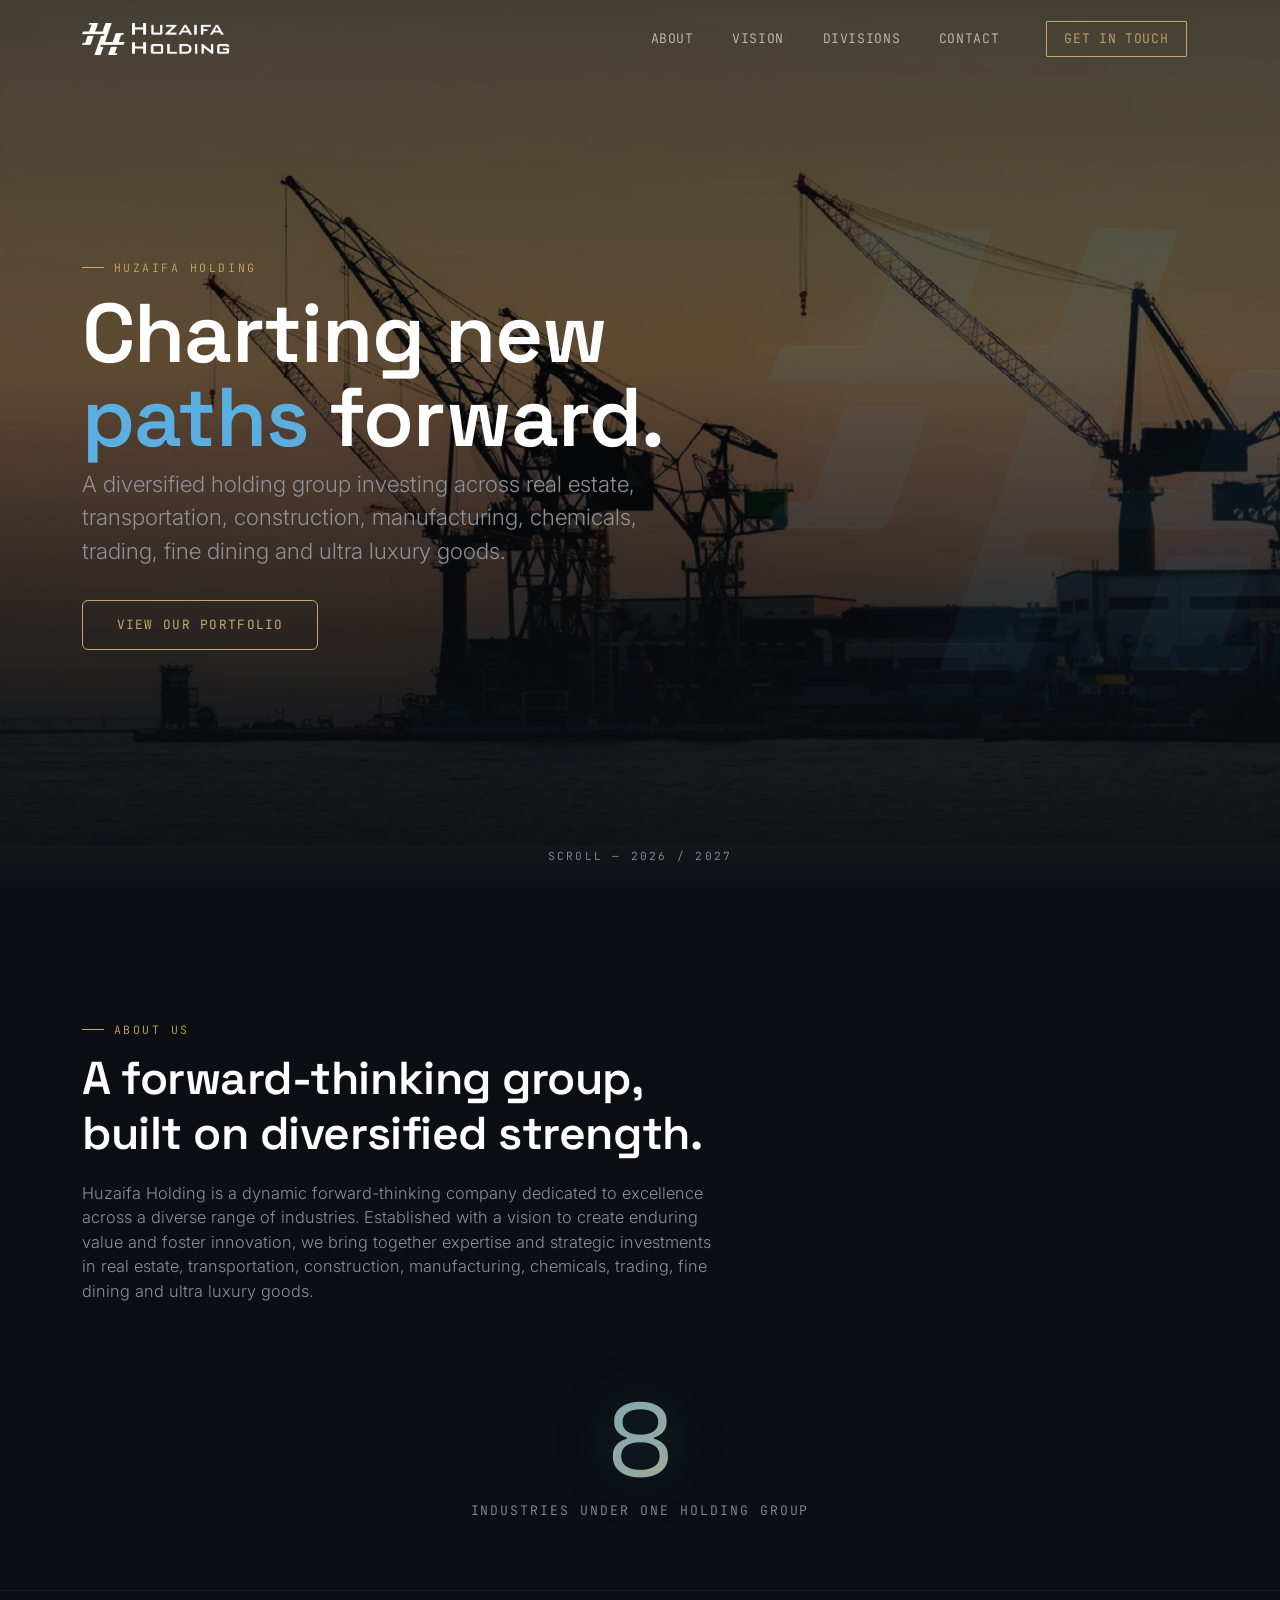
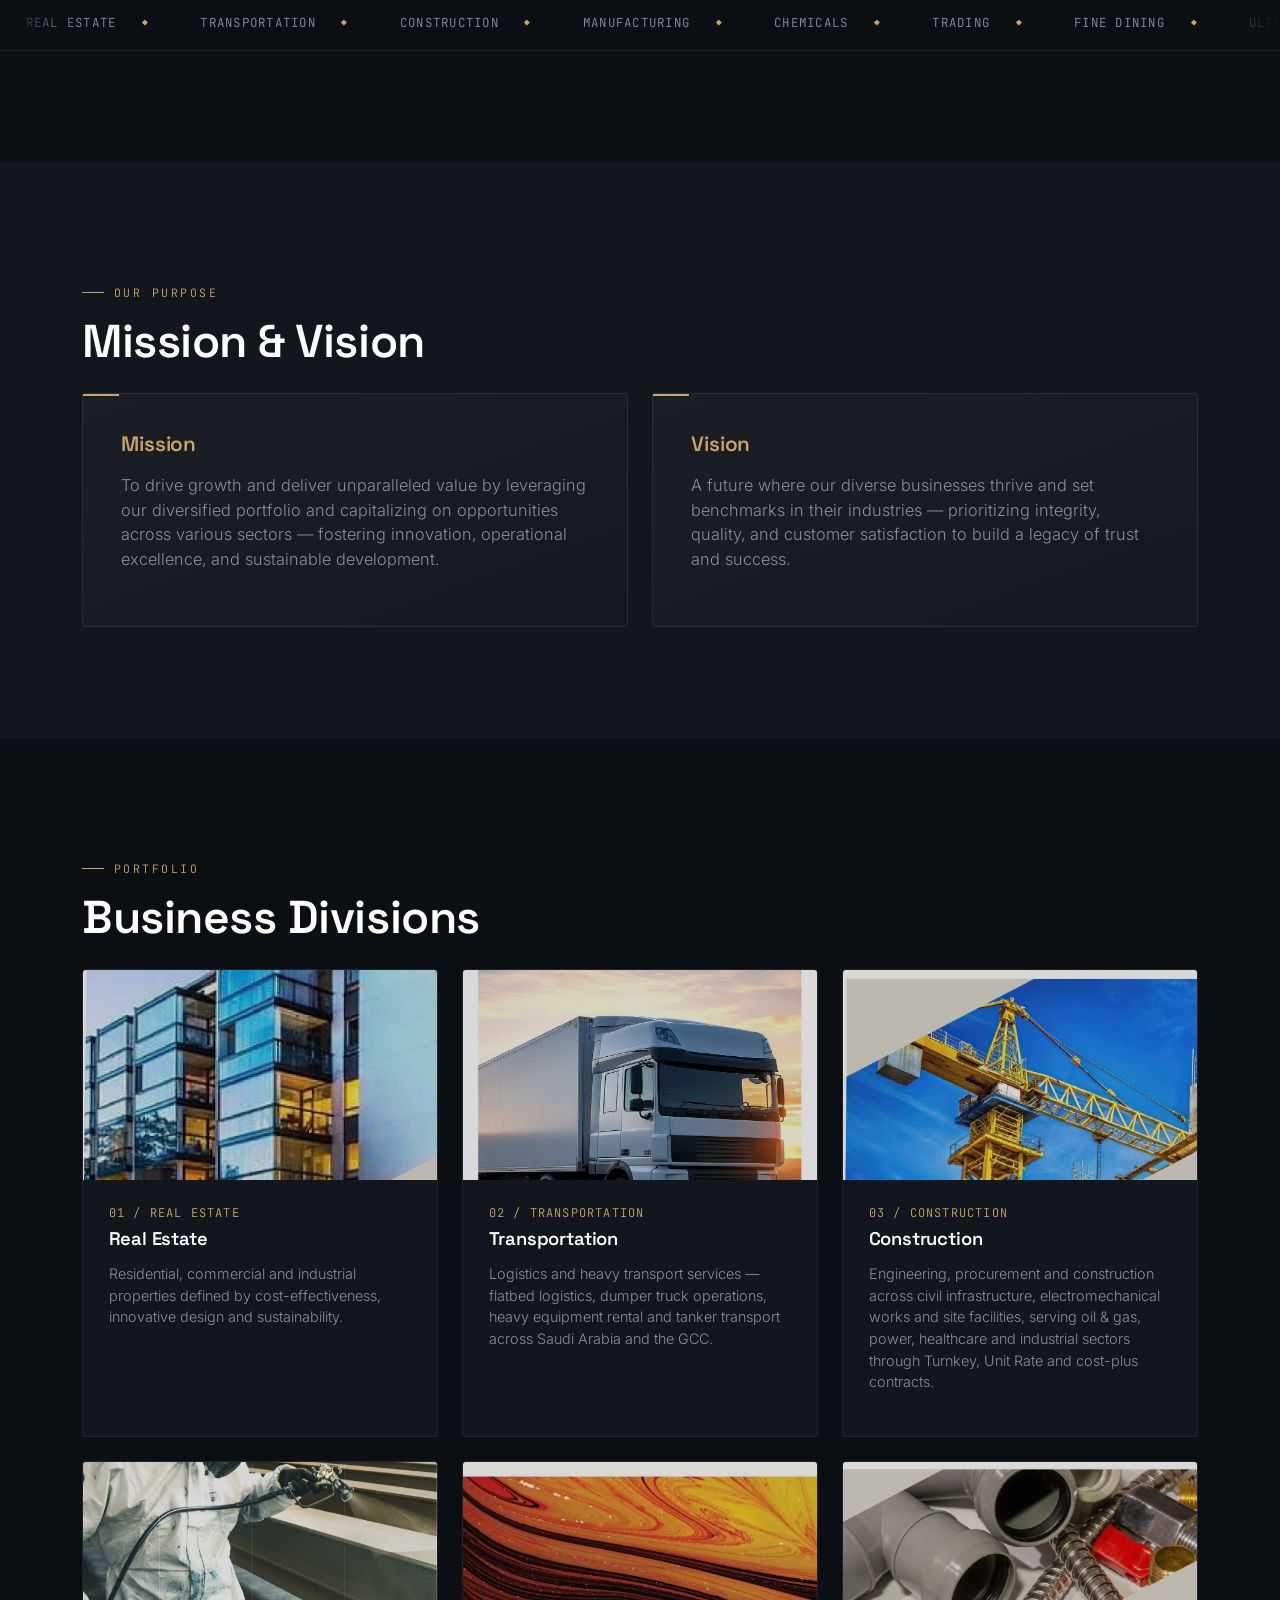
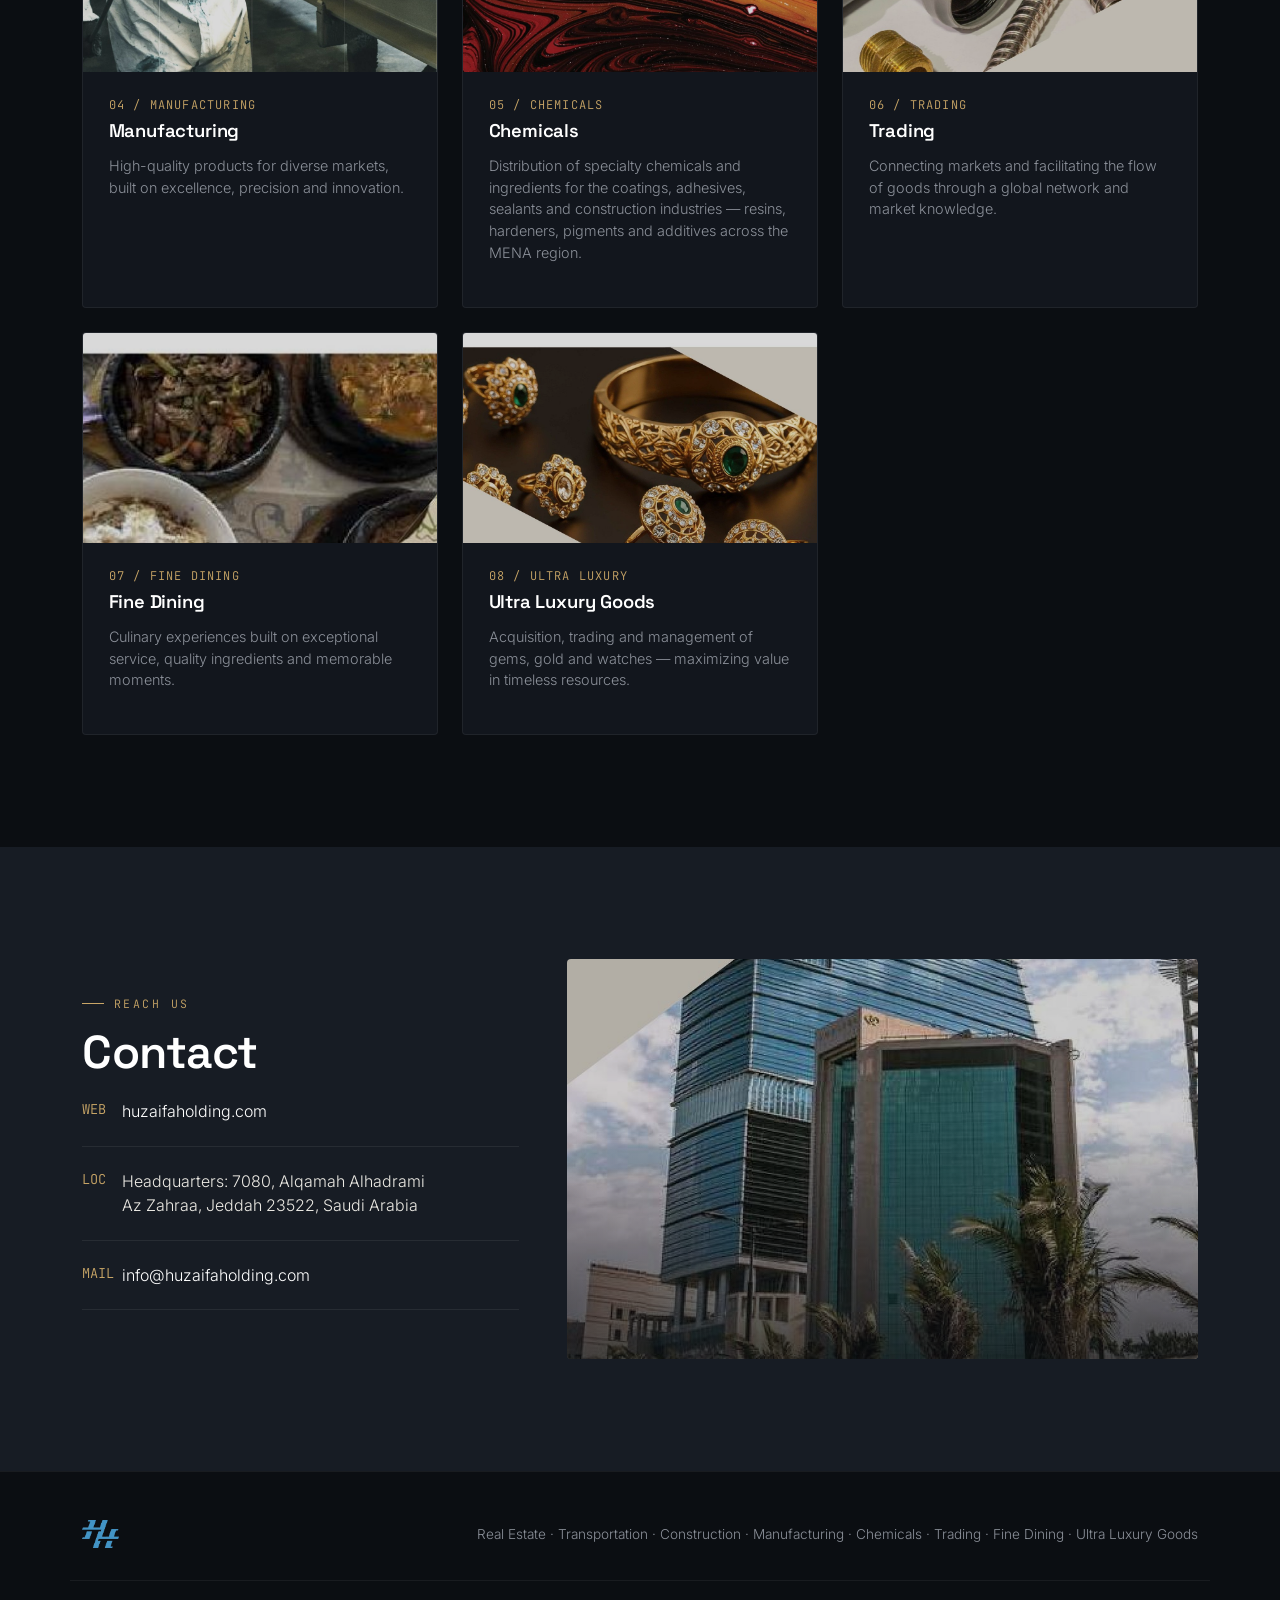
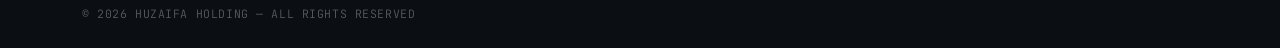
==== index.html @ eaa39668 "auto test deployment" ====
<!DOCTYPE html>
<html lang="en">
<head>
<meta charset="UTF-8">
<meta name="viewport" content="width=device-width, initial-scale=1.0">
<title>Huzaifa Holding | Charting New Paths</title>
<link rel="icon" type="image/png" sizes="16x16" href="images/favicon-16.png">
<link rel="icon" type="image/png" sizes="32x32" href="images/favicon-32.png">
<link rel="apple-touch-icon" sizes="180x180" href="images/favicon-180.png">
<link rel="icon" type="image/png" sizes="256x256" href="images/favicon-256.png">

<link rel="preconnect" href="https://fonts.googleapis.com">
<link href="https://fonts.googleapis.com/css2?family=Space+Grotesk:wght@400;500;600;700&family=Inter:wght@300;400;500;600&family=JetBrains+Mono:wght@400;500&display=swap" rel="stylesheet">
<link href="https://cdn.jsdelivr.net/npm/bootstrap@5.3.3/dist/css/bootstrap.min.css" rel="stylesheet">
<style>
:root{
  --bg:#0B0E12;
  --panel:#12161D;
  --panel-2:#171C24;
  --blue:#5AAEE0;
  --blue-soft:#3A6E92;
  --gold:#C9A667;
  --ink:#ECEAE4;
  --muted:#8B9099;
}
*{box-sizing:border-box;}
html{scroll-behavior:smooth;}
body{
  background:var(--bg);
  color:var(--ink);
  font-family:'Inter',sans-serif;
  font-weight:300;
  overflow-x:hidden;
}
h1,h2,h3,h4,.brand-font{
  font-family:'Space Grotesk',sans-serif;
  font-weight:600;
  letter-spacing:-.01em;
}
.mono{font-family:'JetBrains Mono',monospace;}
.eyebrow{
  font-family:'JetBrains Mono',monospace;
  font-size:.72rem;
  letter-spacing:.22em;
  text-transform:uppercase;
  color:var(--gold);
  display:inline-flex;align-items:center;gap:.6rem;
}
.eyebrow::before{content:"";width:22px;height:1px;background:var(--gold);display:inline-block;}

/* NAV */
.navbar{
  position:fixed;top:0;width:100%;z-index:999;
  padding:1.1rem 0;
  background:transparent;
  transition:.35s;
}
.navbar.scrolled{
  background:rgba(11,14,18,.92);
  backdrop-filter:blur(10px);
  border-bottom:1px solid rgba(255,255,255,.06);
  padding:.75rem 0;
}
.navbar-brand img{height:32px;}
.nav-link{
  color:var(--ink)!important;
  font-size:.82rem;
  letter-spacing:.05em;
  text-transform:uppercase;
  font-family:'JetBrains Mono',monospace;
  margin:0 .7rem;
  opacity:.75;
  transition:.2s;
}
.nav-link:hover{opacity:1;color:var(--blue)!important;}
.nav-cta{
  border:1px solid var(--gold);
  color:var(--gold)!important;
  padding:.45rem 1.1rem!important;
  border-radius:1px;
  opacity:1!important;
}
.nav-cta:hover{background:var(--gold);color:var(--bg)!important;}
.navbar-toggler{border-color:rgba(255,255,255,.3);}

/* mobile dropdown menu needs its own solid backdrop, independent of scroll state */
@media(max-width:991px){
  .navbar-collapse{
    background:rgba(11,14,18,.97);
    backdrop-filter:blur(10px);
    margin-top:1rem;
    padding:1.1rem 1.3rem;
    border-radius:6px;
    border:1px solid rgba(255,255,255,.08);
    box-shadow:0 16px 40px rgba(0,0,0,.4);
  }
  .navbar-collapse .nav-link{margin:.35rem 0;}
  .navbar-collapse .nav-cta{display:inline-block;margin-top:.5rem;}
}

/* HERO */
.hero{
  position:relative;
  min-height:100vh;
  display:flex;
  align-items:center;
  background:#000;
}
.hero-bg{
  position:absolute;inset:0;
  background:url('images/hero-bg.jpg') center center/cover no-repeat;
  opacity:.55;
}
.hero-gradient{
  position:absolute;inset:0;
  background:linear-gradient(180deg, rgba(11,14,18,.55) 0%, rgba(11,14,18,.35) 40%, var(--bg) 100%);
}
.hero-mark{
  position:absolute;
  right:-6%;top:50%;transform:translateY(-50%);
  width:46vw;max-width:640px;
  opacity:.08;
  filter:drop-shadow(0 0 60px var(--blue));
  pointer-events:none;
}
.hero-content{position:relative;z-index:3;}
.hero-content h1{
  font-size:clamp(2.8rem,7vw,5.2rem);
  line-height:1.0;
  margin:1rem 0 .5rem;
  color:#fff;
}
.hero-content h1 .accent-word{color:var(--blue);}
.hero-content .sub{
  font-size:clamp(1.1rem,2vw,1.4rem);
  color:var(--muted);
  font-weight:300;
  max-width:600px;
  margin-bottom:2rem;
}
.btn-gold{
  background:transparent;
  border:1px solid var(--gold);
  color:var(--gold);
  padding:.9rem 2.1rem;
  font-family:'JetBrains Mono',monospace;
  font-size:.8rem;
  letter-spacing:.1em;
  text-transform:uppercase;
  transition:.25s;
}
.btn-gold:hover{background:var(--gold);color:#000;}
.scroll-hint{
  position:absolute;bottom:2.2rem;left:50%;transform:translateX(-50%);
  font-family:'JetBrains Mono',monospace;font-size:.7rem;letter-spacing:.2em;
  color:var(--muted);text-transform:uppercase;z-index:3;
}

/* SECTIONS */
.section{padding:7rem 0;position:relative;}
.section-title{
  font-size:clamp(2rem,3.6vw,3rem);
  color:#fff;
  margin:.8rem 0 1.2rem;
}
.lead-text{color:var(--muted);font-size:1.02rem;max-width:680px;font-weight:300;}

/* stat feature */
.stat-feature{
  text-align:center;
  padding:2.8rem 0;
}
.stat-feature b{
  display:block;font-family:'Space Grotesk',sans-serif;
  font-size:clamp(4rem,9vw,6.5rem);
  line-height:1;
  background:linear-gradient(135deg, var(--blue) 10%, var(--gold) 90%);
  -webkit-background-clip:text;
  background-clip:text;
  -webkit-text-fill-color:transparent;
  text-shadow:0 0 60px rgba(90,174,224,.25);
}
.stat-feature span{
  display:block;margin-top:.6rem;
  font-size:.82rem;color:var(--muted);letter-spacing:.15em;text-transform:uppercase;font-family:'JetBrains Mono',monospace;
}

/* industries ticker */
.ticker-wrap{
  border-top:1px solid rgba(255,255,255,.08);
  border-bottom:1px solid rgba(255,255,255,.08);
  overflow:hidden;
  padding:1.1rem 0;
  white-space:nowrap;
  position:relative;
}
.ticker-wrap::before,.ticker-wrap::after{
  content:"";position:absolute;top:0;bottom:0;width:80px;z-index:2;pointer-events:none;
}
.ticker-wrap::before{left:0;background:linear-gradient(90deg, var(--bg), transparent);}
.ticker-wrap::after{right:0;background:linear-gradient(270deg, var(--bg), transparent);}
.ticker-track{
  display:inline-flex;
  animation:ticker-scroll 28s linear infinite;
}
.ticker-track span{
  font-family:'JetBrains Mono',monospace;
  font-size:.78rem;
  letter-spacing:.1em;
  text-transform:uppercase;
  color:var(--muted);
  padding:0 1.6rem;
  display:inline-flex;
  align-items:center;
}
.ticker-track span::after{
  content:"◆";
  color:var(--gold);
  margin-left:1.6rem;
  font-size:.6rem;
}
@keyframes ticker-scroll{
  0%{transform:translateX(0);}
  100%{transform:translateX(-50%);}
}

/* ===== scroll reveal ===== */
.reveal{
  opacity:0;
  transform:translateY(28px);
  transition:opacity .8s cubic-bezier(.22,.9,.32,1), transform .8s cubic-bezier(.22,.9,.32,1);
  will-change:opacity, transform;
}
.reveal.active{opacity:1;transform:translateY(0);}
.reveal-zoom{opacity:0;transform:scale(.94);transition:opacity .8s ease, transform .8s ease;}
.reveal-zoom.active{opacity:1;transform:scale(1);}

/* hero entrance */
.hero-anim{opacity:0;transform:translateY(26px);animation:heroIn .9s cubic-bezier(.22,.9,.32,1) forwards;}
.hero-anim.d1{animation-delay:.15s;}
.hero-anim.d2{animation-delay:.35s;}
.hero-anim.d3{animation-delay:.55s;}
.hero-anim.d4{animation-delay:.75s;}
@keyframes heroIn{
  to{opacity:1;transform:translateY(0);}
}

/* subtle floating for hero mark */
.hero-mark{animation:float 8s ease-in-out infinite;}
@keyframes float{
  0%,100%{transform:translateY(-50%) translateX(0);}
  50%{transform:translateY(-52%) translateX(-14px);}
}

/* scroll hint pulse */
.scroll-hint{animation:pulseFade 2.4s ease-in-out infinite;}
@keyframes pulseFade{
  0%,100%{opacity:.5;}
  50%{opacity:1;}
}

/* nav underline hover */
.nav-link{position:relative;}
.nav-link:not(.nav-cta)::after{
  content:"";position:absolute;left:0;bottom:-4px;width:0;height:1px;background:var(--blue);
  transition:width .25s ease;
}
.nav-link:not(.nav-cta):hover::after{width:100%;}

/* division grid (CSS Grid so the detail panel can slot between rows) */
.division-grid{
  display:grid;
  grid-template-columns:repeat(3, 1fr);
  gap:1.5rem;
  align-items:stretch;
}
@media(max-width:991px){
  .division-grid{grid-template-columns:repeat(2, 1fr);}
}
@media(max-width:575px){
  .division-grid{grid-template-columns:1fr;}
}

/* mission vision */
.glass-card{
  background:linear-gradient(160deg, rgba(255,255,255,.04), rgba(255,255,255,.01));
  border:1px solid rgba(255,255,255,.08);
  border-radius:4px;
  padding:2.4rem;
  height:100%;
  position:relative;
}
.glass-card::before{
  content:"";position:absolute;top:0;left:0;width:36px;height:2px;background:var(--gold);
}
.glass-card h3{color:var(--gold);font-size:1.3rem;margin-bottom:1rem;}

/* divisions */
.div-card{
  background:var(--panel);
  border:1px solid rgba(255,255,255,.06);
  border-radius:4px;
  overflow:hidden;
  height:100%;
  transition:.3s;
}
.div-card:hover{
  border-color:rgba(90,174,224,.4);
  transform:translateY(-5px);
  box-shadow:0 20px 40px rgba(0,0,0,.4);
}
.div-card .img-wrap{height:210px;overflow:hidden;}
.div-card .img-wrap img{width:100%;height:100%;object-fit:cover;filter:saturate(.9) brightness(.85);transition:.4s;}
.div-card:hover .img-wrap img{transform:scale(1.06);filter:saturate(1) brightness(.95);}
.div-card .body{padding:1.5rem 1.6rem 1.8rem;}
.div-card .num{
  font-family:'JetBrains Mono',monospace;color:var(--gold);font-size:.75rem;letter-spacing:.1em;
}
.div-card h3{color:#fff;font-size:1.15rem;margin:.4rem 0 .8rem;}
.div-card p{color:var(--muted);font-size:.9rem;font-weight:300;margin-bottom:.9rem;}

/* contact */
.contact-section{
  background:var(--panel-2);
  position:relative;
}
.contact-photo{
  position:relative;border-radius:4px;overflow:hidden;
}
.contact-photo img{width:100%;height:100%;object-fit:cover;filter:saturate(.85) brightness(.8);}
.contact-photo::after{
  content:"";position:absolute;inset:0;
  background:linear-gradient(180deg, transparent 40%, rgba(11,14,18,.7));
}
.contact-item{
  display:flex;gap:1rem;align-items:flex-start;margin-bottom:1.4rem;
  padding-bottom:1.4rem;border-bottom:1px solid rgba(255,255,255,.07);
}
.contact-item .ic{color:var(--gold);font-family:'JetBrains Mono',monospace;font-size:.85rem;width:24px;}
.contact-item a{color:#fff;text-decoration:none;}
.contact-item a:hover{color:var(--blue);}

footer{
  background:var(--bg);
  border-top:1px solid rgba(255,255,255,.06);
  padding:3rem 0 1.6rem;
}
footer img{height:28px;opacity:.9;}
footer p{color:var(--muted);font-size:.85rem;}
.footer-bottom{
  margin-top:2rem;padding-top:1.5rem;border-top:1px solid rgba(255,255,255,.06);
  font-family:'JetBrains Mono',monospace;font-size:.72rem;color:#565b63;letter-spacing:.05em;
}

@media(max-width:767px){
  .hero-mark{display:none;}
}

</style>
</head>
<body data-bs-spy="scroll" data-bs-target="#mainNav">

<nav class="navbar navbar-expand-lg" id="navbarMain">
  <div class="container">
    <a class="navbar-brand" href="#hero"><img src="images/logo-full.png" alt="TEST DEPLOYMENT" style="filter:brightness(0) invert(1);"></a>
    <button class="navbar-toggler" type="button" data-bs-toggle="collapse" data-bs-target="#nav2">
      <span class="navbar-toggler-icon"></span>
    </button>
    <div class="collapse navbar-collapse justify-content-end" id="nav2">
      <ul class="navbar-nav align-items-lg-center">
        <li class="nav-item"><a class="nav-link" href="#about">About</a></li>
        <li class="nav-item"><a class="nav-link" href="#vision">Vision</a></li>
        <li class="nav-item"><a class="nav-link" href="#divisions">Divisions</a></li>
        <li class="nav-item"><a class="nav-link" href="#contact">Contact</a></li>
        <li class="nav-item ms-lg-3"><a class="nav-link nav-cta" href="#contact">Get in Touch</a></li>
      </ul>
    </div>
  </div>
</nav>

<!-- HERO -->
<section class="hero" id="hero">
  <div class="hero-bg"></div>
  <div class="hero-gradient"></div>
  <img src="images/logo-mark.png" class="hero-mark" alt="">
  <div class="container hero-content">
    <div class="col-lg-8">
      <span class="eyebrow hero-anim d1">Huzaifa Holding</span>
      <h1 class="hero-anim d2">
        Charting new<br><span class="accent-word">paths</span> forward.
      </h1>
      <p class="sub hero-anim d3">
        A diversified holding group investing across real estate, transportation, construction, manufacturing, chemicals, trading, fine dining and ultra luxury goods.
      </p>
      <a href="#divisions" class="btn btn-gold hero-anim d4">View Our Portfolio</a>
    </div>
  </div>
  <div class="scroll-hint">
    Scroll — 2026 / 2027
  </div>
</section>

<!-- ABOUT + STATS -->
<section class="section" id="about">
  <div class="container">
    <div class="row">
      <div class="col-lg-7 reveal">
        <span class="eyebrow">About Us</span>
        <h2 class="section-title">
          A forward-thinking group, built on diversified strength.
        </h2>
        <p class="lead-text">
          Huzaifa Holding is a dynamic forward-thinking company dedicated to excellence across a diverse range of industries. Established with a vision to create enduring value and foster innovation, we bring together expertise and strategic investments in real estate, transportation, construction, manufacturing, chemicals, trading, fine dining and ultra luxury goods.
        </p>
      </div>
    </div>
  </div>
  <div class="container">
    <div class="row mt-4">
      <div class="col-lg-6 mx-auto">
        <div class="stat-feature reveal-zoom">
          <b class="counter" data-count="8">0</b>
          <span>Industries under one holding group</span>
        </div>
      </div>
    </div>
  </div>
  <div class="ticker-wrap mt-4">
    <div class="ticker-track" id="tickerTrack"></div>
  </div>
</section>

<!-- VISION -->
<section class="section" id="vision" style="background:var(--panel);">
  <div class="container">
    <span class="eyebrow reveal">Our Purpose</span>
    <h2 class="section-title mb-4 reveal">
      Mission &amp; Vision
    </h2>
    <div class="row g-4">
      <div class="col-md-6">
        <div class="glass-card reveal">
          <h3>Mission</h3>
          <p class="lead-text">
            To drive growth and deliver unparalleled value by leveraging our diversified portfolio and capitalizing on opportunities across various sectors — fostering innovation, operational excellence, and sustainable development.
          </p>
        </div>
      </div>
      <div class="col-md-6">
        <div class="glass-card reveal" style="transition-delay:.12s;">
          <h3>Vision</h3>
          <p class="lead-text">
            A future where our diverse businesses thrive and set benchmarks in their industries — prioritizing integrity, quality, and customer satisfaction to build a legacy of trust and success.
          </p>
        </div>
      </div>
    </div>
  </div>
</section>

<!-- DIVISIONS -->
<section class="section" id="divisions">
  <div class="container mb-4">
    <span class="eyebrow reveal">Portfolio</span>
    <h2 class="section-title reveal">
      Business Divisions
    </h2>
  </div>
  <div class="container">
    <div class="division-grid" id="divisionGrid">
      <div class="div-card reveal">
          <div class="img-wrap"><img src="images/real-estate.jpg" alt="Real Estate"></div>
          <div class="body">
            <div class="num">01 / REAL ESTATE</div>
            <h3>Real Estate</h3>
            <p>
              Residential, commercial and industrial properties defined by cost-effectiveness, innovative design and sustainability.
            </p>
          </div>
        </div>
      <div class="div-card reveal" style="transition-delay:0.08s;">
          <div class="img-wrap"><img src="images/transportation.jpg" alt="Transportation"></div>
          <div class="body">
            <div class="num">02 / TRANSPORTATION</div>
            <h3>Transportation</h3>
            <p>
              Logistics and heavy transport services — flatbed logistics, dumper truck operations, heavy equipment rental and tanker transport across Saudi Arabia and the GCC.
            </p>
          </div>
        </div>
      <div class="div-card reveal" style="transition-delay:0.16s;">
          <div class="img-wrap"><img src="images/construction.jpg" alt="Construction"></div>
          <div class="body">
            <div class="num">03 / CONSTRUCTION</div>
            <h3>Construction</h3>
            <p>
              Engineering, procurement and construction across civil infrastructure, electromechanical works and site facilities, serving oil &amp; gas, power, healthcare and industrial sectors through Turnkey, Unit Rate and cost-plus contracts.
            </p>
          </div>
        </div>
      <div class="div-card reveal" style="transition-delay:0.24s;">
          <div class="img-wrap"><img src="images/manufacturing.jpg" alt="Manufacturing"></div>
          <div class="body">
            <div class="num">04 / MANUFACTURING</div>
            <h3>Manufacturing</h3>
            <p>
              High-quality products for diverse markets, built on excellence, precision and innovation.
            </p>
          </div>
        </div>
      <div class="div-card reveal" style="transition-delay:0.32s;">
          <div class="img-wrap"><img src="images/chemicals.jpg" alt="Chemicals"></div>
          <div class="body">
            <div class="num">05 / CHEMICALS</div>
            <h3>Chemicals</h3>
            <p>
              Distribution of specialty chemicals and ingredients for the coatings, adhesives, sealants and construction industries — resins, hardeners, pigments and additives across the MENA region.
            </p>
          </div>
        </div>
      <div class="div-card reveal" style="transition-delay:0.4s;">
          <div class="img-wrap"><img src="images/trading.jpg" alt="Trading"></div>
          <div class="body">
            <div class="num">06 / TRADING</div>
            <h3>Trading</h3>
            <p>
              Connecting markets and facilitating the flow of goods through a global network and market knowledge.
            </p>
          </div>
        </div>
      <div class="div-card reveal" style="transition-delay:0.48s;">
          <div class="img-wrap"><img src="images/fine-dining.jpg" alt="Fine Dining"></div>
          <div class="body">
            <div class="num">07 / FINE DINING</div>
            <h3>Fine Dining</h3>
            <p>
              Culinary experiences built on exceptional service, quality ingredients and memorable moments.
            </p>
          </div>
        </div>
      <div class="div-card reveal" style="transition-delay:0.56s;">
          <div class="img-wrap"><img src="images/ultra-luxury-goods.jpg" alt="Ultra Luxury Goods"></div>
          <div class="body">
            <div class="num">08 / ULTRA LUXURY</div>
            <h3>Ultra Luxury Goods</h3>
            <p>
              Acquisition, trading and management of gems, gold and watches — maximizing value in timeless resources.
            </p>
          </div>
        </div>
    </div>
  </div>
</section>

<!-- CONTACT -->
<section class="section contact-section" id="contact">
  <div class="container">
    <div class="row align-items-center g-5">
      <div class="col-lg-5 reveal">
        <span class="eyebrow">Reach Us</span>
        <h2 class="section-title">Contact</h2>
        <div class="contact-item">
          <div class="ic">WEB</div>
          <div><a href="https://huzaifaholding.com">huzaifaholding.com</a></div>
        </div>
        <div class="contact-item">
          <div class="ic">LOC</div>
          <div>Headquarters: 7080, Alqamah Alhadrami<br>Az Zahraa, Jeddah 23522, Saudi Arabia</div>
        </div>
        <div class="contact-item">
          <div class="ic">MAIL</div>
          <div><a href="mailto:info@huzaifaholding.com">info@huzaifaholding.com</a></div>
        </div>
      </div>
      <div class="col-lg-7 reveal-zoom" style="transition-delay:.15s;">
        <div class="contact-photo" style="height:400px;">
          <img src="images/contact-jeddah.jpg" alt="Jeddah skyline">
        </div>
      </div>
    </div>
  </div>
</section>

<footer>
  <div class="container d-flex flex-wrap justify-content-between align-items-center">
    <img src="images/logo-mark.png" alt="Huzaifa Holding">
    <p class="mb-0">
      Real Estate &middot; Transportation &middot; Construction &middot; Manufacturing &middot; Chemicals &middot; Trading &middot; Fine Dining &middot; Ultra Luxury Goods
    </p>
  </div>
  <div class="container footer-bottom">
    &copy; 2026 HUZAIFA HOLDING — ALL RIGHTS RESERVED
  </div>
</footer>


<script src="https://cdn.jsdelivr.net/npm/bootstrap@5.3.3/dist/js/bootstrap.bundle.min.js"></script>
<script>
window.addEventListener('scroll',()=>{
  document.getElementById('navbarMain').classList.toggle('scrolled', window.scrollY>30);
});
document.querySelectorAll('#nav2 .nav-link').forEach(l=>l.addEventListener('click',()=>{
  const c=bootstrap.Collapse.getInstance(document.getElementById('nav2'));
  if(c) c.hide();
}));

// give the whole nav bar a solid backdrop whenever the mobile dropdown is open,
// even if the page hasn't been scrolled yet (fixes unreadable menu over the hero image)
const nav2El = document.getElementById('nav2');
const navbarMainEl = document.getElementById('navbarMain');
nav2El.addEventListener('show.bs.collapse', ()=>{
  navbarMainEl.classList.add('scrolled');
});
nav2El.addEventListener('hidden.bs.collapse', ()=>{
  if(window.scrollY <= 30){
    navbarMainEl.classList.remove('scrolled');
  }
});

/* ---- scroll reveal ---- */
const revealEls = document.querySelectorAll('.reveal, .reveal-zoom');
const revealObserver = new IntersectionObserver((entries)=>{
  entries.forEach(entry=>{
    if(entry.isIntersecting){
      entry.target.classList.add('active');
      revealObserver.unobserve(entry.target);
    }
  });
},{threshold:.15, rootMargin:'0px 0px -60px 0px'});
revealEls.forEach(el=>revealObserver.observe(el));

/* ---- animated counter ---- */
const counters = document.querySelectorAll('.counter');
const counterObserver = new IntersectionObserver((entries)=>{
  entries.forEach(entry=>{
    if(entry.isIntersecting){
      const el = entry.target;
      const target = parseInt(el.getAttribute('data-count'), 10);
      let current = 0;
      const duration = 900;
      const stepTime = Math.max(Math.floor(duration / Math.max(target,1)), 60);
      const timer = setInterval(()=>{
        current += 1;
        el.textContent = current;
        if(current >= target){
          clearInterval(timer);
          el.textContent = target;
        }
      }, stepTime);
      counterObserver.unobserve(el);
    }
  });
},{threshold:.5});
counters.forEach(el=>counterObserver.observe(el));

/* ---- hero parallax ---- */
const heroBg = document.querySelector('.hero-bg');
window.addEventListener('scroll',()=>{
  const y = window.scrollY;
  if(y < window.innerHeight){
    heroBg.style.transform = `translateY(${y * 0.25}px)`;
  }
},{passive:true});

/* ---- respect reduced motion ---- */
if(window.matchMedia('(prefers-reduced-motion: reduce)').matches){
  document.querySelectorAll('.reveal, .reveal-zoom').forEach(el=>el.classList.add('active'));
  document.querySelectorAll('.hero-anim').forEach(el=>{el.style.animation='none';el.style.opacity=1;el.style.transform='none';});
}

/* ---- industries ticker ---- */
const tickerItems = ["Real Estate","Transportation","Construction","Manufacturing","Chemicals","Trading","Fine Dining","Ultra Luxury Goods"];
const tickerTrack = document.getElementById('tickerTrack');
const tickerHtml = tickerItems.map(t => `<span>${t}</span>`).join('');
tickerTrack.innerHTML = tickerHtml + tickerHtml; // doubled for seamless loop
</script>
</body>
</html>
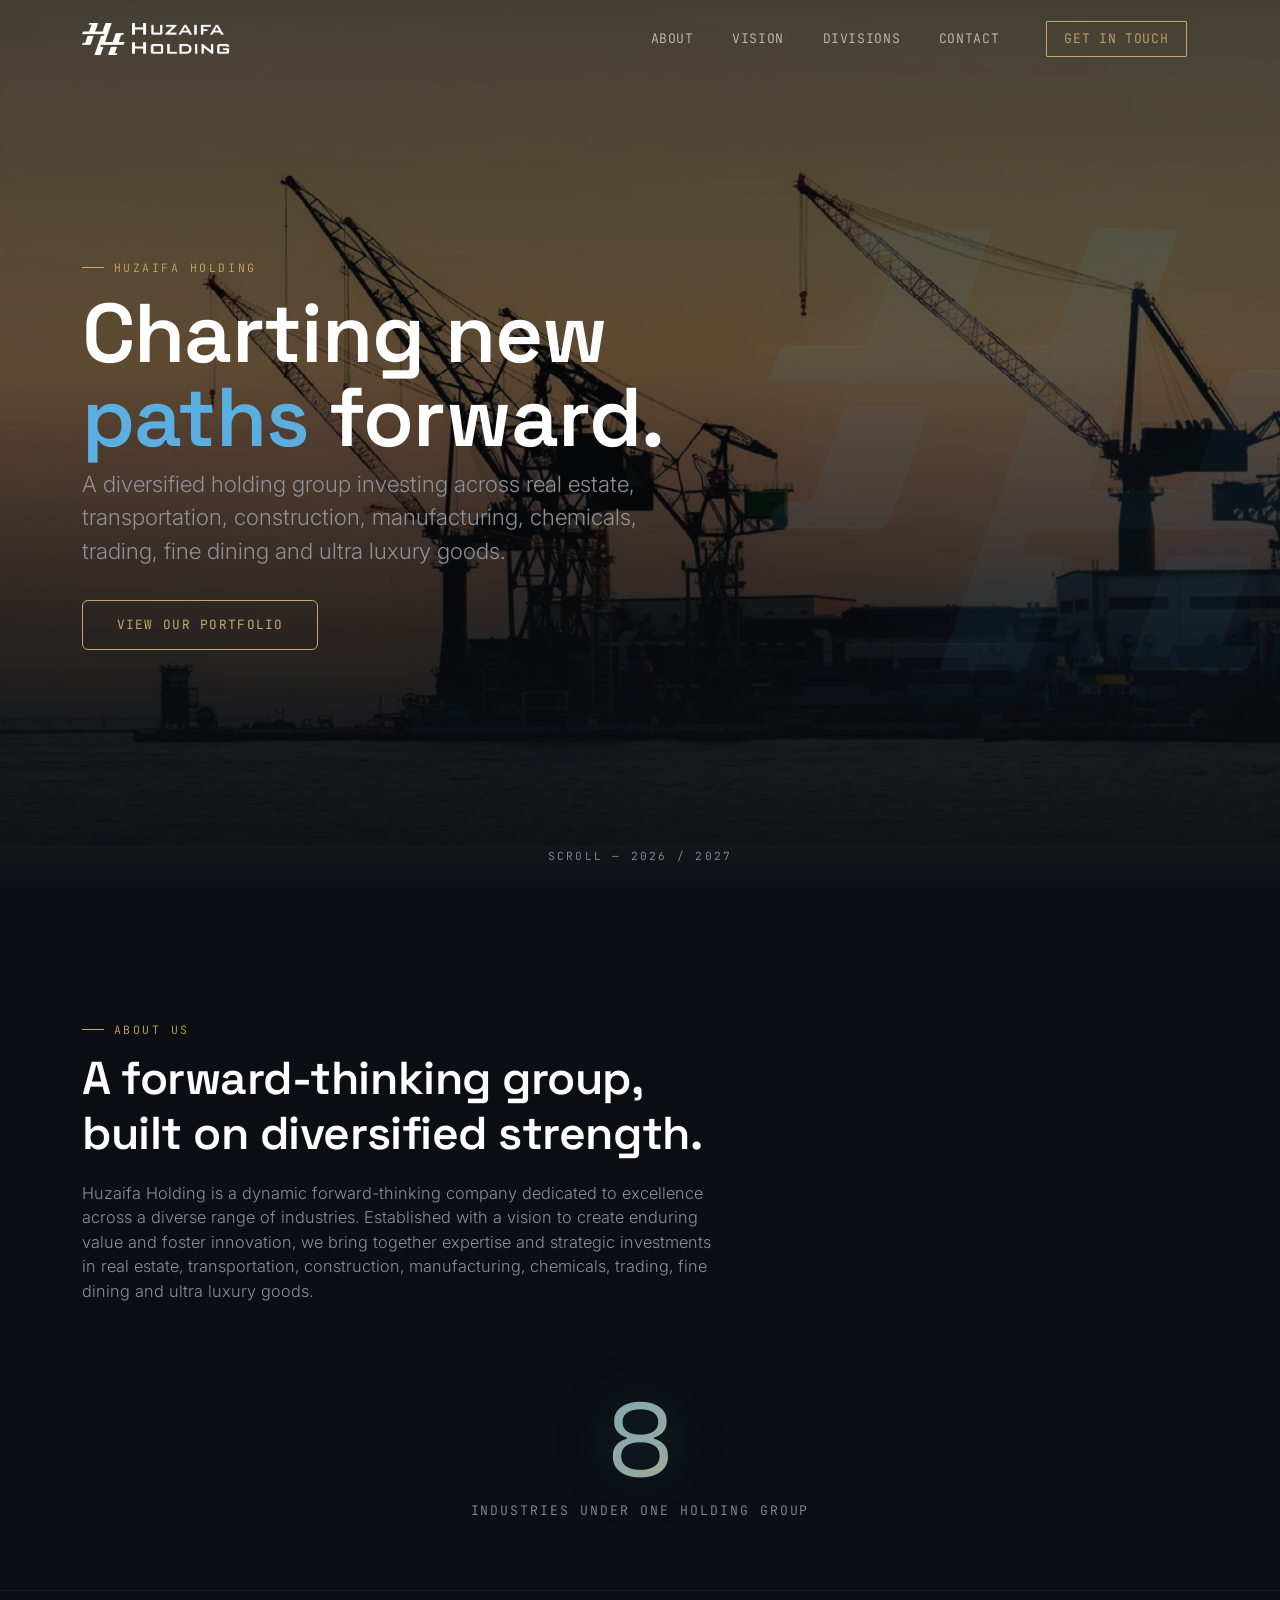
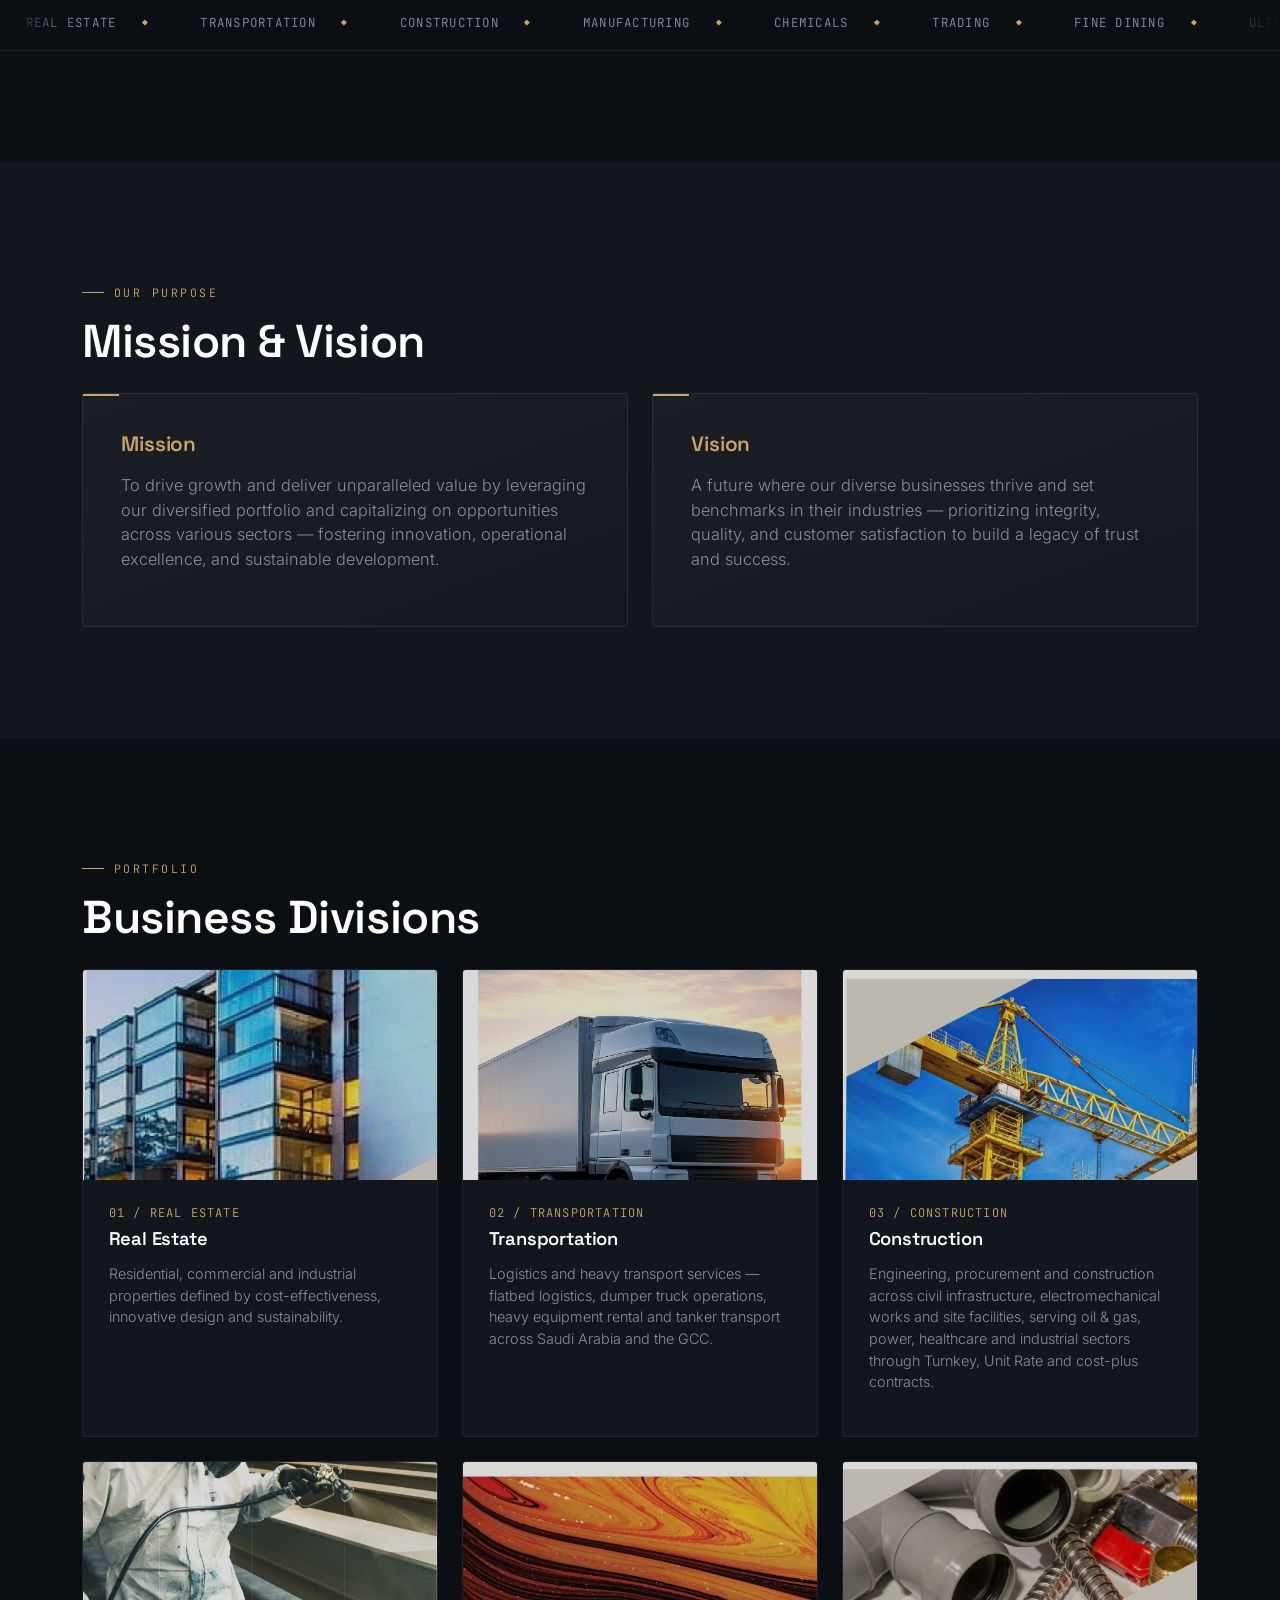
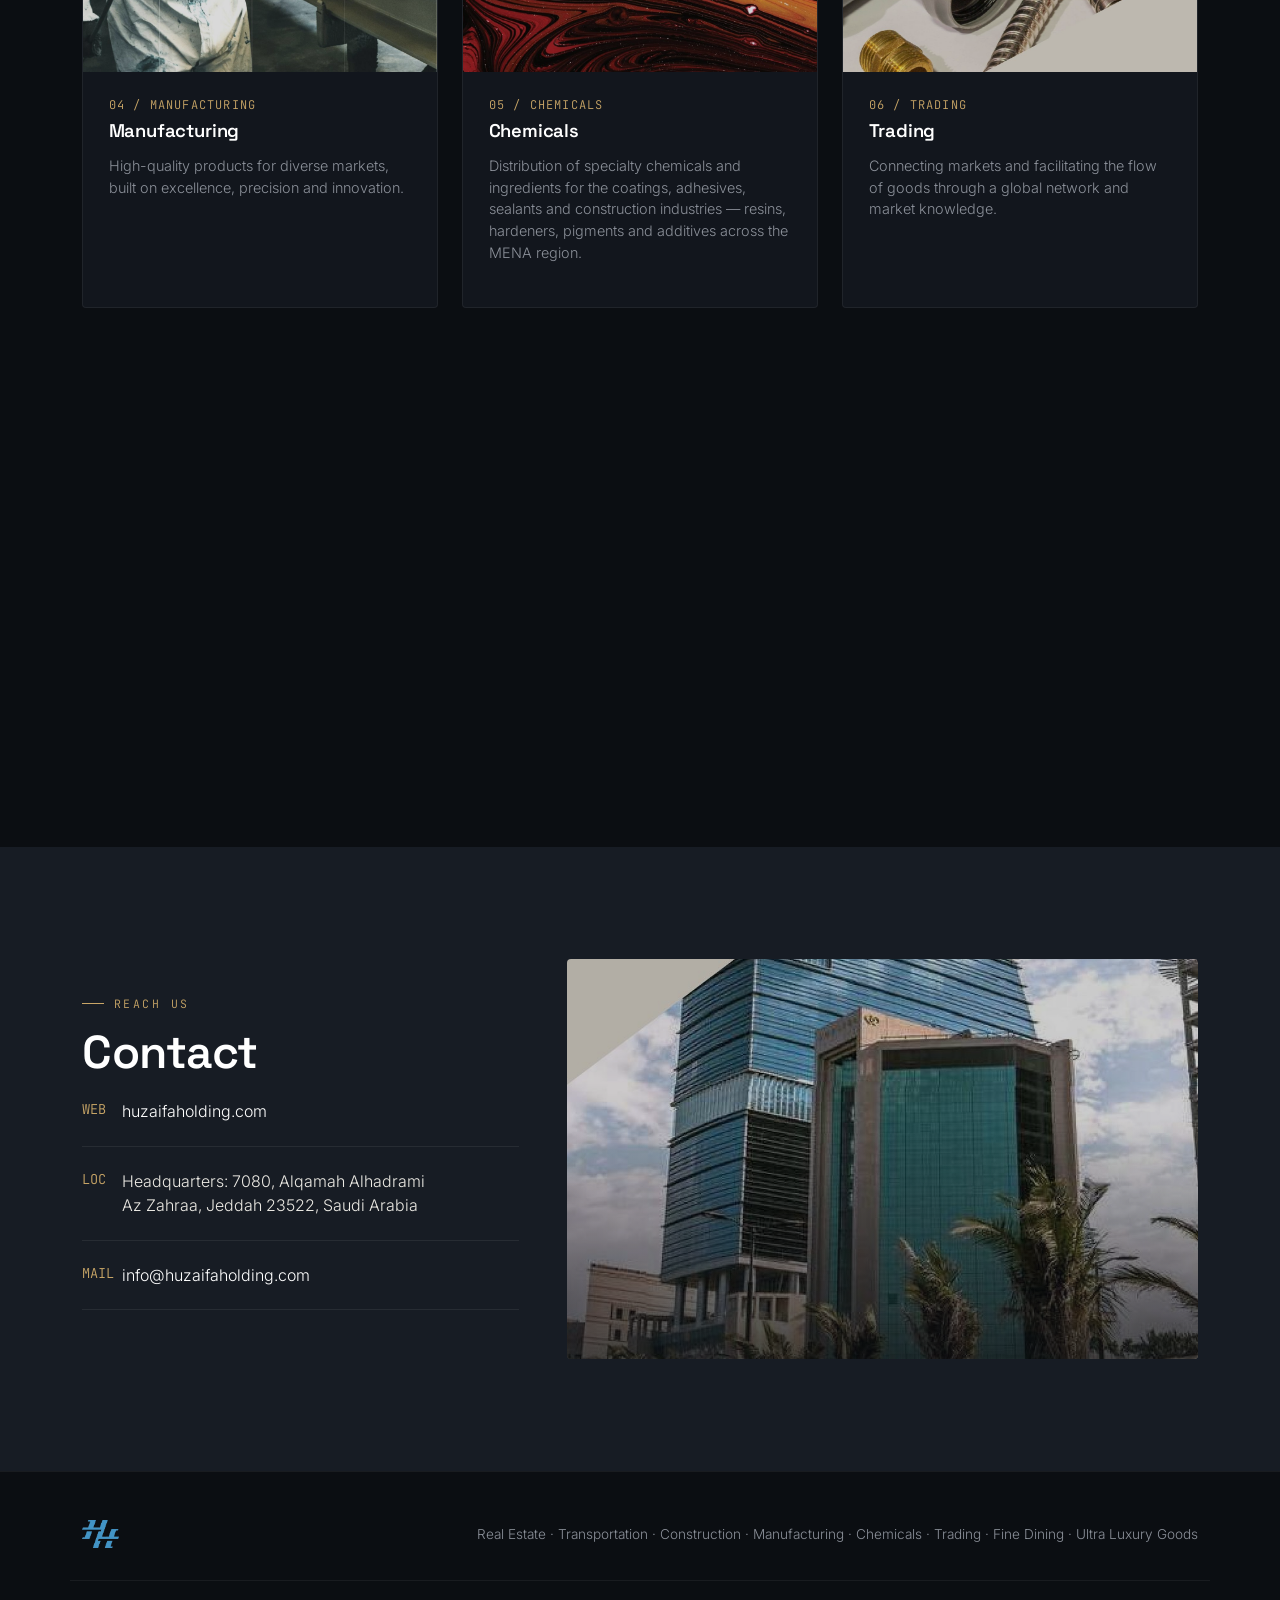
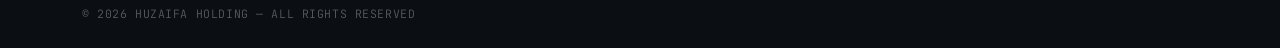
==== commit bac20b9d: "Update index.html" ====
--- a/index.html
+++ b/index.html
@@ -362,7 +362,7 @@
 
 <nav class="navbar navbar-expand-lg" id="navbarMain">
   <div class="container">
-    <a class="navbar-brand" href="#hero"><img src="images/logo-full.png" alt="TEST DEPLOYMENT" style="filter:brightness(0) invert(1);"></a>
+    <a class="navbar-brand" href="#hero"><img src="images/logo-full.png" alt="Huzaifa Holding" style="filter:brightness(0) invert(1);"></a>
     <button class="navbar-toggler" type="button" data-bs-toggle="collapse" data-bs-target="#nav2">
       <span class="navbar-toggler-icon"></span>
     </button>
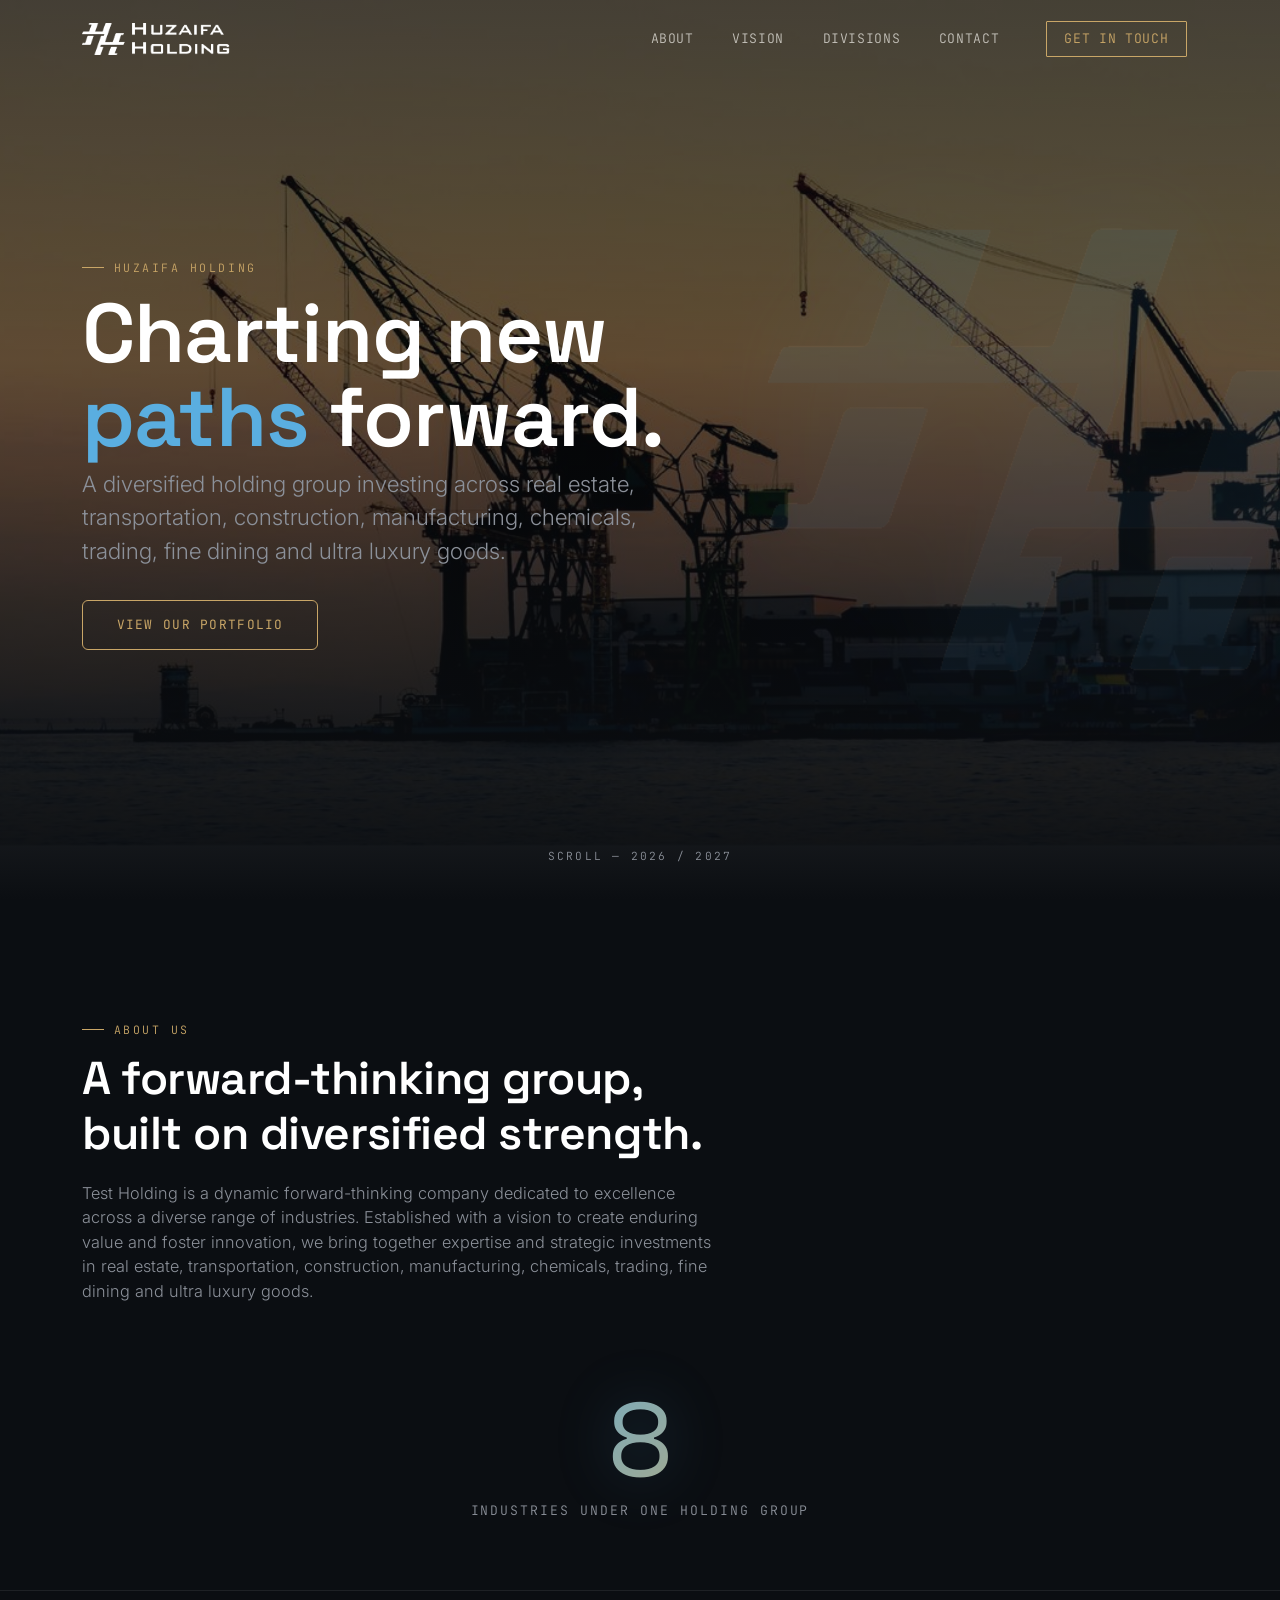
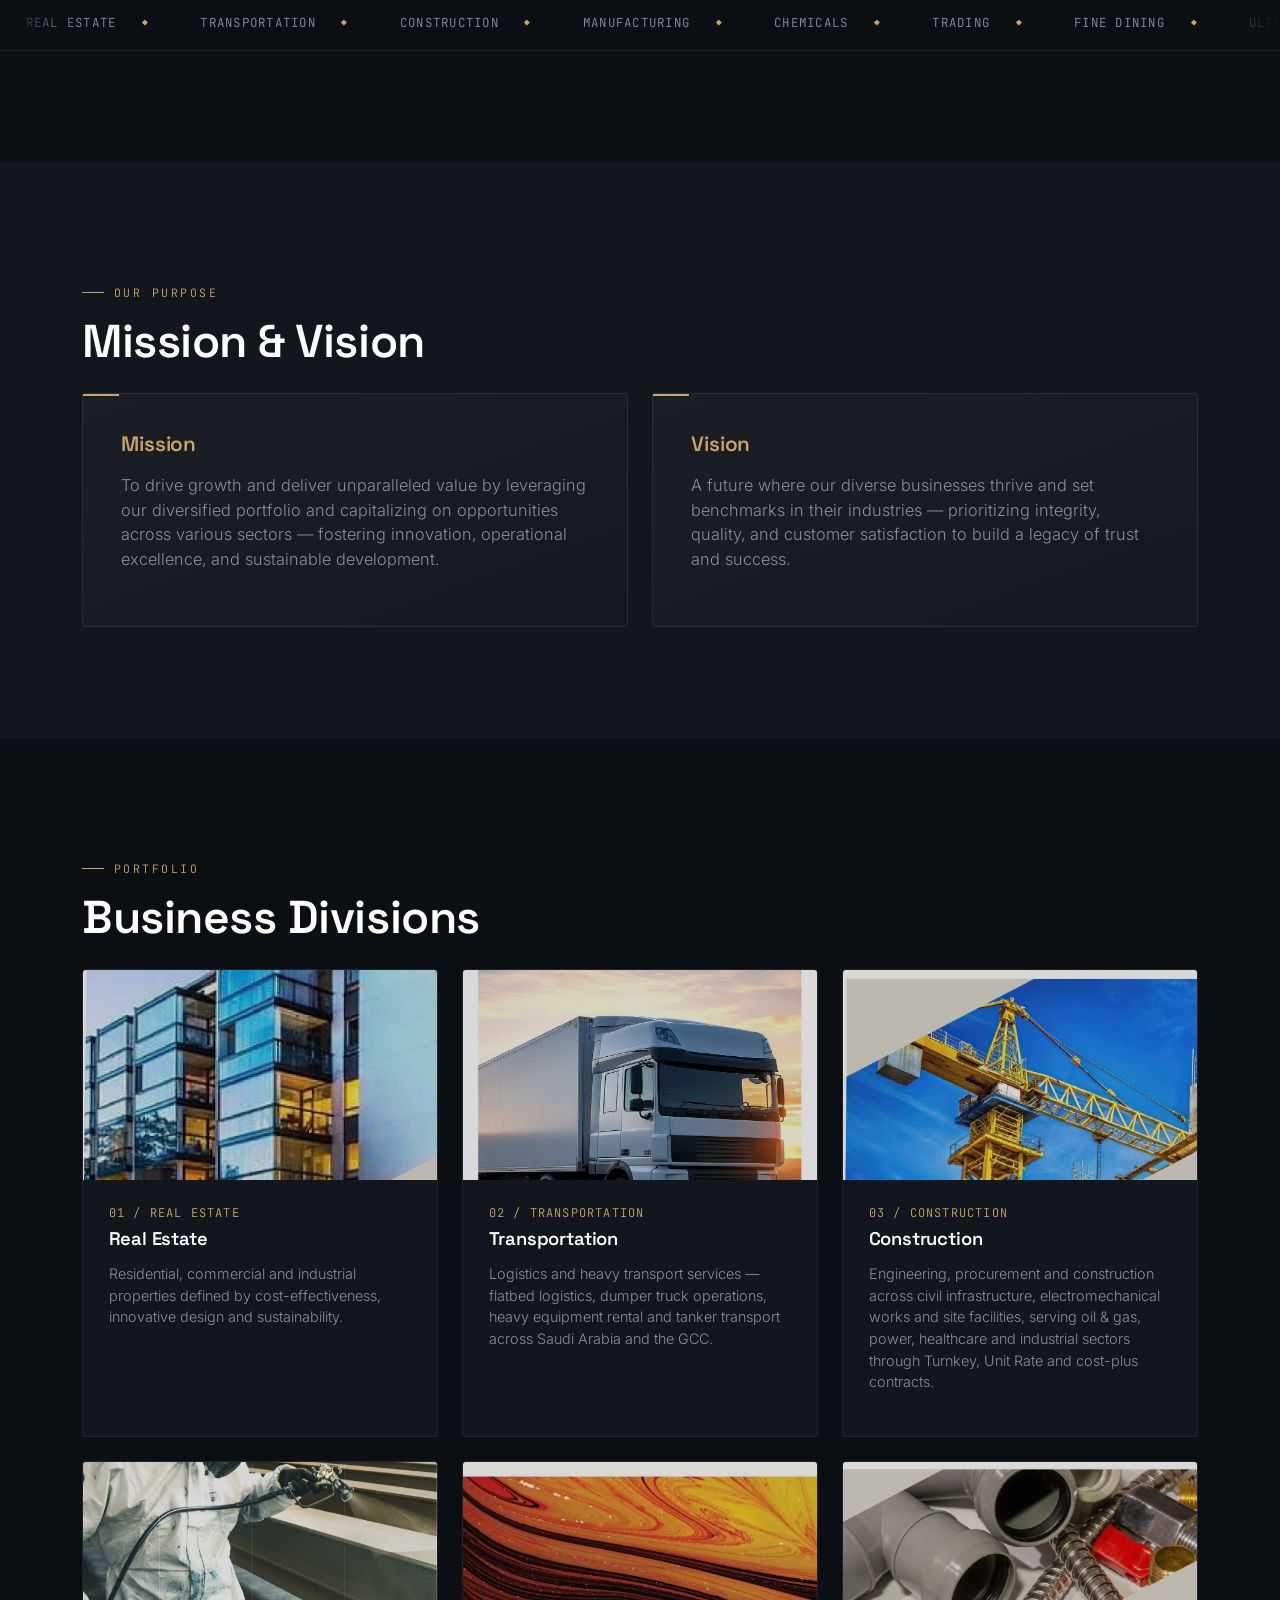
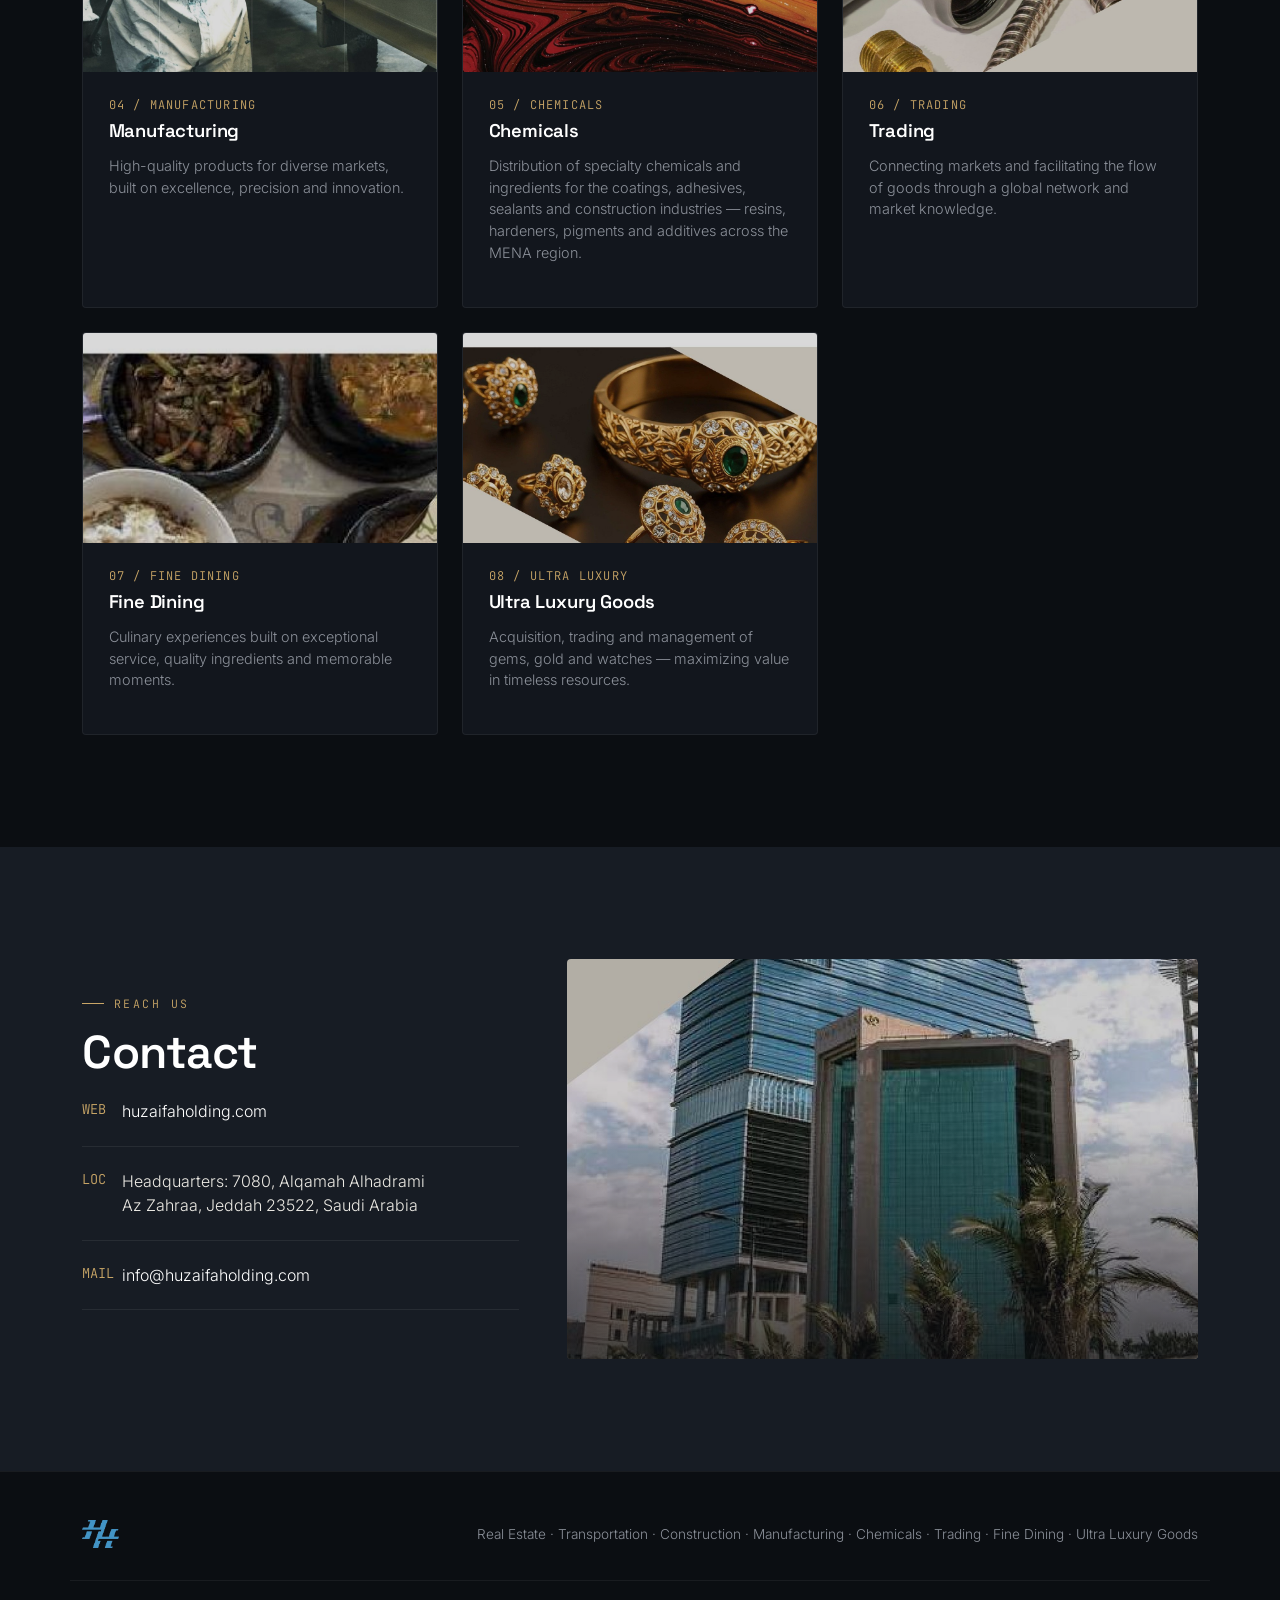
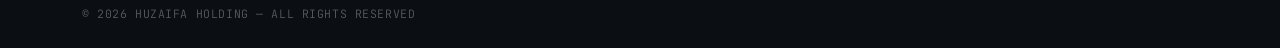
==== commit e6924c91: "Update index.html" ====
--- a/index.html
+++ b/index.html
@@ -410,7 +410,7 @@
           A forward-thinking group, built on diversified strength.
         </h2>
         <p class="lead-text">
-          Huzaifa Holding is a dynamic forward-thinking company dedicated to excellence across a diverse range of industries. Established with a vision to create enduring value and foster innovation, we bring together expertise and strategic investments in real estate, transportation, construction, manufacturing, chemicals, trading, fine dining and ultra luxury goods.
+          Test Holding is a dynamic forward-thinking company dedicated to excellence across a diverse range of industries. Established with a vision to create enduring value and foster innovation, we bring together expertise and strategic investments in real estate, transportation, construction, manufacturing, chemicals, trading, fine dining and ultra luxury goods.
         </p>
       </div>
     </div>
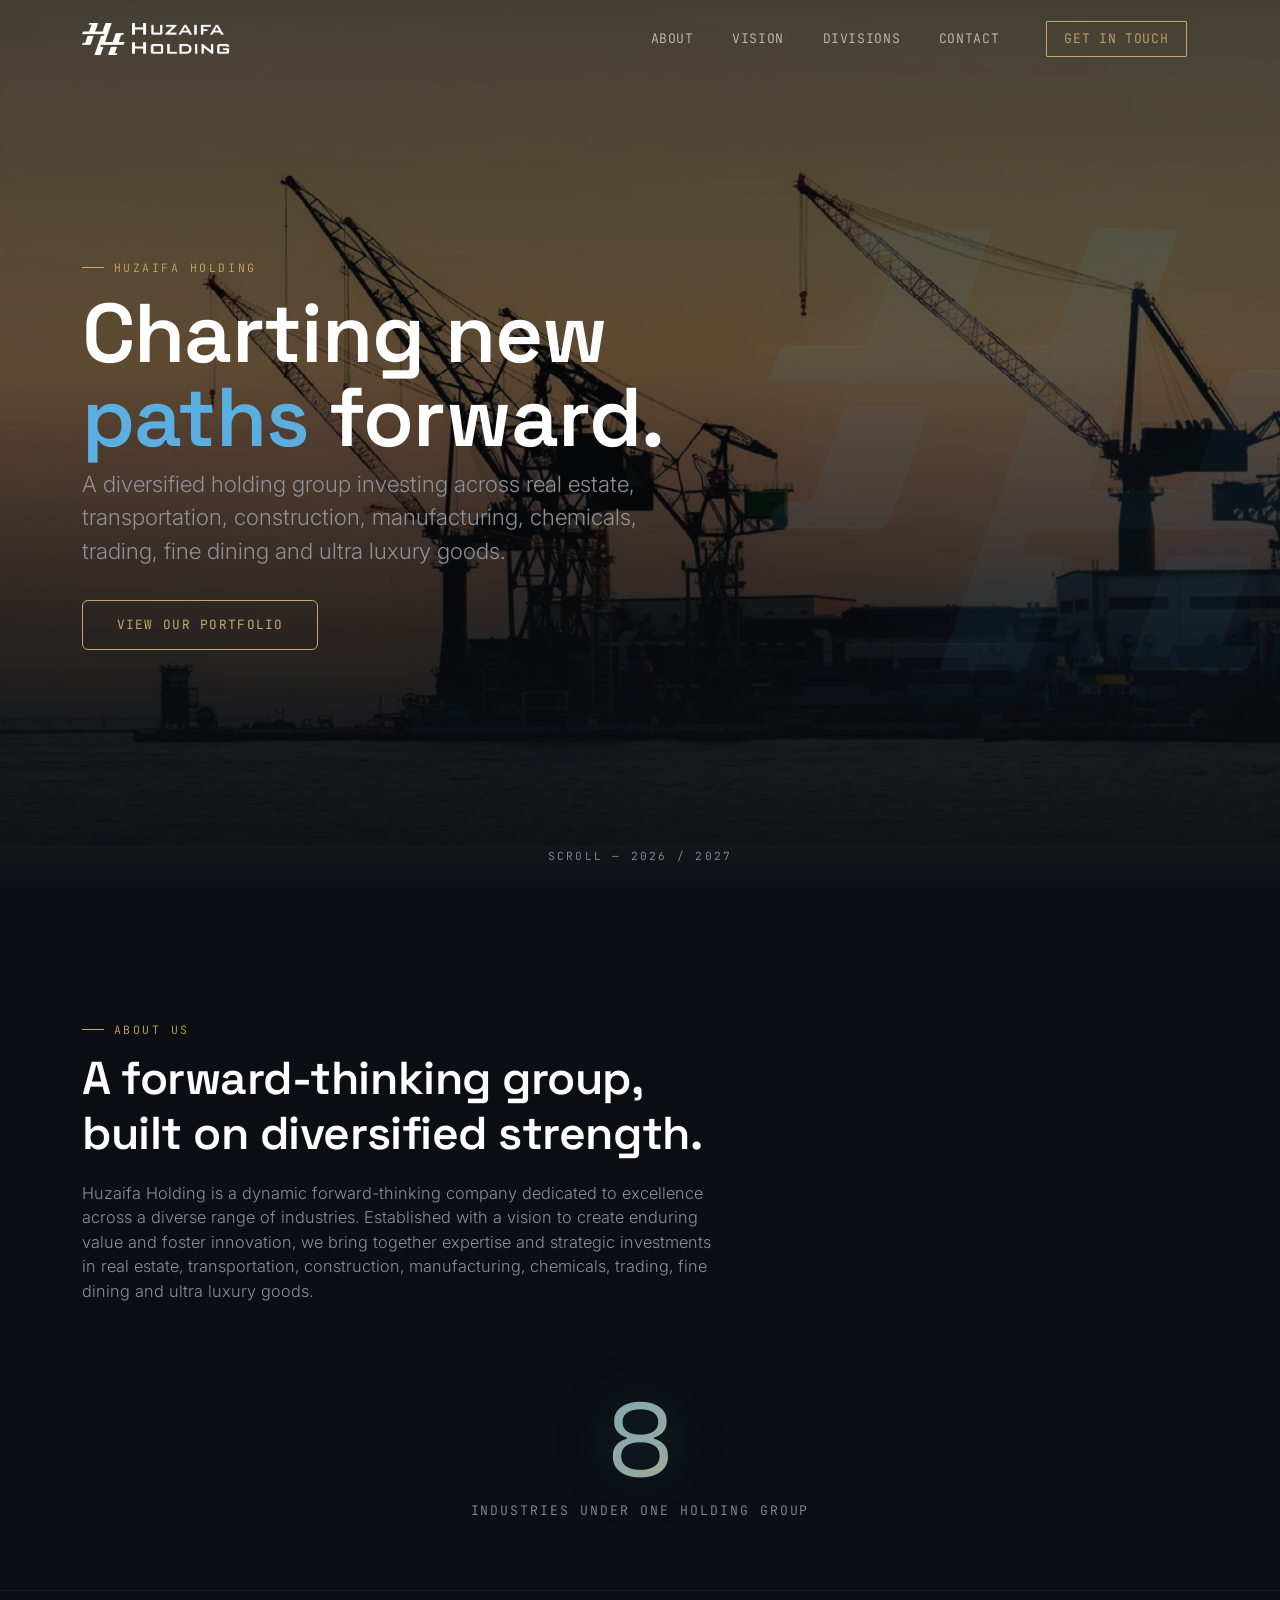
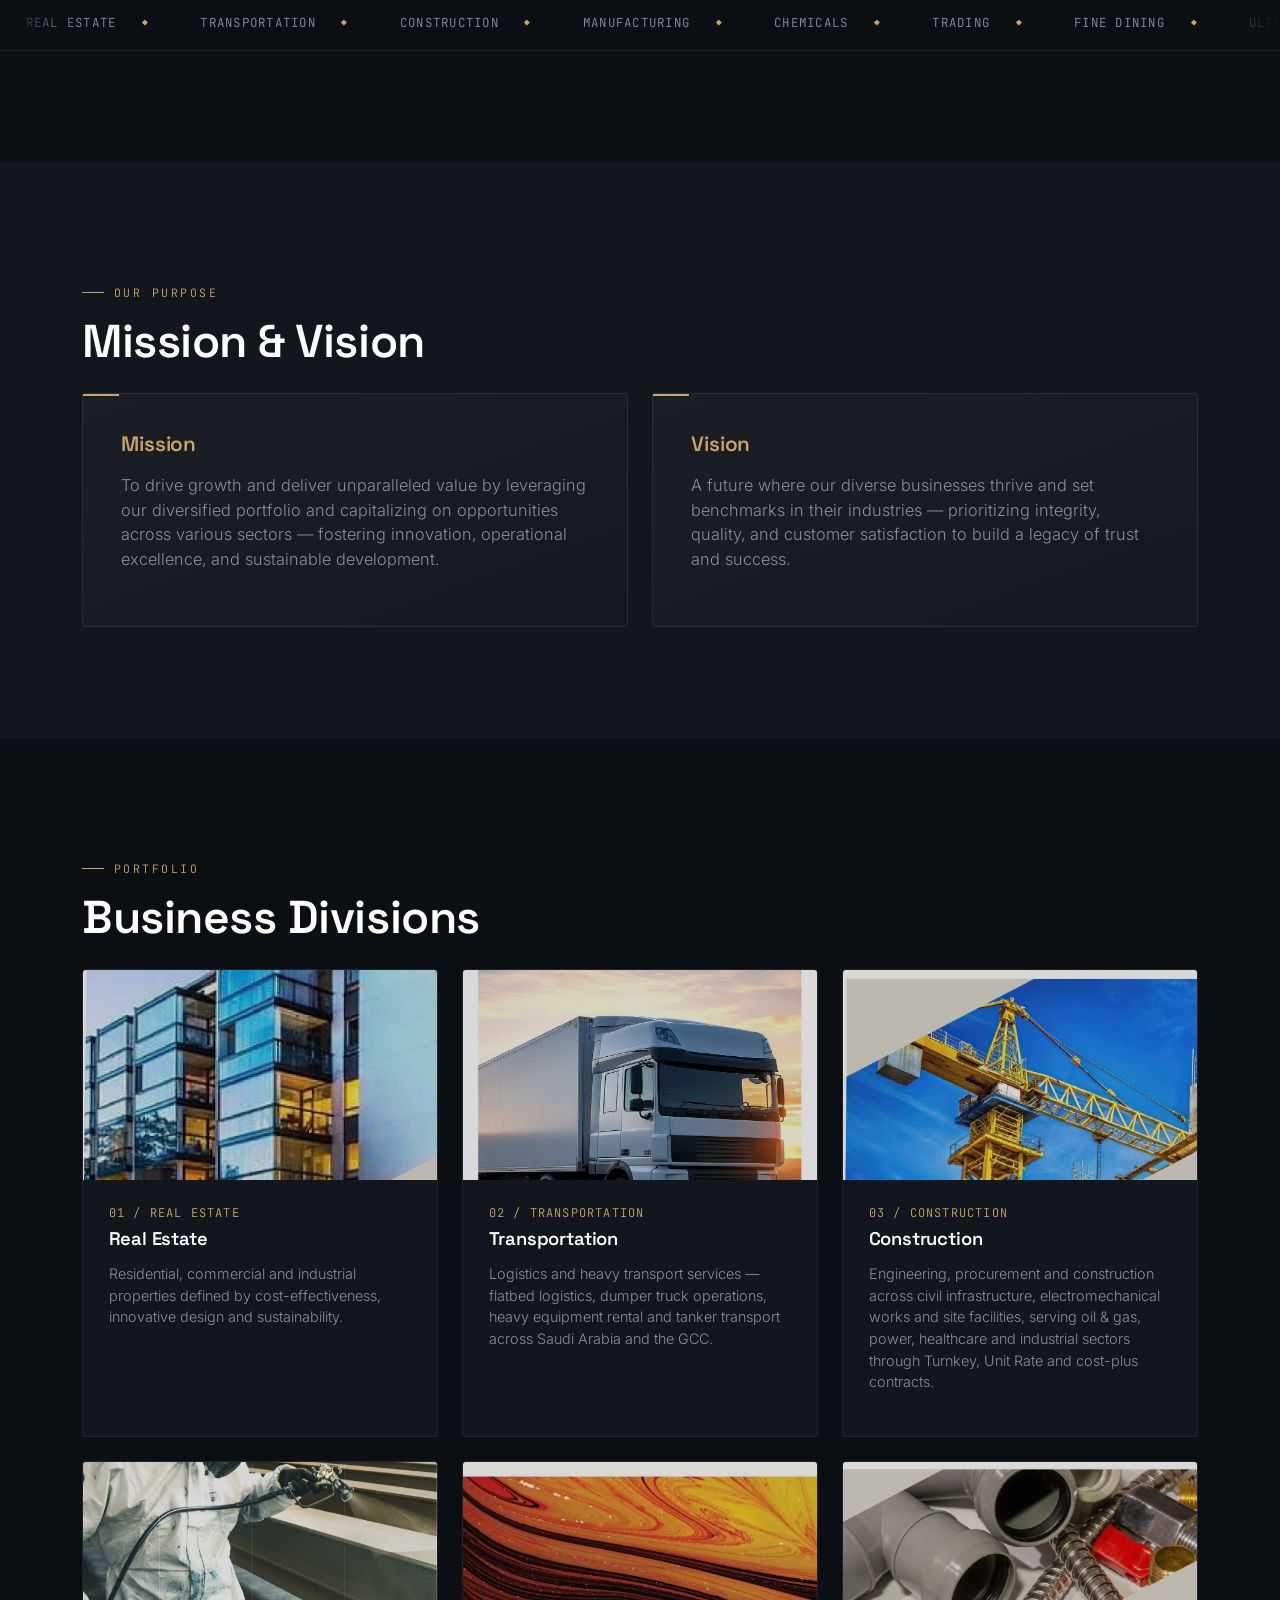
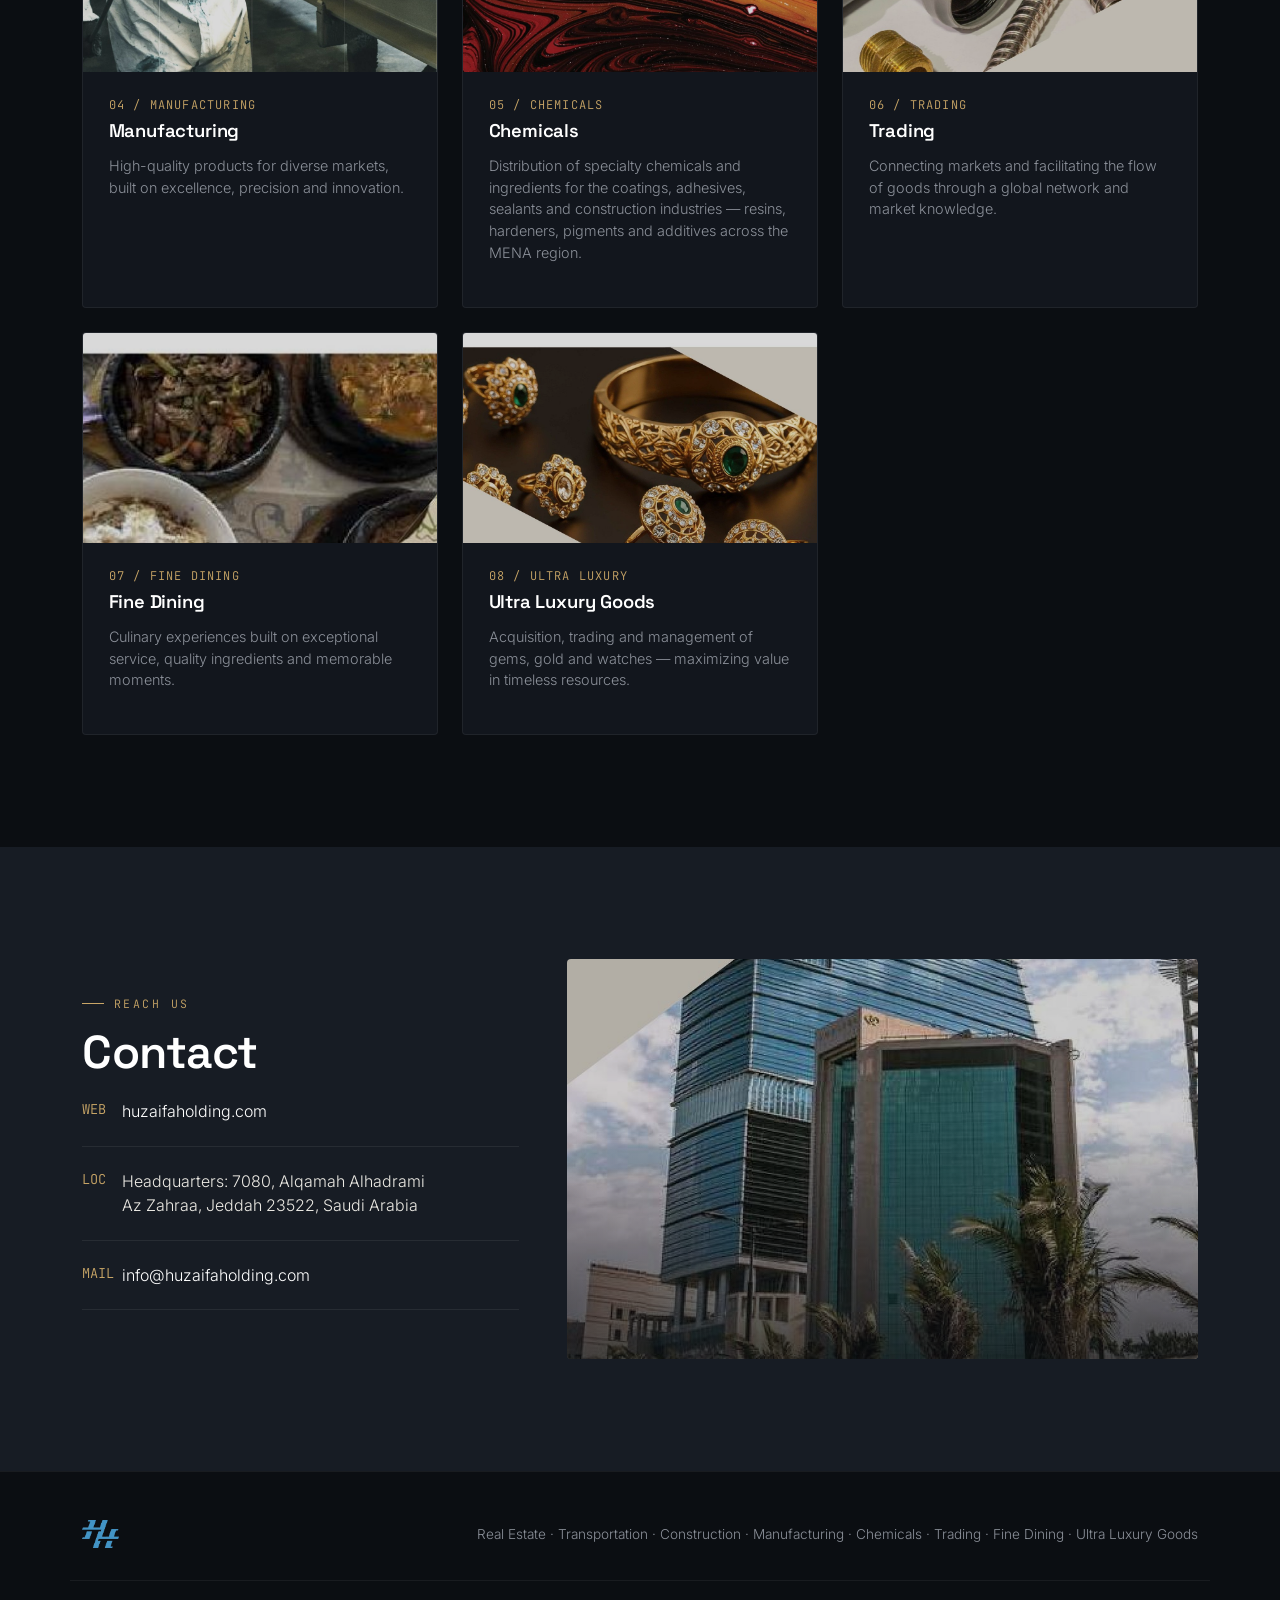
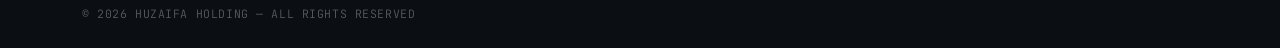
==== commit 0700c683: "Update company name from Test Holding to Huzaifa Holding" ====
--- a/index.html
+++ b/index.html
@@ -410,7 +410,7 @@
           A forward-thinking group, built on diversified strength.
         </h2>
         <p class="lead-text">
-          Test Holding is a dynamic forward-thinking company dedicated to excellence across a diverse range of industries. Established with a vision to create enduring value and foster innovation, we bring together expertise and strategic investments in real estate, transportation, construction, manufacturing, chemicals, trading, fine dining and ultra luxury goods.
+          Huzaifa Holding is a dynamic forward-thinking company dedicated to excellence across a diverse range of industries. Established with a vision to create enduring value and foster innovation, we bring together expertise and strategic investments in real estate, transportation, construction, manufacturing, chemicals, trading, fine dining and ultra luxury goods.
         </p>
       </div>
     </div>
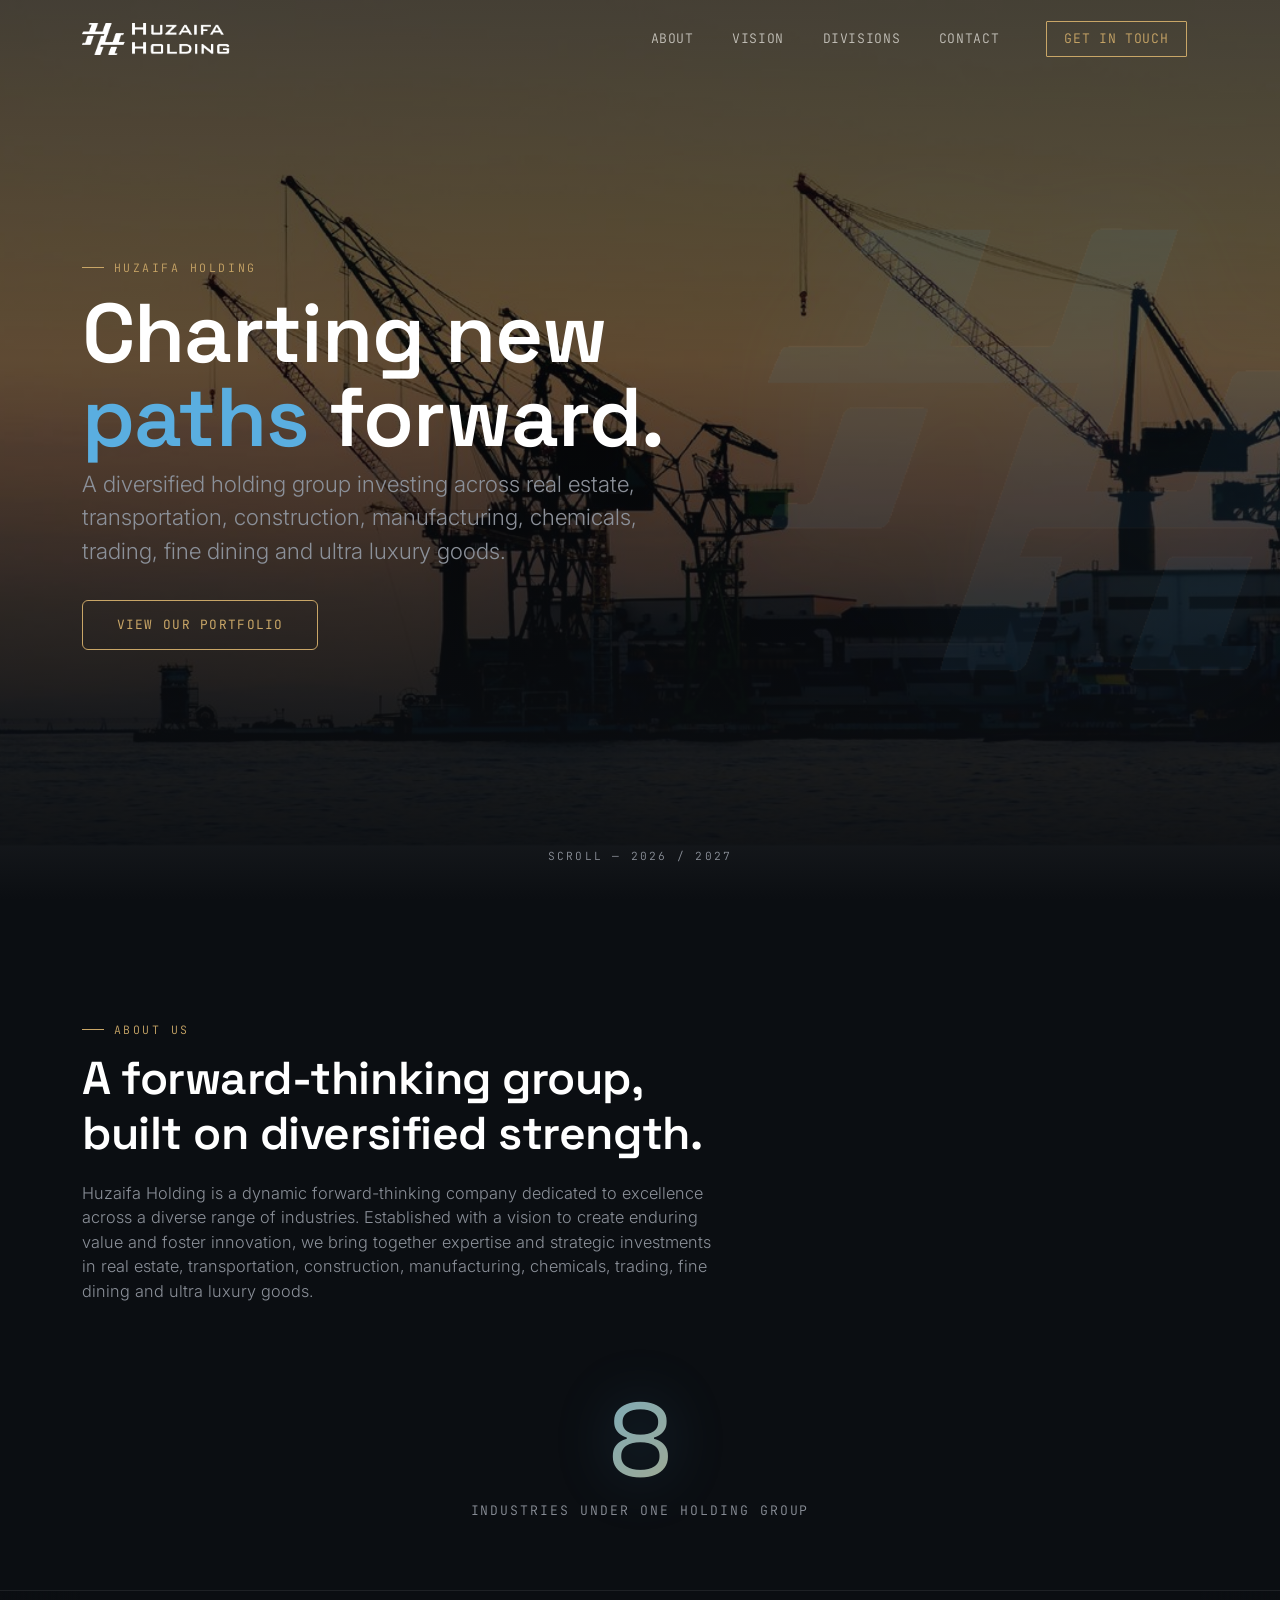
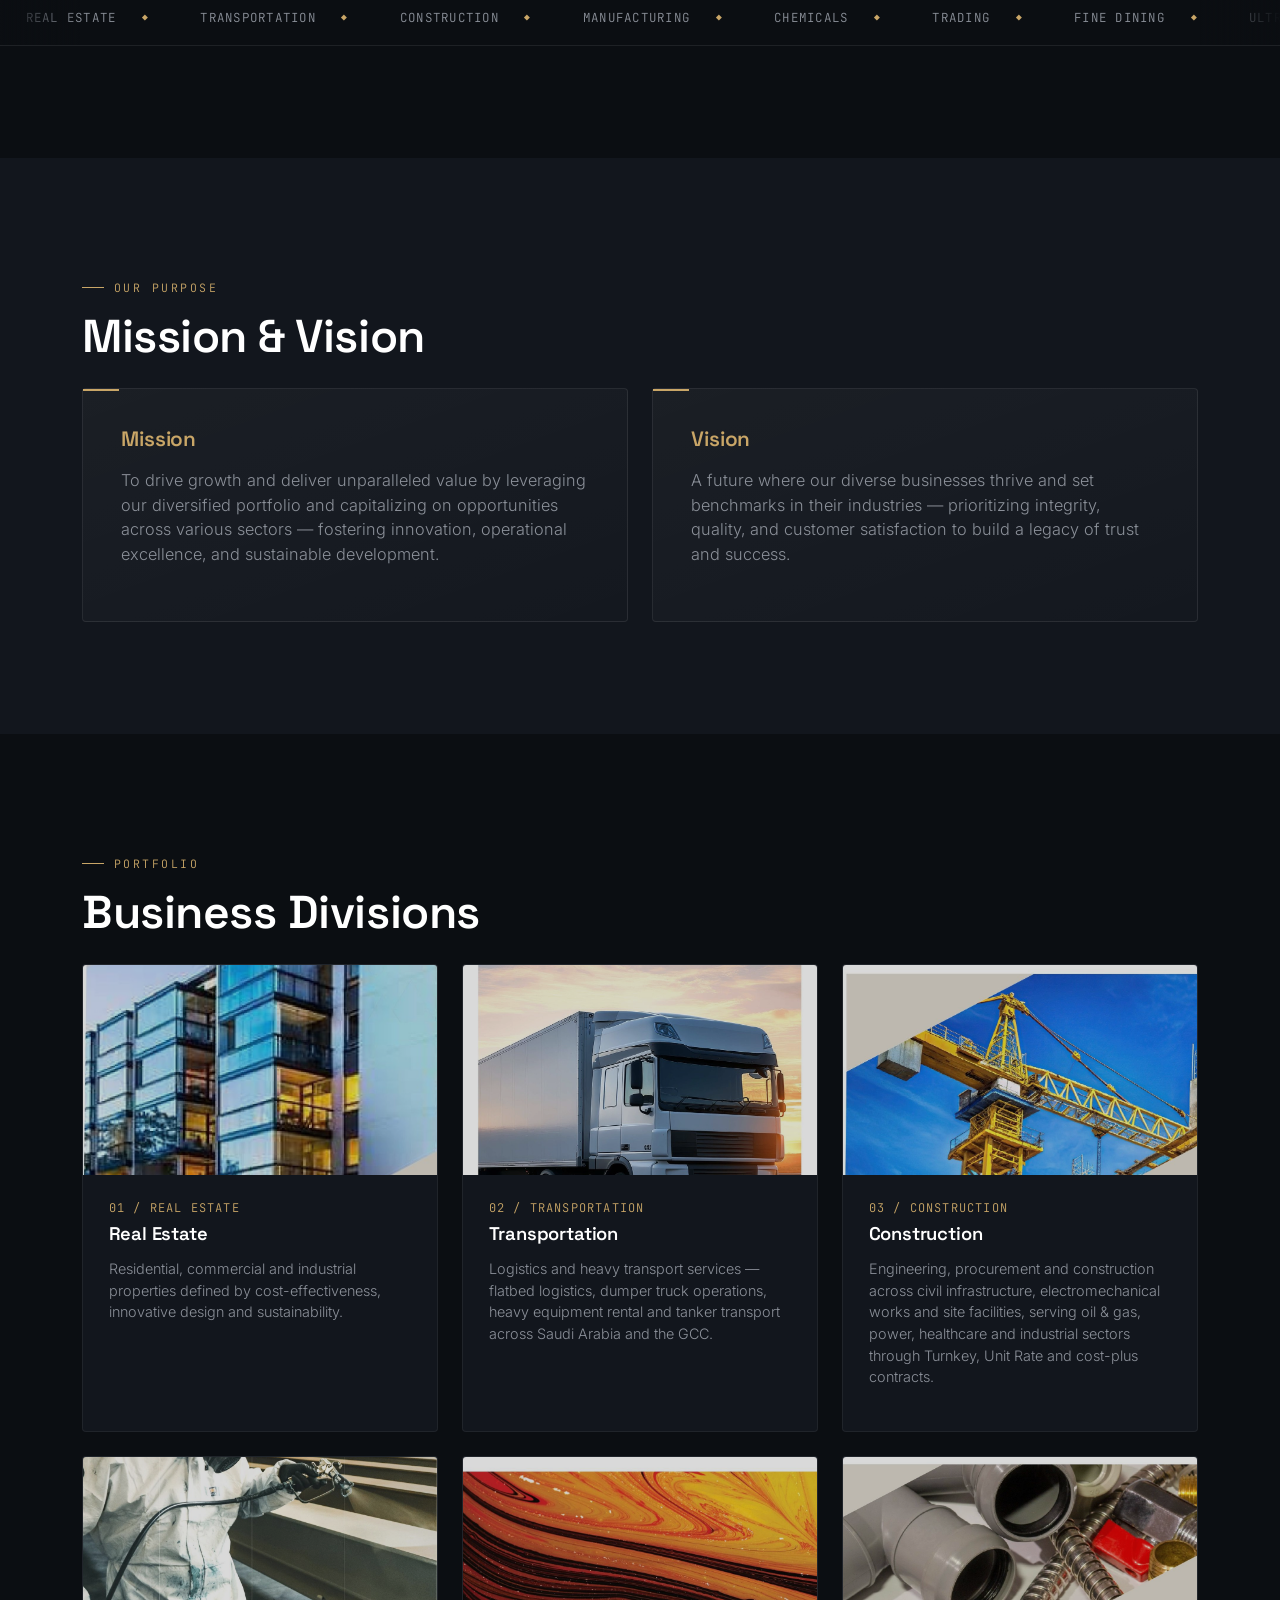
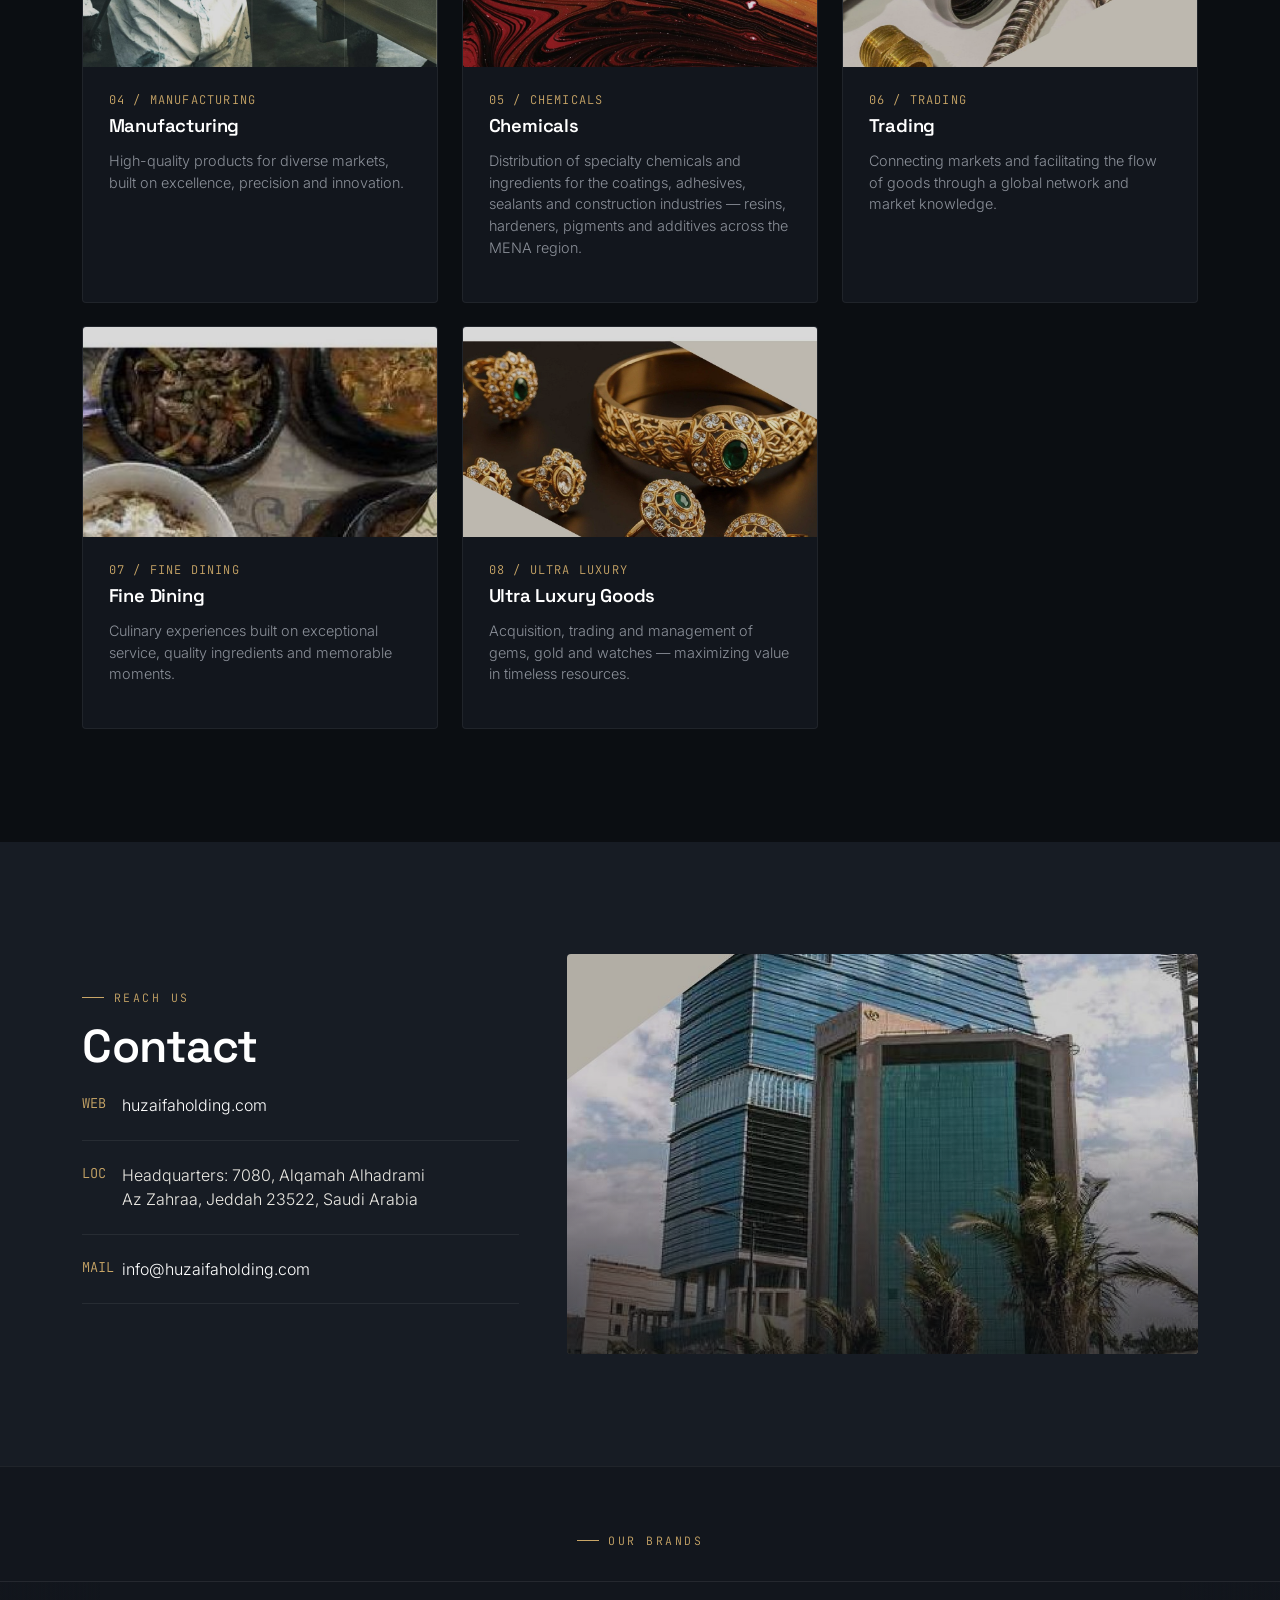
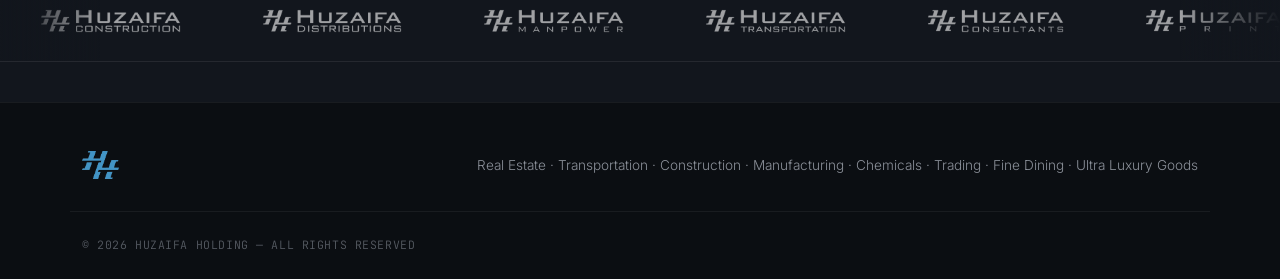
==== commit cc31f821: "update" ====
--- a/index.html
+++ b/index.html
@@ -12,351 +12,7 @@
 <link rel="preconnect" href="https://fonts.googleapis.com">
 <link href="https://fonts.googleapis.com/css2?family=Space+Grotesk:wght@400;500;600;700&family=Inter:wght@300;400;500;600&family=JetBrains+Mono:wght@400;500&display=swap" rel="stylesheet">
 <link href="https://cdn.jsdelivr.net/npm/bootstrap@5.3.3/dist/css/bootstrap.min.css" rel="stylesheet">
-<style>
-:root{
-  --bg:#0B0E12;
-  --panel:#12161D;
-  --panel-2:#171C24;
-  --blue:#5AAEE0;
-  --blue-soft:#3A6E92;
-  --gold:#C9A667;
-  --ink:#ECEAE4;
-  --muted:#8B9099;
-}
-*{box-sizing:border-box;}
-html{scroll-behavior:smooth;}
-body{
-  background:var(--bg);
-  color:var(--ink);
-  font-family:'Inter',sans-serif;
-  font-weight:300;
-  overflow-x:hidden;
-}
-h1,h2,h3,h4,.brand-font{
-  font-family:'Space Grotesk',sans-serif;
-  font-weight:600;
-  letter-spacing:-.01em;
-}
-.mono{font-family:'JetBrains Mono',monospace;}
-.eyebrow{
-  font-family:'JetBrains Mono',monospace;
-  font-size:.72rem;
-  letter-spacing:.22em;
-  text-transform:uppercase;
-  color:var(--gold);
-  display:inline-flex;align-items:center;gap:.6rem;
-}
-.eyebrow::before{content:"";width:22px;height:1px;background:var(--gold);display:inline-block;}
-
-/* NAV */
-.navbar{
-  position:fixed;top:0;width:100%;z-index:999;
-  padding:1.1rem 0;
-  background:transparent;
-  transition:.35s;
-}
-.navbar.scrolled{
-  background:rgba(11,14,18,.92);
-  backdrop-filter:blur(10px);
-  border-bottom:1px solid rgba(255,255,255,.06);
-  padding:.75rem 0;
-}
-.navbar-brand img{height:32px;}
-.nav-link{
-  color:var(--ink)!important;
-  font-size:.82rem;
-  letter-spacing:.05em;
-  text-transform:uppercase;
-  font-family:'JetBrains Mono',monospace;
-  margin:0 .7rem;
-  opacity:.75;
-  transition:.2s;
-}
-.nav-link:hover{opacity:1;color:var(--blue)!important;}
-.nav-cta{
-  border:1px solid var(--gold);
-  color:var(--gold)!important;
-  padding:.45rem 1.1rem!important;
-  border-radius:1px;
-  opacity:1!important;
-}
-.nav-cta:hover{background:var(--gold);color:var(--bg)!important;}
-.navbar-toggler{border-color:rgba(255,255,255,.3);}
-
-/* mobile dropdown menu needs its own solid backdrop, independent of scroll state */
-@media(max-width:991px){
-  .navbar-collapse{
-    background:rgba(11,14,18,.97);
-    backdrop-filter:blur(10px);
-    margin-top:1rem;
-    padding:1.1rem 1.3rem;
-    border-radius:6px;
-    border:1px solid rgba(255,255,255,.08);
-    box-shadow:0 16px 40px rgba(0,0,0,.4);
-  }
-  .navbar-collapse .nav-link{margin:.35rem 0;}
-  .navbar-collapse .nav-cta{display:inline-block;margin-top:.5rem;}
-}
-
-/* HERO */
-.hero{
-  position:relative;
-  min-height:100vh;
-  display:flex;
-  align-items:center;
-  background:#000;
-}
-.hero-bg{
-  position:absolute;inset:0;
-  background:url('images/hero-bg.jpg') center center/cover no-repeat;
-  opacity:.55;
-}
-.hero-gradient{
-  position:absolute;inset:0;
-  background:linear-gradient(180deg, rgba(11,14,18,.55) 0%, rgba(11,14,18,.35) 40%, var(--bg) 100%);
-}
-.hero-mark{
-  position:absolute;
-  right:-6%;top:50%;transform:translateY(-50%);
-  width:46vw;max-width:640px;
-  opacity:.08;
-  filter:drop-shadow(0 0 60px var(--blue));
-  pointer-events:none;
-}
-.hero-content{position:relative;z-index:3;}
-.hero-content h1{
-  font-size:clamp(2.8rem,7vw,5.2rem);
-  line-height:1.0;
-  margin:1rem 0 .5rem;
-  color:#fff;
-}
-.hero-content h1 .accent-word{color:var(--blue);}
-.hero-content .sub{
-  font-size:clamp(1.1rem,2vw,1.4rem);
-  color:var(--muted);
-  font-weight:300;
-  max-width:600px;
-  margin-bottom:2rem;
-}
-.btn-gold{
-  background:transparent;
-  border:1px solid var(--gold);
-  color:var(--gold);
-  padding:.9rem 2.1rem;
-  font-family:'JetBrains Mono',monospace;
-  font-size:.8rem;
-  letter-spacing:.1em;
-  text-transform:uppercase;
-  transition:.25s;
-}
-.btn-gold:hover{background:var(--gold);color:#000;}
-.scroll-hint{
-  position:absolute;bottom:2.2rem;left:50%;transform:translateX(-50%);
-  font-family:'JetBrains Mono',monospace;font-size:.7rem;letter-spacing:.2em;
-  color:var(--muted);text-transform:uppercase;z-index:3;
-}
-
-/* SECTIONS */
-.section{padding:7rem 0;position:relative;}
-.section-title{
-  font-size:clamp(2rem,3.6vw,3rem);
-  color:#fff;
-  margin:.8rem 0 1.2rem;
-}
-.lead-text{color:var(--muted);font-size:1.02rem;max-width:680px;font-weight:300;}
-
-/* stat feature */
-.stat-feature{
-  text-align:center;
-  padding:2.8rem 0;
-}
-.stat-feature b{
-  display:block;font-family:'Space Grotesk',sans-serif;
-  font-size:clamp(4rem,9vw,6.5rem);
-  line-height:1;
-  background:linear-gradient(135deg, var(--blue) 10%, var(--gold) 90%);
-  -webkit-background-clip:text;
-  background-clip:text;
-  -webkit-text-fill-color:transparent;
-  text-shadow:0 0 60px rgba(90,174,224,.25);
-}
-.stat-feature span{
-  display:block;margin-top:.6rem;
-  font-size:.82rem;color:var(--muted);letter-spacing:.15em;text-transform:uppercase;font-family:'JetBrains Mono',monospace;
-}
-
-/* industries ticker */
-.ticker-wrap{
-  border-top:1px solid rgba(255,255,255,.08);
-  border-bottom:1px solid rgba(255,255,255,.08);
-  overflow:hidden;
-  padding:1.1rem 0;
-  white-space:nowrap;
-  position:relative;
-}
-.ticker-wrap::before,.ticker-wrap::after{
-  content:"";position:absolute;top:0;bottom:0;width:80px;z-index:2;pointer-events:none;
-}
-.ticker-wrap::before{left:0;background:linear-gradient(90deg, var(--bg), transparent);}
-.ticker-wrap::after{right:0;background:linear-gradient(270deg, var(--bg), transparent);}
-.ticker-track{
-  display:inline-flex;
-  animation:ticker-scroll 28s linear infinite;
-}
-.ticker-track span{
-  font-family:'JetBrains Mono',monospace;
-  font-size:.78rem;
-  letter-spacing:.1em;
-  text-transform:uppercase;
-  color:var(--muted);
-  padding:0 1.6rem;
-  display:inline-flex;
-  align-items:center;
-}
-.ticker-track span::after{
-  content:"◆";
-  color:var(--gold);
-  margin-left:1.6rem;
-  font-size:.6rem;
-}
-@keyframes ticker-scroll{
-  0%{transform:translateX(0);}
-  100%{transform:translateX(-50%);}
-}
-
-/* ===== scroll reveal ===== */
-.reveal{
-  opacity:0;
-  transform:translateY(28px);
-  transition:opacity .8s cubic-bezier(.22,.9,.32,1), transform .8s cubic-bezier(.22,.9,.32,1);
-  will-change:opacity, transform;
-}
-.reveal.active{opacity:1;transform:translateY(0);}
-.reveal-zoom{opacity:0;transform:scale(.94);transition:opacity .8s ease, transform .8s ease;}
-.reveal-zoom.active{opacity:1;transform:scale(1);}
-
-/* hero entrance */
-.hero-anim{opacity:0;transform:translateY(26px);animation:heroIn .9s cubic-bezier(.22,.9,.32,1) forwards;}
-.hero-anim.d1{animation-delay:.15s;}
-.hero-anim.d2{animation-delay:.35s;}
-.hero-anim.d3{animation-delay:.55s;}
-.hero-anim.d4{animation-delay:.75s;}
-@keyframes heroIn{
-  to{opacity:1;transform:translateY(0);}
-}
-
-/* subtle floating for hero mark */
-.hero-mark{animation:float 8s ease-in-out infinite;}
-@keyframes float{
-  0%,100%{transform:translateY(-50%) translateX(0);}
-  50%{transform:translateY(-52%) translateX(-14px);}
-}
-
-/* scroll hint pulse */
-.scroll-hint{animation:pulseFade 2.4s ease-in-out infinite;}
-@keyframes pulseFade{
-  0%,100%{opacity:.5;}
-  50%{opacity:1;}
-}
-
-/* nav underline hover */
-.nav-link{position:relative;}
-.nav-link:not(.nav-cta)::after{
-  content:"";position:absolute;left:0;bottom:-4px;width:0;height:1px;background:var(--blue);
-  transition:width .25s ease;
-}
-.nav-link:not(.nav-cta):hover::after{width:100%;}
-
-/* division grid (CSS Grid so the detail panel can slot between rows) */
-.division-grid{
-  display:grid;
-  grid-template-columns:repeat(3, 1fr);
-  gap:1.5rem;
-  align-items:stretch;
-}
-@media(max-width:991px){
-  .division-grid{grid-template-columns:repeat(2, 1fr);}
-}
-@media(max-width:575px){
-  .division-grid{grid-template-columns:1fr;}
-}
-
-/* mission vision */
-.glass-card{
-  background:linear-gradient(160deg, rgba(255,255,255,.04), rgba(255,255,255,.01));
-  border:1px solid rgba(255,255,255,.08);
-  border-radius:4px;
-  padding:2.4rem;
-  height:100%;
-  position:relative;
-}
-.glass-card::before{
-  content:"";position:absolute;top:0;left:0;width:36px;height:2px;background:var(--gold);
-}
-.glass-card h3{color:var(--gold);font-size:1.3rem;margin-bottom:1rem;}
-
-/* divisions */
-.div-card{
-  background:var(--panel);
-  border:1px solid rgba(255,255,255,.06);
-  border-radius:4px;
-  overflow:hidden;
-  height:100%;
-  transition:.3s;
-}
-.div-card:hover{
-  border-color:rgba(90,174,224,.4);
-  transform:translateY(-5px);
-  box-shadow:0 20px 40px rgba(0,0,0,.4);
-}
-.div-card .img-wrap{height:210px;overflow:hidden;}
-.div-card .img-wrap img{width:100%;height:100%;object-fit:cover;filter:saturate(.9) brightness(.85);transition:.4s;}
-.div-card:hover .img-wrap img{transform:scale(1.06);filter:saturate(1) brightness(.95);}
-.div-card .body{padding:1.5rem 1.6rem 1.8rem;}
-.div-card .num{
-  font-family:'JetBrains Mono',monospace;color:var(--gold);font-size:.75rem;letter-spacing:.1em;
-}
-.div-card h3{color:#fff;font-size:1.15rem;margin:.4rem 0 .8rem;}
-.div-card p{color:var(--muted);font-size:.9rem;font-weight:300;margin-bottom:.9rem;}
-
-/* contact */
-.contact-section{
-  background:var(--panel-2);
-  position:relative;
-}
-.contact-photo{
-  position:relative;border-radius:4px;overflow:hidden;
-}
-.contact-photo img{width:100%;height:100%;object-fit:cover;filter:saturate(.85) brightness(.8);}
-.contact-photo::after{
-  content:"";position:absolute;inset:0;
-  background:linear-gradient(180deg, transparent 40%, rgba(11,14,18,.7));
-}
-.contact-item{
-  display:flex;gap:1rem;align-items:flex-start;margin-bottom:1.4rem;
-  padding-bottom:1.4rem;border-bottom:1px solid rgba(255,255,255,.07);
-}
-.contact-item .ic{color:var(--gold);font-family:'JetBrains Mono',monospace;font-size:.85rem;width:24px;}
-.contact-item a{color:#fff;text-decoration:none;}
-.contact-item a:hover{color:var(--blue);}
-
-footer{
-  background:var(--bg);
-  border-top:1px solid rgba(255,255,255,.06);
-  padding:3rem 0 1.6rem;
-}
-footer img{height:28px;opacity:.9;}
-footer p{color:var(--muted);font-size:.85rem;}
-.footer-bottom{
-  margin-top:2rem;padding-top:1.5rem;border-top:1px solid rgba(255,255,255,.06);
-  font-family:'JetBrains Mono',monospace;font-size:.72rem;color:#565b63;letter-spacing:.05em;
-}
-
-@media(max-width:767px){
-  .hero-mark{display:none;}
-}
-
-</style>
+<link rel="stylesheet" href="style.css">
 </head>
 <body data-bs-spy="scroll" data-bs-target="#mainNav">
 
@@ -578,6 +234,16 @@
         </div>
       </div>
     </div>
+  </div>
+</section>
+
+<!-- OUR BRANDS -->
+<section class="brands-section" id="brands">
+  <div class="container brands-heading">
+    <span class="eyebrow">Our Brands</span>
+  </div>
+  <div class="logo-ticker-wrap">
+    <div class="logo-ticker-track" id="logoTickerTrack"></div>
   </div>
 </section>
 
@@ -673,6 +339,22 @@
 const tickerTrack = document.getElementById('tickerTrack');
 const tickerHtml = tickerItems.map(t => `<span>${t}</span>`).join('');
 tickerTrack.innerHTML = tickerHtml + tickerHtml; // doubled for seamless loop
+
+/* ---- brand logos ticker ---- */
+const brandLogos = [
+  { file: "huzaifa-construction.png", name: "Huzaifa Construction" },
+  { file: "huzaifa-distributions.png", name: "Huzaifa Distributions" },
+  { file: "huzaifa-manpower.png", name: "Huzaifa Manpower" },
+  { file: "huzaifa-transportation.png", name: "Huzaifa Transportation" },
+  { file: "huzaifa-consultants.png", name: "Huzaifa Consultants" },
+  { file: "huzaifa-print.png", name: "Huzaifa Print" },
+  { file: "huzaifa-plastics.png", name: "Huzaifa Plastics" },
+  { file: "huzaifa-catering.png", name: "Huzaifa Catering" },
+  { file: "falcon-international.png", name: "Falcon International" }
+];
+const logoTickerTrack = document.getElementById('logoTickerTrack');
+const logoHtml = brandLogos.map(l => `<span class="logo-item"><img src="images/${l.file}" alt="${l.name}" loading="lazy"></span>`).join('');
+logoTickerTrack.innerHTML = logoHtml + logoHtml; // doubled for seamless loop
 </script>
 </body>
-</html>
+</html>
--- a/style.css
+++ b/style.css
@@ -0,0 +1,404 @@
+:root{
+  --bg:#0B0E12;
+  --panel:#12161D;
+  --panel-2:#171C24;
+  --blue:#5AAEE0;
+  --blue-soft:#3A6E92;
+  --gold:#C9A667;
+  --ink:#ECEAE4;
+  --muted:#8B9099;
+}
+*{box-sizing:border-box;}
+html{scroll-behavior:smooth;}
+body{
+  background:var(--bg);
+  color:var(--ink);
+  font-family:'Inter',sans-serif;
+  font-weight:300;
+  overflow-x:hidden;
+}
+h1,h2,h3,h4,.brand-font{
+  font-family:'Space Grotesk',sans-serif;
+  font-weight:600;
+  letter-spacing:-.01em;
+}
+.mono{font-family:'JetBrains Mono',monospace;}
+.eyebrow{
+  font-family:'JetBrains Mono',monospace;
+  font-size:.72rem;
+  letter-spacing:.22em;
+  text-transform:uppercase;
+  color:var(--gold);
+  display:inline-flex;align-items:center;gap:.6rem;
+}
+.eyebrow::before{content:"";width:22px;height:1px;background:var(--gold);display:inline-block;}
+
+/* NAV */
+.navbar{
+  position:fixed;top:0;width:100%;z-index:999;
+  padding:1.1rem 0;
+  background:transparent;
+  transition:.35s;
+}
+.navbar.scrolled{
+  background:rgba(11,14,18,.92);
+  backdrop-filter:blur(10px);
+  border-bottom:1px solid rgba(255,255,255,.06);
+  padding:.75rem 0;
+}
+.navbar-brand img{height:32px;}
+.nav-link{
+  color:var(--ink)!important;
+  font-size:.82rem;
+  letter-spacing:.05em;
+  text-transform:uppercase;
+  font-family:'JetBrains Mono',monospace;
+  margin:0 .7rem;
+  opacity:.75;
+  transition:.2s;
+}
+.nav-link:hover{opacity:1;color:var(--blue)!important;}
+.nav-cta{
+  border:1px solid var(--gold);
+  color:var(--gold)!important;
+  padding:.45rem 1.1rem!important;
+  border-radius:1px;
+  opacity:1!important;
+}
+.nav-cta:hover{background:var(--gold);color:var(--bg)!important;}
+.navbar-toggler{border-color:rgba(255,255,255,.3);}
+
+/* mobile dropdown menu needs its own solid backdrop, independent of scroll state */
+@media(max-width:991px){
+  .navbar-collapse{
+    background:rgba(11,14,18,.97);
+    backdrop-filter:blur(10px);
+    margin-top:1rem;
+    padding:1.1rem 1.3rem;
+    border-radius:6px;
+    border:1px solid rgba(255,255,255,.08);
+    box-shadow:0 16px 40px rgba(0,0,0,.4);
+  }
+  .navbar-collapse .nav-link{margin:.35rem 0;}
+  .navbar-collapse .nav-cta{display:inline-block;margin-top:.5rem;}
+}
+
+/* HERO */
+.hero{
+  position:relative;
+  min-height:100vh;
+  display:flex;
+  align-items:center;
+  background:#000;
+}
+.hero-bg{
+  position:absolute;inset:0;
+  background:url('images/hero-bg.jpg') center center/cover no-repeat;
+  opacity:.55;
+}
+.hero-gradient{
+  position:absolute;inset:0;
+  background:linear-gradient(180deg, rgba(11,14,18,.55) 0%, rgba(11,14,18,.35) 40%, var(--bg) 100%);
+}
+.hero-mark{
+  position:absolute;
+  right:-6%;top:50%;transform:translateY(-50%);
+  width:46vw;max-width:640px;
+  opacity:.08;
+  filter:drop-shadow(0 0 60px var(--blue));
+  pointer-events:none;
+}
+.hero-content{position:relative;z-index:3;}
+.hero-content h1{
+  font-size:clamp(2.8rem,7vw,5.2rem);
+  line-height:1.0;
+  margin:1rem 0 .5rem;
+  color:#fff;
+}
+.hero-content h1 .accent-word{color:var(--blue);}
+.hero-content .sub{
+  font-size:clamp(1.1rem,2vw,1.4rem);
+  color:var(--muted);
+  font-weight:300;
+  max-width:600px;
+  margin-bottom:2rem;
+}
+.btn-gold{
+  background:transparent;
+  border:1px solid var(--gold);
+  color:var(--gold);
+  padding:.9rem 2.1rem;
+  font-family:'JetBrains Mono',monospace;
+  font-size:.8rem;
+  letter-spacing:.1em;
+  text-transform:uppercase;
+  transition:.25s;
+}
+.btn-gold:hover{background:var(--gold);color:#000;}
+.scroll-hint{
+  position:absolute;bottom:2.2rem;left:50%;transform:translateX(-50%);
+  font-family:'JetBrains Mono',monospace;font-size:.7rem;letter-spacing:.2em;
+  color:var(--muted);text-transform:uppercase;z-index:3;
+}
+
+/* SECTIONS */
+.section{padding:7rem 0;position:relative;}
+.section-title{
+  font-size:clamp(2rem,3.6vw,3rem);
+  color:#fff;
+  margin:.8rem 0 1.2rem;
+}
+.lead-text{color:var(--muted);font-size:1.02rem;max-width:680px;font-weight:300;}
+
+/* stat feature */
+.stat-feature{
+  text-align:center;
+  padding:2.8rem 0;
+}
+.stat-feature b{
+  display:block;font-family:'Space Grotesk',sans-serif;
+  font-size:clamp(4rem,9vw,6.5rem);
+  line-height:1;
+  background:linear-gradient(135deg, var(--blue) 10%, var(--gold) 90%);
+  -webkit-background-clip:text;
+  background-clip:text;
+  -webkit-text-fill-color:transparent;
+  text-shadow:0 0 60px rgba(90,174,224,.25);
+}
+.stat-feature span{
+  display:block;margin-top:.6rem;
+  font-size:.82rem;color:var(--muted);letter-spacing:.15em;text-transform:uppercase;font-family:'JetBrains Mono',monospace;
+}
+
+/* industries ticker */
+.ticker-wrap{
+  border-top:1px solid rgba(255,255,255,.08);
+  border-bottom:1px solid rgba(255,255,255,.08);
+  overflow:hidden;
+  padding:1.1rem 0;
+  white-space:nowrap;
+  position:relative;
+}
+.ticker-wrap::before,.ticker-wrap::after{
+  content:"";position:absolute;top:0;bottom:0;width:80px;z-index:2;pointer-events:none;
+}
+.ticker-wrap::before{left:0;background:linear-gradient(90deg, var(--bg), transparent);}
+.ticker-wrap::after{right:0;background:linear-gradient(270deg, var(--bg), transparent);}
+.ticker-track{
+  display:flex;
+  width:max-content;
+  animation:ticker-scroll 28s linear infinite;
+  will-change:transform;
+  backface-visibility:hidden;
+}
+.ticker-track span{
+  font-family:'JetBrains Mono',monospace;
+  font-size:.78rem;
+  letter-spacing:.1em;
+  text-transform:uppercase;
+  color:var(--muted);
+  padding:0 1.6rem;
+  display:inline-flex;
+  align-items:center;
+  flex-shrink:0;
+  white-space:nowrap;
+}
+.ticker-track span::after{
+  content:"◆";
+  color:var(--gold);
+  margin-left:1.6rem;
+  font-size:.6rem;
+}
+@keyframes ticker-scroll{
+  0%{transform:translateX(0);}
+  100%{transform:translateX(-50%);}
+}
+
+/* ===== scroll reveal ===== */
+.reveal{
+  opacity:0;
+  transform:translateY(28px);
+  transition:opacity .8s cubic-bezier(.22,.9,.32,1), transform .8s cubic-bezier(.22,.9,.32,1);
+  will-change:opacity, transform;
+}
+.reveal.active{opacity:1;transform:translateY(0);}
+.reveal-zoom{opacity:0;transform:scale(.94);transition:opacity .8s ease, transform .8s ease;}
+.reveal-zoom.active{opacity:1;transform:scale(1);}
+
+/* hero entrance */
+.hero-anim{opacity:0;transform:translateY(26px);animation:heroIn .9s cubic-bezier(.22,.9,.32,1) forwards;}
+.hero-anim.d1{animation-delay:.15s;}
+.hero-anim.d2{animation-delay:.35s;}
+.hero-anim.d3{animation-delay:.55s;}
+.hero-anim.d4{animation-delay:.75s;}
+@keyframes heroIn{
+  to{opacity:1;transform:translateY(0);}
+}
+
+/* subtle floating for hero mark */
+.hero-mark{animation:float 8s ease-in-out infinite;}
+@keyframes float{
+  0%,100%{transform:translateY(-50%) translateX(0);}
+  50%{transform:translateY(-52%) translateX(-14px);}
+}
+
+/* scroll hint pulse */
+.scroll-hint{animation:pulseFade 2.4s ease-in-out infinite;}
+@keyframes pulseFade{
+  0%,100%{opacity:.5;}
+  50%{opacity:1;}
+}
+
+/* nav underline hover */
+.nav-link{position:relative;}
+.nav-link:not(.nav-cta)::after{
+  content:"";position:absolute;left:0;bottom:-4px;width:0;height:1px;background:var(--blue);
+  transition:width .25s ease;
+}
+.nav-link:not(.nav-cta):hover::after{width:100%;}
+
+/* division grid (CSS Grid so the detail panel can slot between rows) */
+.division-grid{
+  display:grid;
+  grid-template-columns:repeat(3, 1fr);
+  gap:1.5rem;
+  align-items:stretch;
+}
+@media(max-width:991px){
+  .division-grid{grid-template-columns:repeat(2, 1fr);}
+}
+@media(max-width:575px){
+  .division-grid{grid-template-columns:1fr;}
+}
+
+/* mission vision */
+.glass-card{
+  background:linear-gradient(160deg, rgba(255,255,255,.04), rgba(255,255,255,.01));
+  border:1px solid rgba(255,255,255,.08);
+  border-radius:4px;
+  padding:2.4rem;
+  height:100%;
+  position:relative;
+}
+.glass-card::before{
+  content:"";position:absolute;top:0;left:0;width:36px;height:2px;background:var(--gold);
+}
+.glass-card h3{color:var(--gold);font-size:1.3rem;margin-bottom:1rem;}
+
+/* divisions */
+.div-card{
+  background:var(--panel);
+  border:1px solid rgba(255,255,255,.06);
+  border-radius:4px;
+  overflow:hidden;
+  height:100%;
+  transition:.3s;
+}
+.div-card:hover{
+  border-color:rgba(90,174,224,.4);
+  transform:translateY(-5px);
+  box-shadow:0 20px 40px rgba(0,0,0,.4);
+}
+.div-card .img-wrap{height:210px;overflow:hidden;}
+.div-card .img-wrap img{width:100%;height:100%;object-fit:cover;filter:saturate(.9) brightness(.85);transition:.4s;}
+.div-card:hover .img-wrap img{transform:scale(1.06);filter:saturate(1) brightness(.95);}
+.div-card .body{padding:1.5rem 1.6rem 1.8rem;}
+.div-card .num{
+  font-family:'JetBrains Mono',monospace;color:var(--gold);font-size:.75rem;letter-spacing:.1em;
+}
+.div-card h3{color:#fff;font-size:1.15rem;margin:.4rem 0 .8rem;}
+.div-card p{color:var(--muted);font-size:.9rem;font-weight:300;margin-bottom:.9rem;}
+
+/* contact */
+.contact-section{
+  background:var(--panel-2);
+  position:relative;
+}
+.contact-photo{
+  position:relative;border-radius:4px;overflow:hidden;
+}
+.contact-photo img{width:100%;height:100%;object-fit:cover;filter:saturate(.85) brightness(.8);}
+.contact-photo::after{
+  content:"";position:absolute;inset:0;
+  background:linear-gradient(180deg, transparent 40%, rgba(11,14,18,.7));
+}
+.contact-item{
+  display:flex;gap:1rem;align-items:flex-start;margin-bottom:1.4rem;
+  padding-bottom:1.4rem;border-bottom:1px solid rgba(255,255,255,.07);
+}
+.contact-item .ic{color:var(--gold);font-family:'JetBrains Mono',monospace;font-size:.85rem;width:24px;}
+.contact-item a{color:#fff;text-decoration:none;}
+.contact-item a:hover{color:var(--blue);}
+
+footer{
+  background:var(--bg);
+  border-top:1px solid rgba(255,255,255,.06);
+  padding:3rem 0 1.6rem;
+}
+footer img{height:28px;opacity:.9;}
+footer p{color:var(--muted);font-size:.85rem;}
+.footer-bottom{
+  margin-top:2rem;padding-top:1.5rem;border-top:1px solid rgba(255,255,255,.06);
+  font-family:'JetBrains Mono',monospace;font-size:.72rem;color:#565b63;letter-spacing:.05em;
+}
+
+@media(max-width:767px){
+  .hero-mark{display:none;}
+}
+
+
+/* ===== brand logos strip (bottom of page) ===== */
+.brands-section{
+  padding:3.5rem 0 2.5rem;
+  background:var(--panel);
+  border-top:1px solid rgba(255,255,255,.06);
+}
+.brands-heading{
+  text-align:center;
+  margin-bottom:2rem;
+}
+.logo-ticker-wrap{
+  border-top:1px solid rgba(255,255,255,.08);
+  border-bottom:1px solid rgba(255,255,255,.08);
+  overflow:hidden;
+  padding:1.6rem 0;
+  position:relative;
+}
+.logo-ticker-wrap::before,.logo-ticker-wrap::after{
+  content:"";position:absolute;top:0;bottom:0;width:100px;z-index:2;pointer-events:none;
+}
+.logo-ticker-wrap::before{left:0;background:linear-gradient(90deg, var(--panel), transparent);}
+.logo-ticker-wrap::after{right:0;background:linear-gradient(270deg, var(--panel), transparent);}
+.logo-ticker-track{
+  display:flex;
+  align-items:center;
+  width:max-content;
+  animation:ticker-scroll 34s linear infinite;
+  will-change:transform;
+  backface-visibility:hidden;
+}
+.logo-ticker-track .logo-item{
+  flex-shrink:0;
+  display:flex;
+  align-items:center;
+  justify-content:center;
+  padding:0 2.4rem;
+}
+.logo-ticker-track img{
+  height:28px;
+  width:auto;
+  opacity:.6;
+  filter:brightness(0) invert(1);
+  transition:opacity .25s ease, filter .25s ease;
+}
+.logo-ticker-track .logo-item:hover img{
+  opacity:1;
+  filter:none;
+}
+.logo-ticker-wrap:hover .logo-ticker-track{
+  animation-play-state:paused;
+}
+@media(max-width:575px){
+  .logo-ticker-track img{height:22px;}
+  .logo-ticker-track .logo-item{padding:0 1.6rem;}
+}
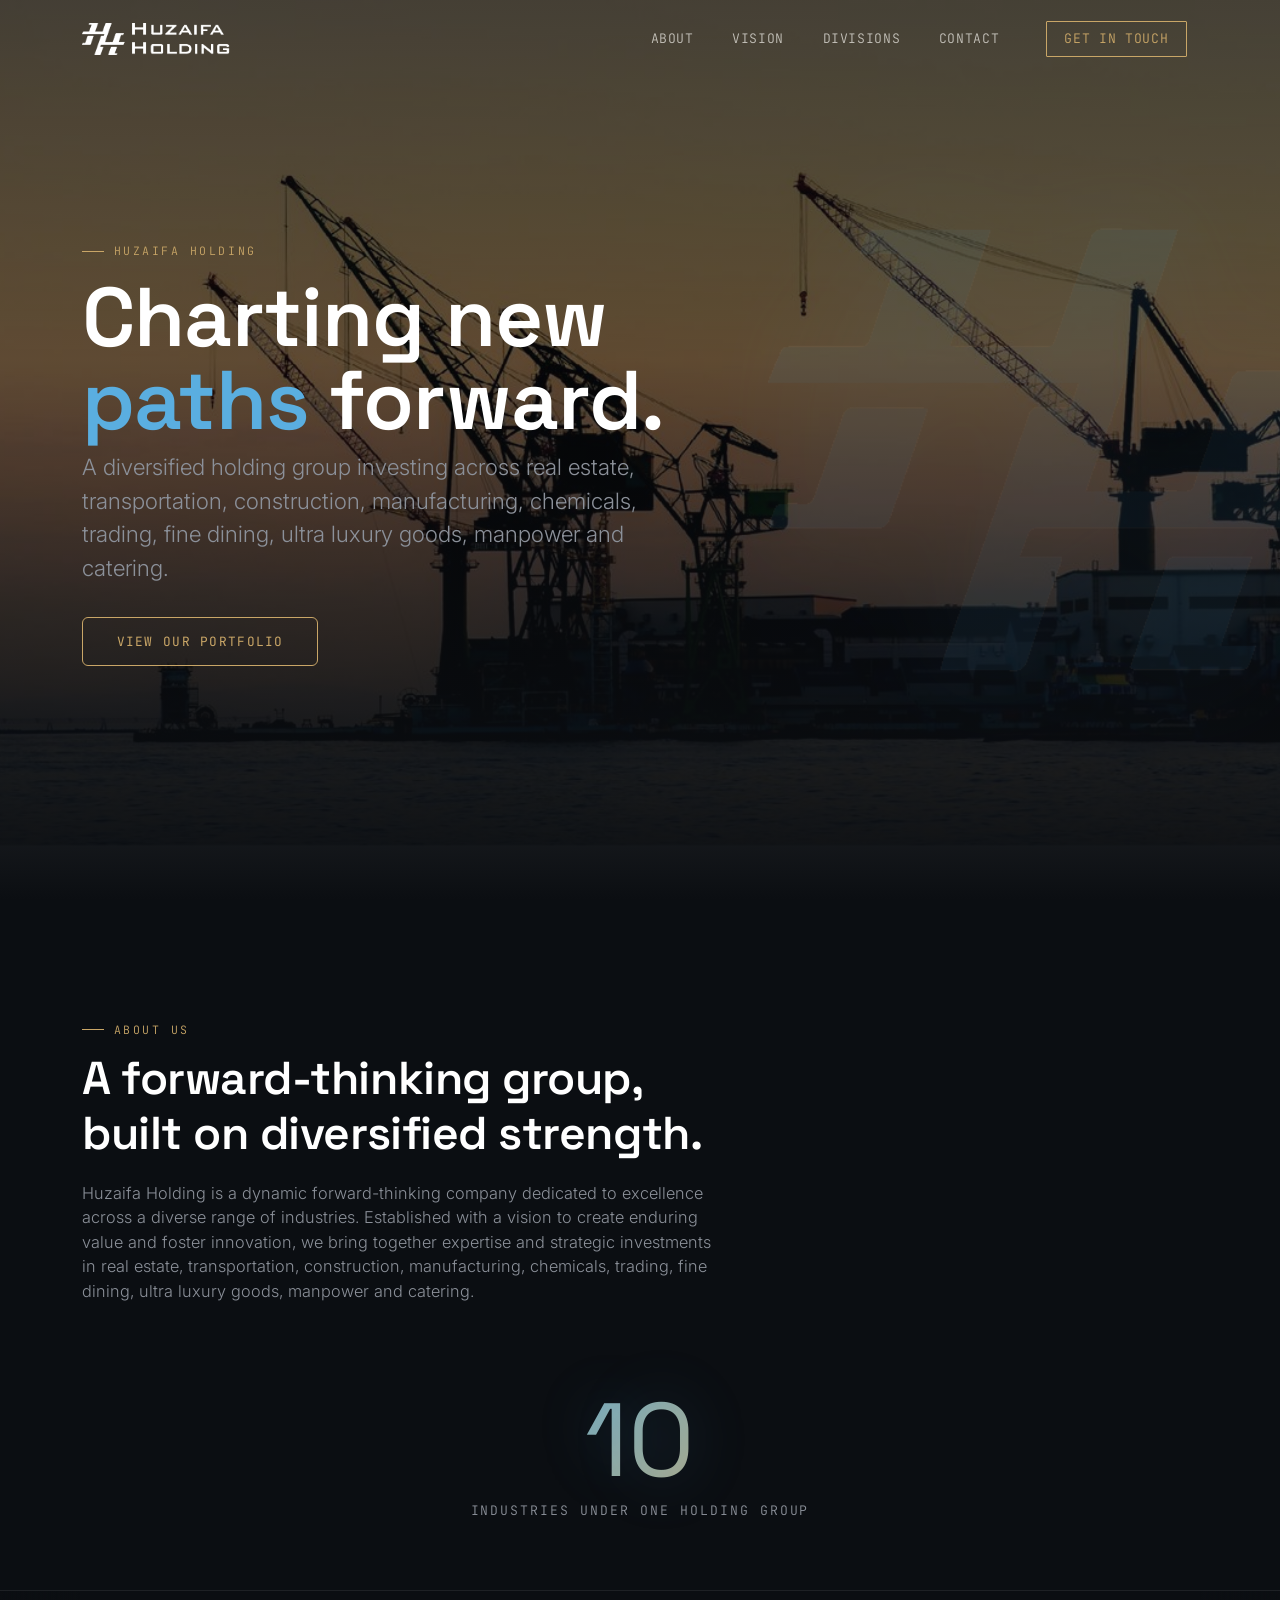
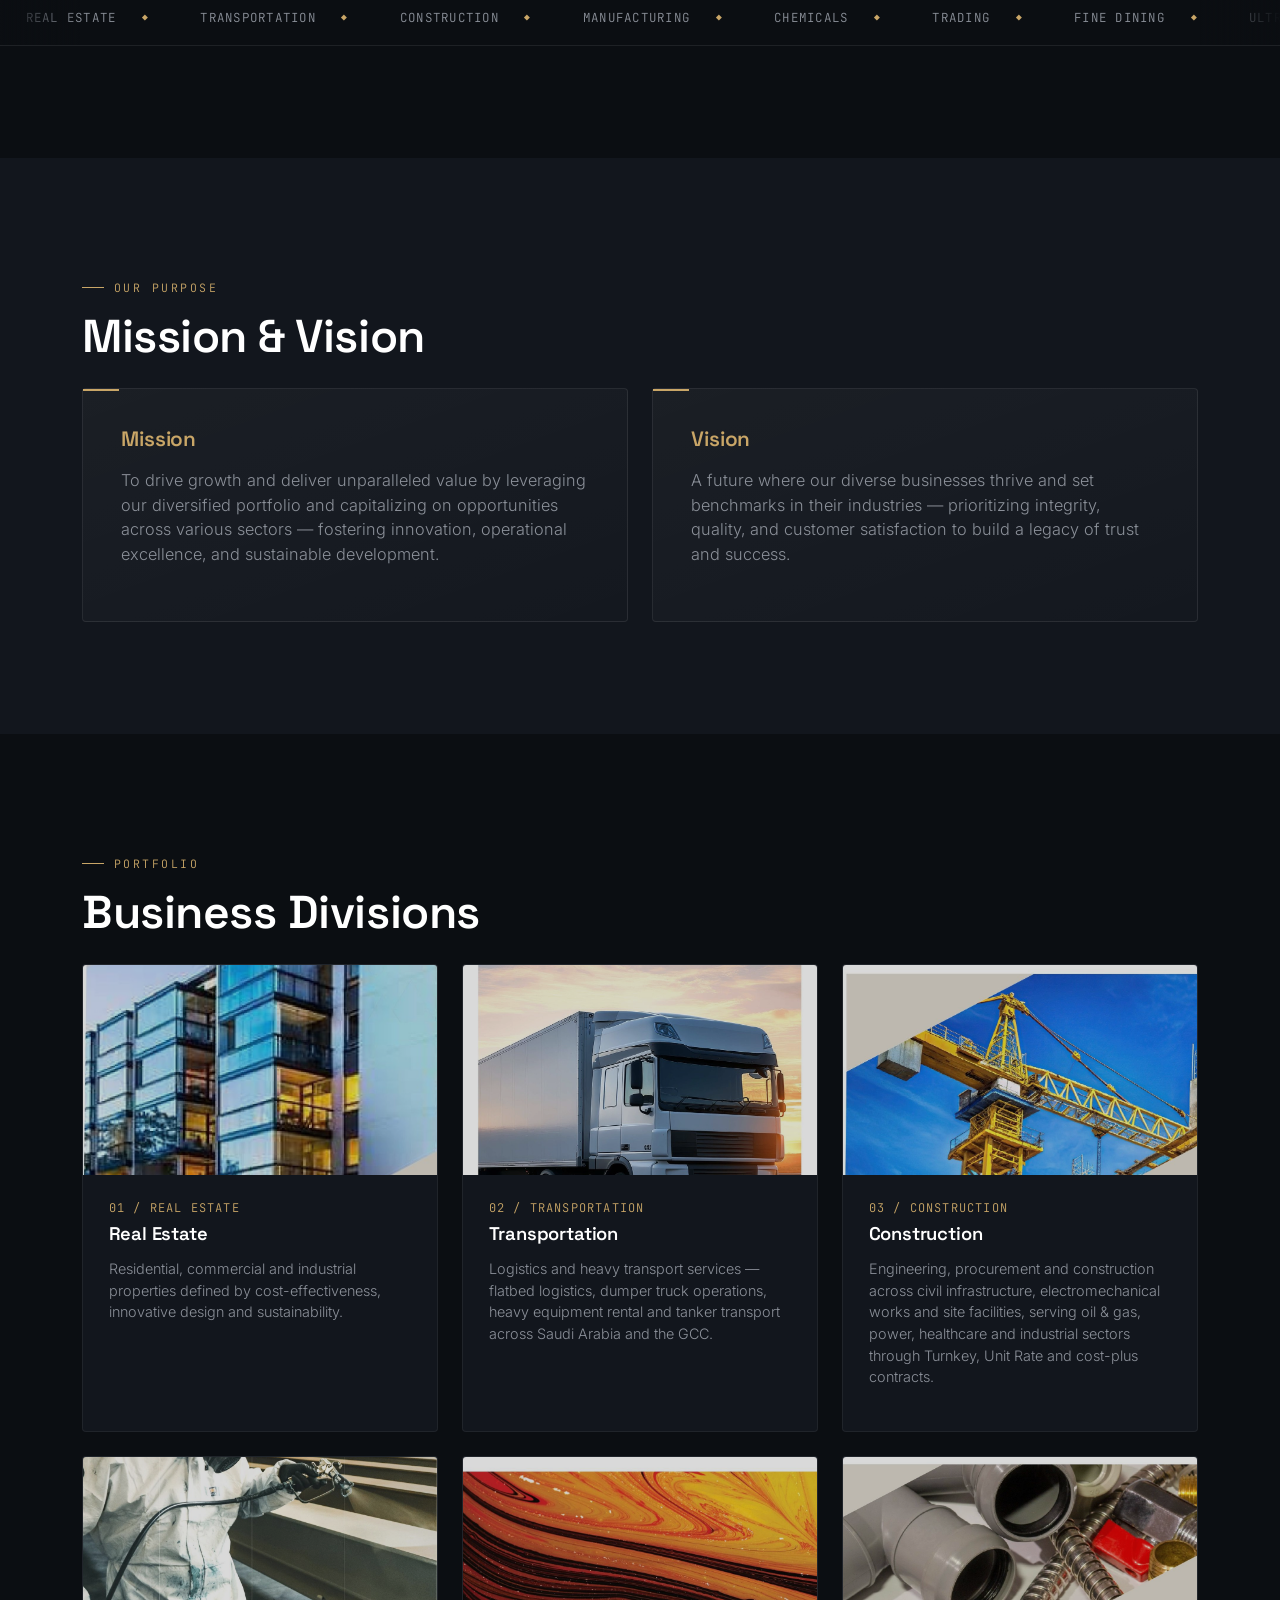
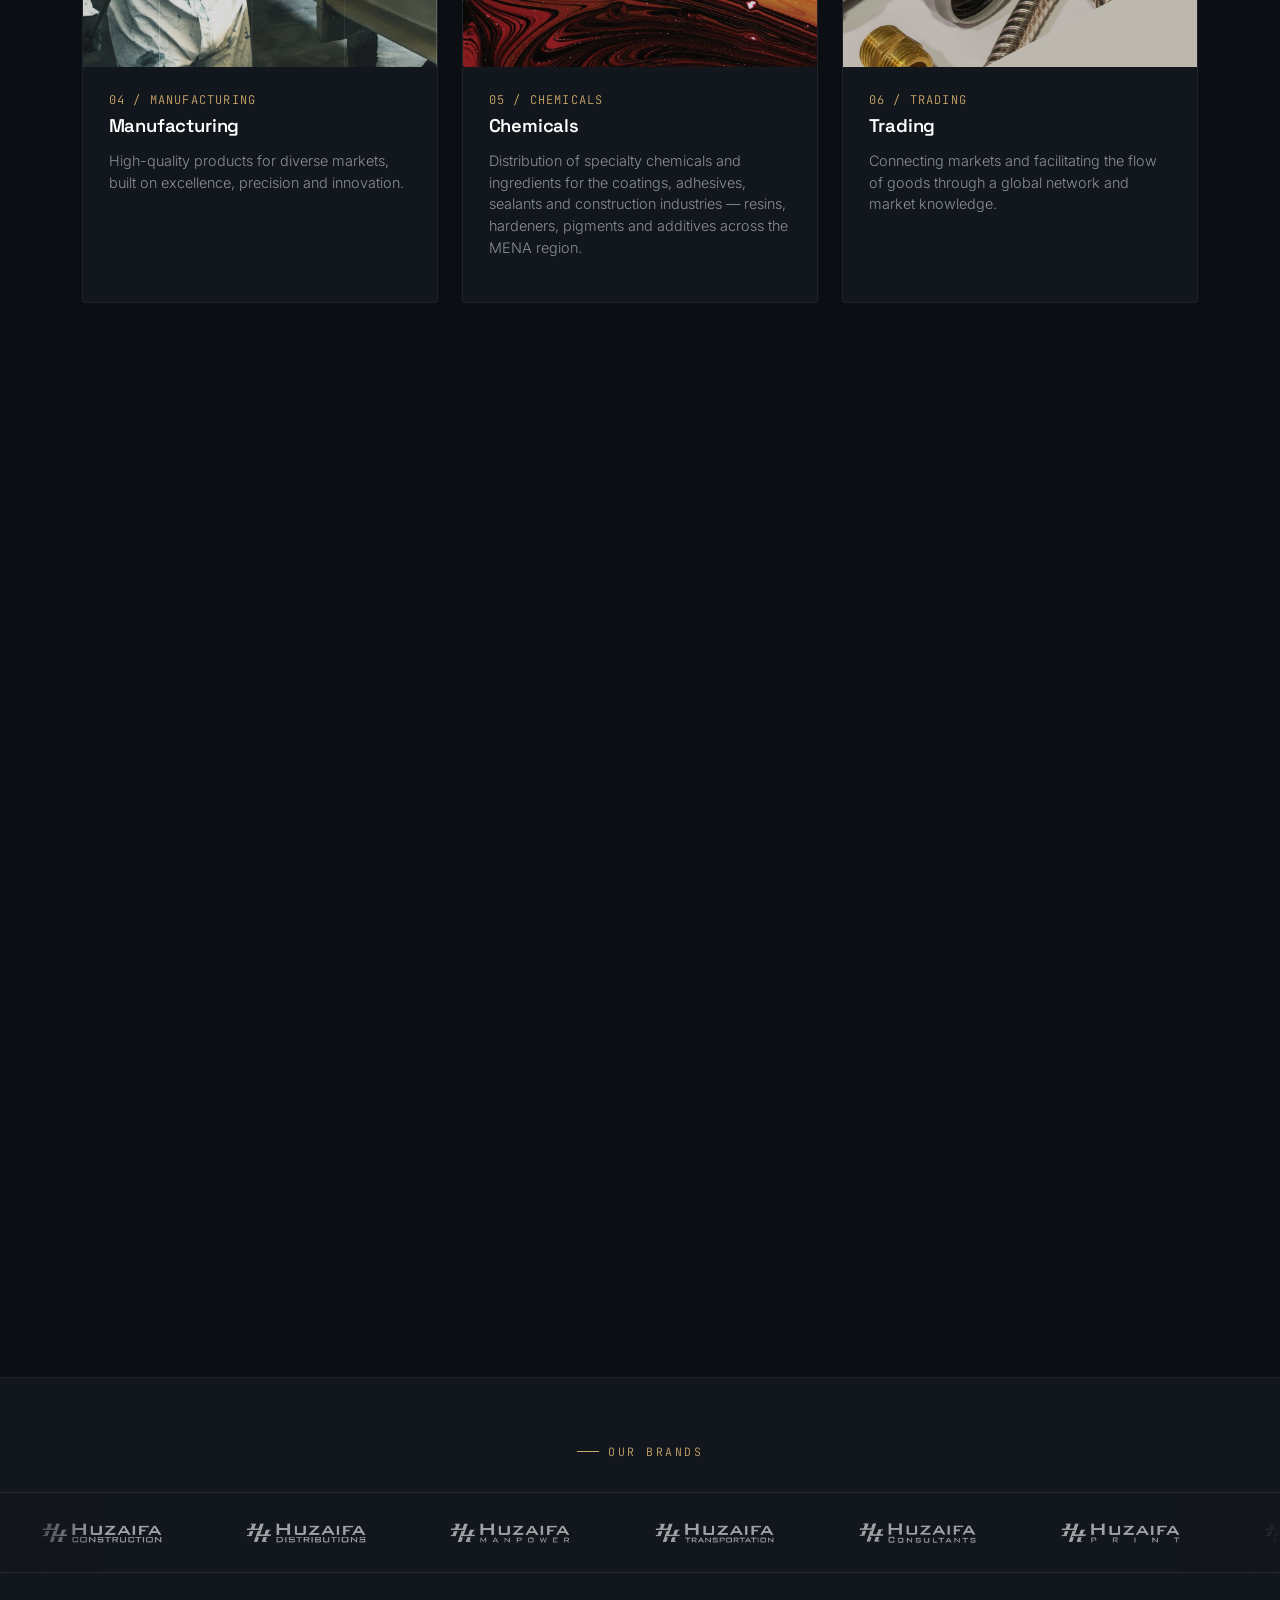
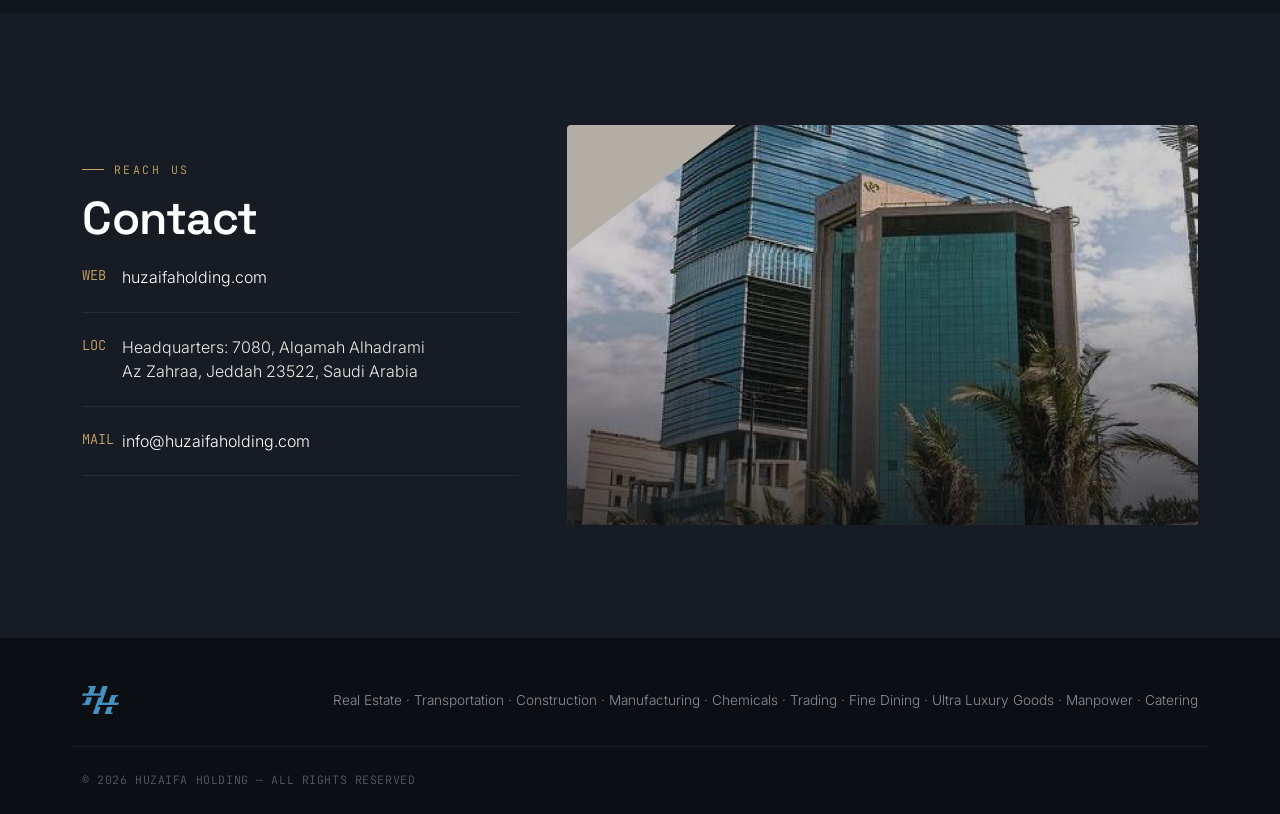
==== commit 54673c0f: "logos and business division update" ====
--- a/index.html
+++ b/index.html
@@ -46,13 +46,10 @@
         Charting new<br><span class="accent-word">paths</span> forward.
       </h1>
       <p class="sub hero-anim d3">
-        A diversified holding group investing across real estate, transportation, construction, manufacturing, chemicals, trading, fine dining and ultra luxury goods.
+        A diversified holding group investing across real estate, transportation, construction, manufacturing, chemicals, trading, fine dining, ultra luxury goods, manpower and catering.
       </p>
       <a href="#divisions" class="btn btn-gold hero-anim d4">View Our Portfolio</a>
     </div>
-  </div>
-  <div class="scroll-hint">
-    Scroll — 2026 / 2027
   </div>
 </section>
 
@@ -66,7 +63,7 @@
           A forward-thinking group, built on diversified strength.
         </h2>
         <p class="lead-text">
-          Huzaifa Holding is a dynamic forward-thinking company dedicated to excellence across a diverse range of industries. Established with a vision to create enduring value and foster innovation, we bring together expertise and strategic investments in real estate, transportation, construction, manufacturing, chemicals, trading, fine dining and ultra luxury goods.
+          Huzaifa Holding is a dynamic forward-thinking company dedicated to excellence across a diverse range of industries. Established with a vision to create enduring value and foster innovation, we bring together expertise and strategic investments in real estate, transportation, construction, manufacturing, chemicals, trading, fine dining, ultra luxury goods, manpower and catering.
         </p>
       </div>
     </div>
@@ -75,7 +72,7 @@
     <div class="row mt-4">
       <div class="col-lg-6 mx-auto">
         <div class="stat-feature reveal-zoom">
-          <b class="counter" data-count="8">0</b>
+          <b class="counter" data-count="10">0</b>
           <span>Industries under one holding group</span>
         </div>
       </div>
@@ -204,7 +201,37 @@
             </p>
           </div>
         </div>
-    </div>
+      <div class="div-card reveal" style="transition-delay:0.64s;">
+          <div class="img-wrap"><img src="images/manpower.jpg" alt="Manpower"></div>
+          <div class="body">
+            <div class="num">09 / MANPOWER</div>
+            <h3>Manpower</h3>
+            <p>
+              Reliable and professional manpower solutions for cleaning, maintenance, and construction requirements. Trained and skilled personnel support residential, commercial, industrial, and construction projects, providing dependable workforce solutions.
+            </p>
+          </div>
+        </div>
+      <div class="div-card reveal" style="transition-delay:0.72s;">
+          <div class="img-wrap"><img src="images/catering.jpg" alt="Catering"></div>
+          <div class="body">
+            <div class="num">10 / CATERING</div>
+            <h3>Catering</h3>
+            <p>
+              Professional corporate catering solutions for entities, businesses, offices, events, and corporate gatherings delivered with a focus on quality, hygiene, consistency, and reliable service.
+            </p>
+          </div>
+        </div>
+    </div>
+  </div>
+</section>
+
+<!-- OUR BRANDS -->
+<section class="brands-section" id="brands">
+  <div class="container brands-heading">
+    <span class="eyebrow">Our Brands</span>
+  </div>
+  <div class="logo-ticker-wrap">
+    <div class="logo-ticker-track" id="logoTickerTrack"></div>
   </div>
 </section>
 
@@ -237,21 +264,11 @@
   </div>
 </section>
 
-<!-- OUR BRANDS -->
-<section class="brands-section" id="brands">
-  <div class="container brands-heading">
-    <span class="eyebrow">Our Brands</span>
-  </div>
-  <div class="logo-ticker-wrap">
-    <div class="logo-ticker-track" id="logoTickerTrack"></div>
-  </div>
-</section>
-
 <footer>
   <div class="container d-flex flex-wrap justify-content-between align-items-center">
     <img src="images/logo-mark.png" alt="Huzaifa Holding">
     <p class="mb-0">
-      Real Estate &middot; Transportation &middot; Construction &middot; Manufacturing &middot; Chemicals &middot; Trading &middot; Fine Dining &middot; Ultra Luxury Goods
+      Real Estate &middot; Transportation &middot; Construction &middot; Manufacturing &middot; Chemicals &middot; Trading &middot; Fine Dining &middot; Ultra Luxury Goods &middot; Manpower &middot; Catering
     </p>
   </div>
   <div class="container footer-bottom">
@@ -335,7 +352,7 @@
 }
 
 /* ---- industries ticker ---- */
-const tickerItems = ["Real Estate","Transportation","Construction","Manufacturing","Chemicals","Trading","Fine Dining","Ultra Luxury Goods"];
+const tickerItems = ["Real Estate","Transportation","Construction","Manufacturing","Chemicals","Trading","Fine Dining","Ultra Luxury Goods","Manpower","Catering"];
 const tickerTrack = document.getElementById('tickerTrack');
 const tickerHtml = tickerItems.map(t => `<span>${t}</span>`).join('');
 tickerTrack.innerHTML = tickerHtml + tickerHtml; // doubled for seamless loop
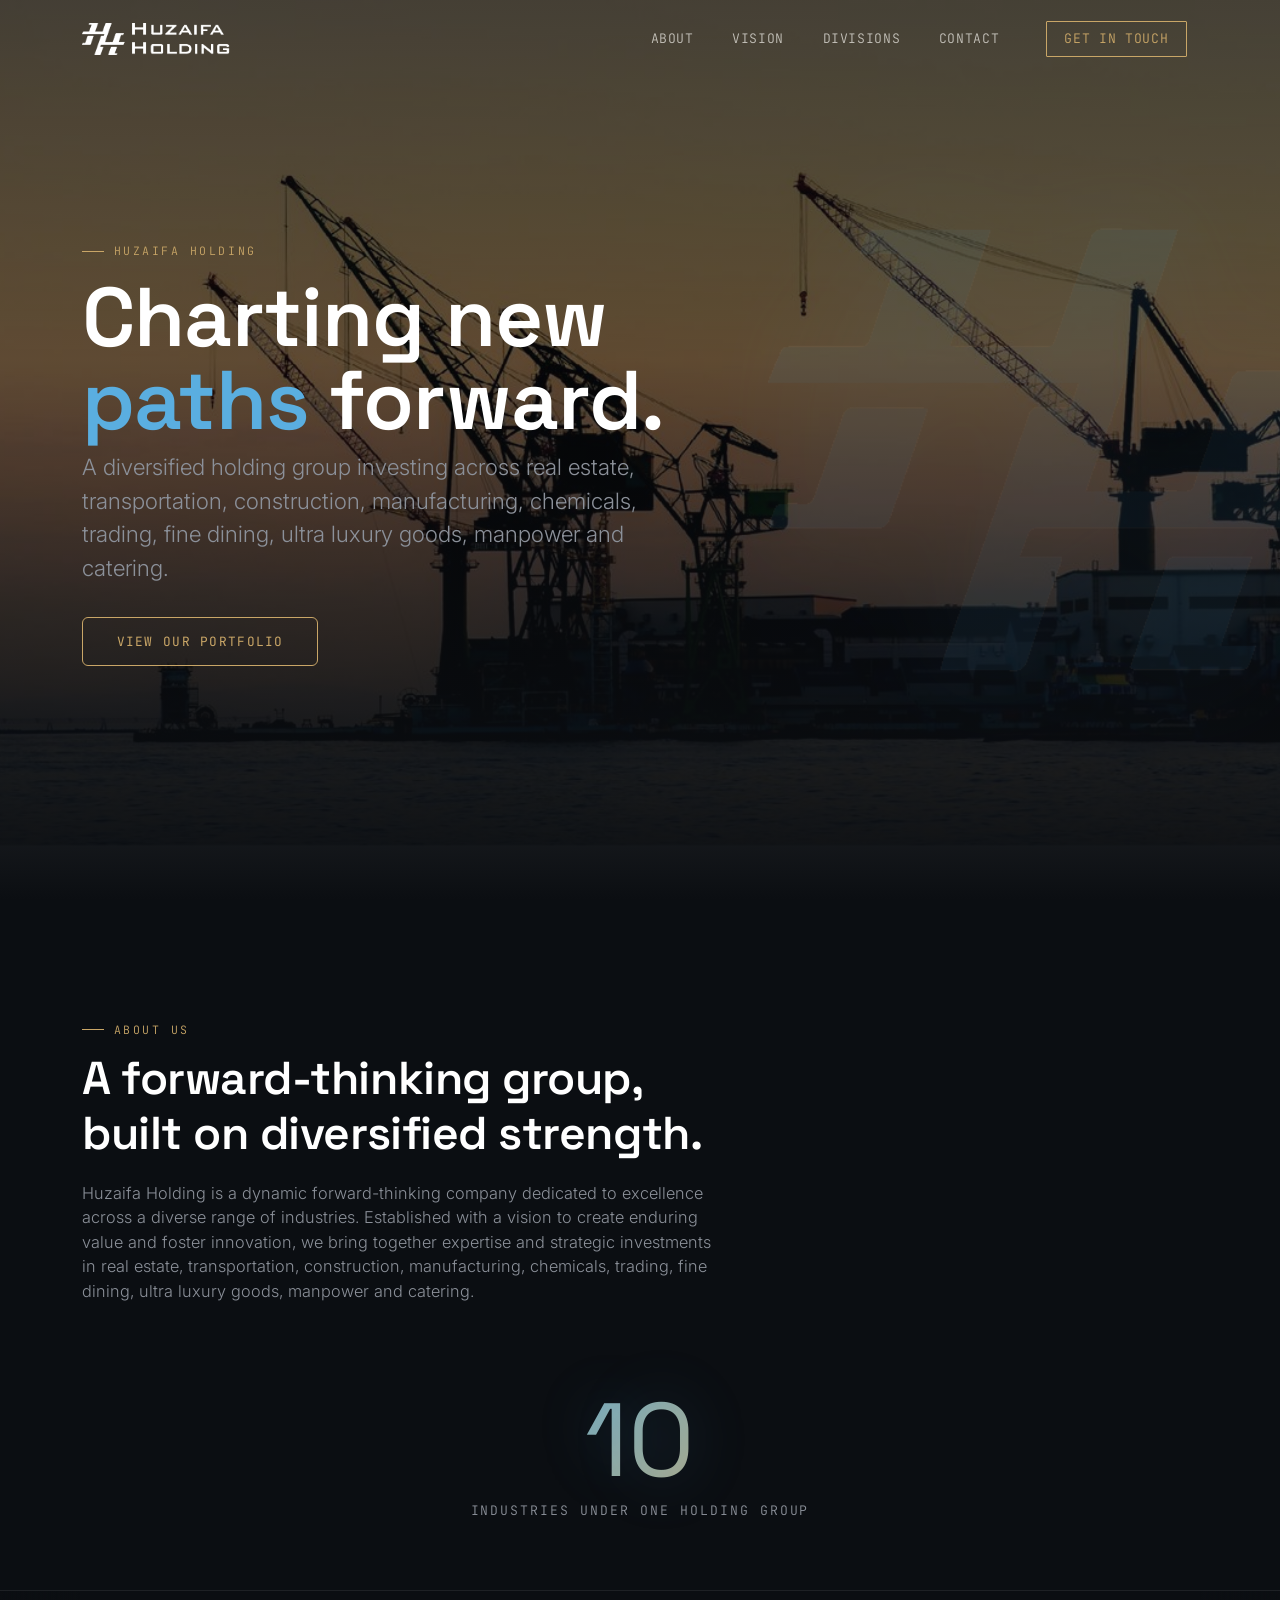
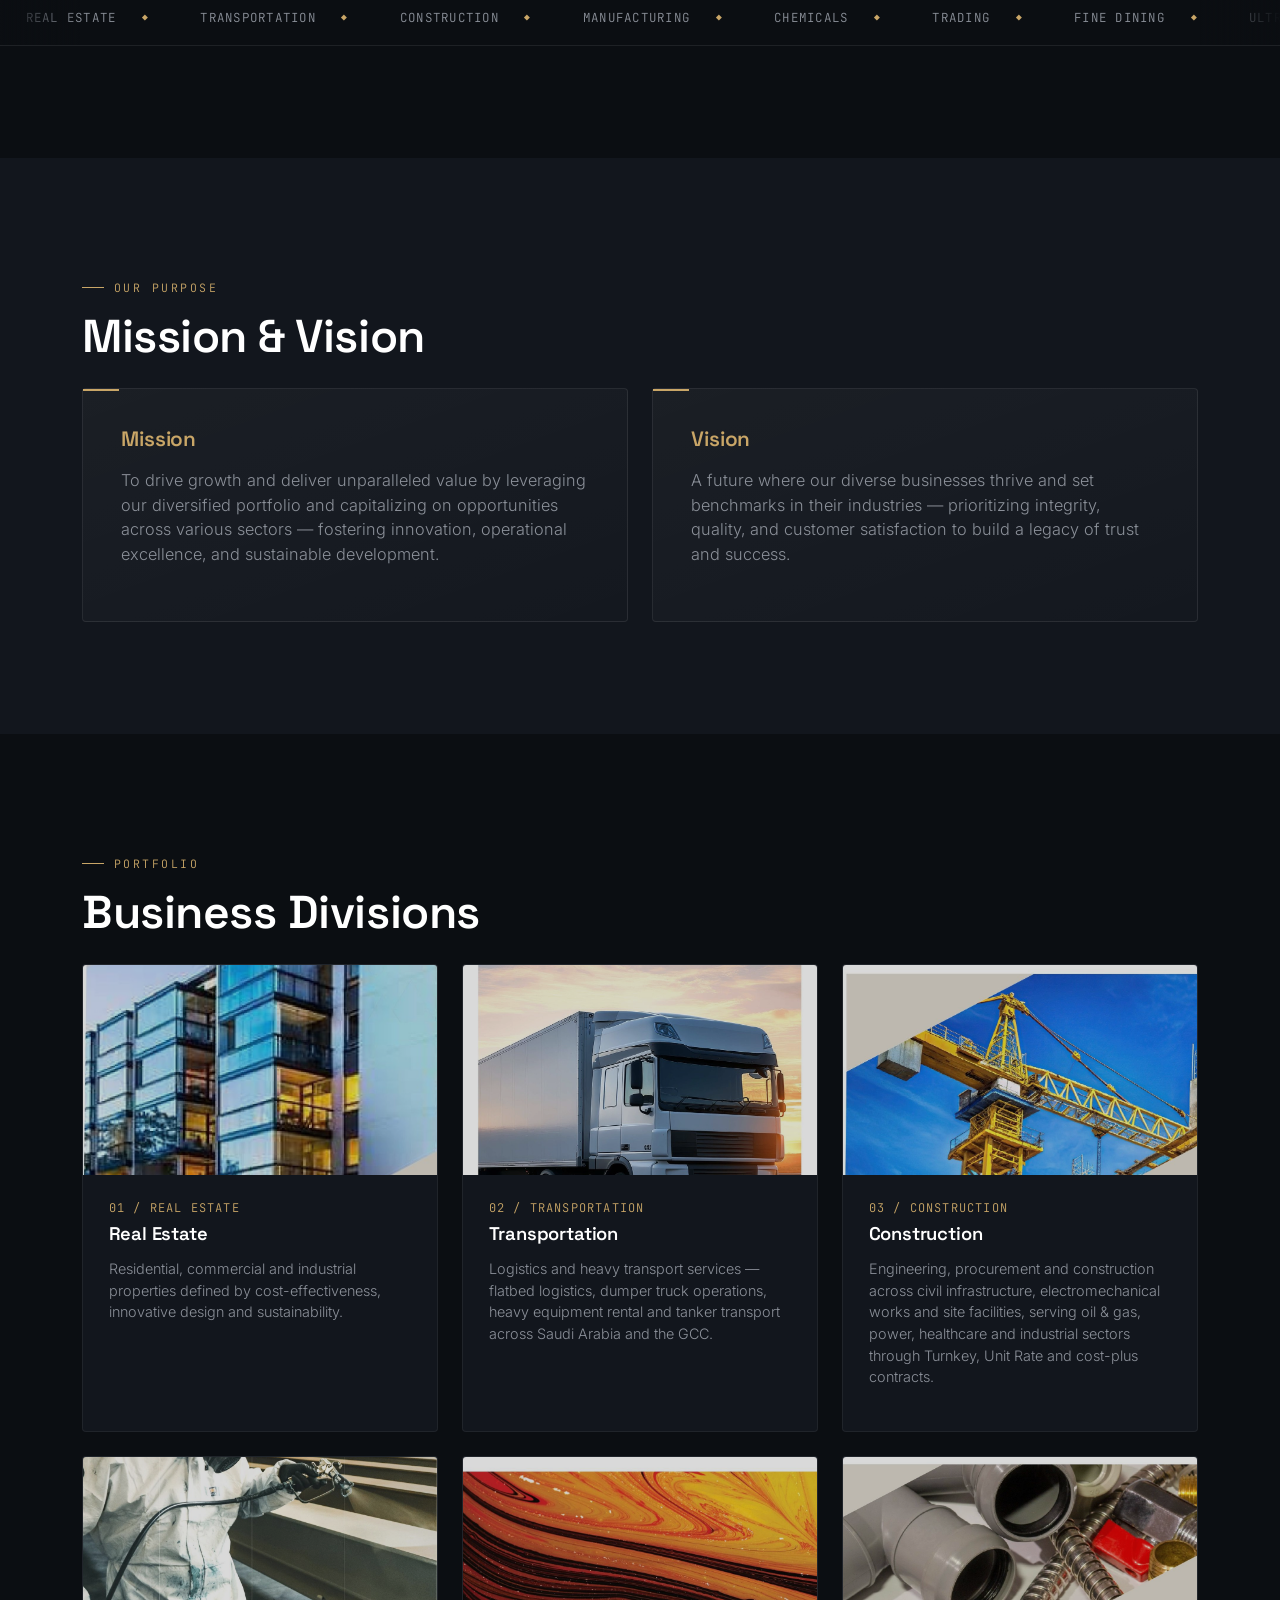
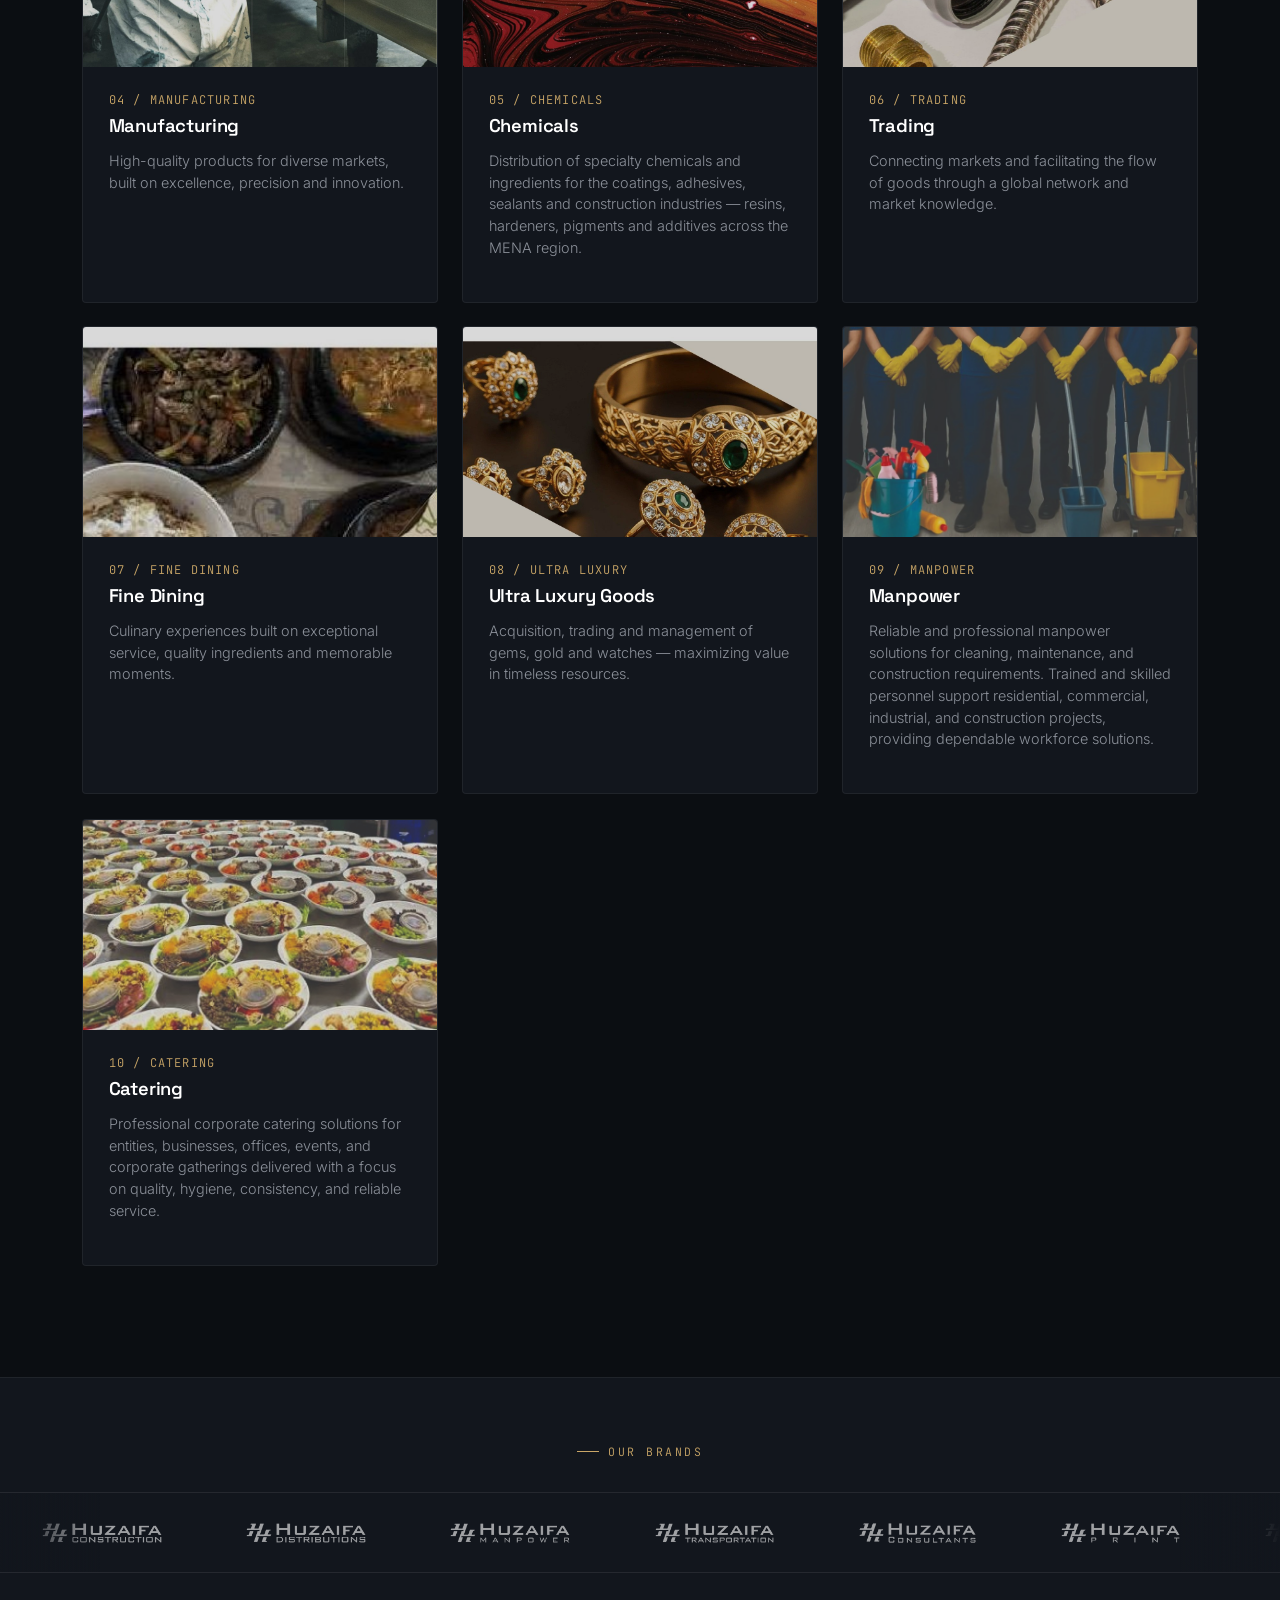
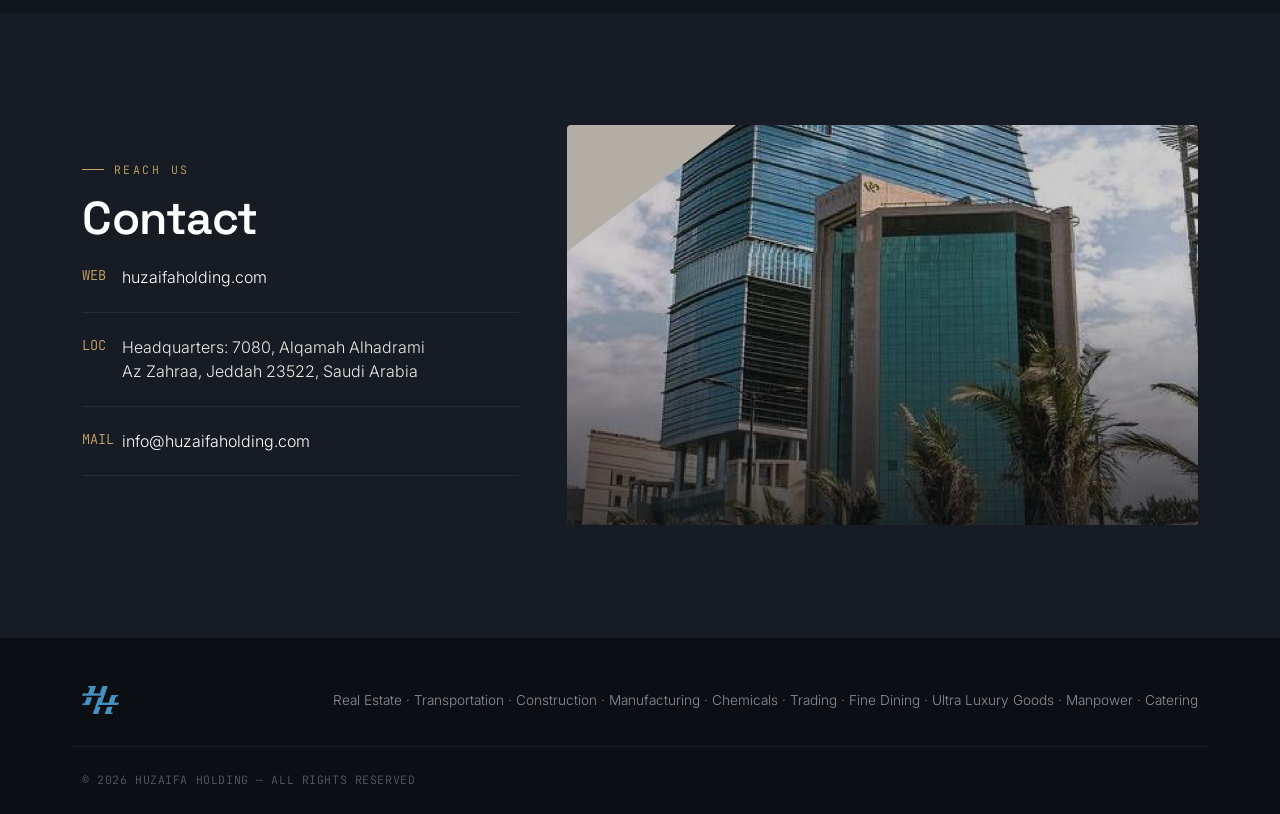
==== commit afc4ef86: "stop overflow" ====
--- a/index.html
+++ b/index.html
@@ -2,7 +2,7 @@
 <html lang="en">
 <head>
 <meta charset="UTF-8">
-<meta name="viewport" content="width=device-width, initial-scale=1.0">
+<meta name="viewport" content="width=device-width, initial-scale=1.0, maximum-scale=1.0, user-scalable=no">
 <title>Huzaifa Holding | Charting New Paths</title>
 <link rel="icon" type="image/png" sizes="16x16" href="images/favicon-16.png">
 <link rel="icon" type="image/png" sizes="32x32" href="images/favicon-32.png">
@@ -13,6 +13,9 @@
 <link href="https://fonts.googleapis.com/css2?family=Space+Grotesk:wght@400;500;600;700&family=Inter:wght@300;400;500;600&family=JetBrains+Mono:wght@400;500&display=swap" rel="stylesheet">
 <link href="https://cdn.jsdelivr.net/npm/bootstrap@5.3.3/dist/css/bootstrap.min.css" rel="stylesheet">
 <link rel="stylesheet" href="style.css">
+<style>
+  html, body { max-width: 100%; overflow-x: hidden; }
+</style>
 </head>
 <body data-bs-spy="scroll" data-bs-target="#mainNav">
 
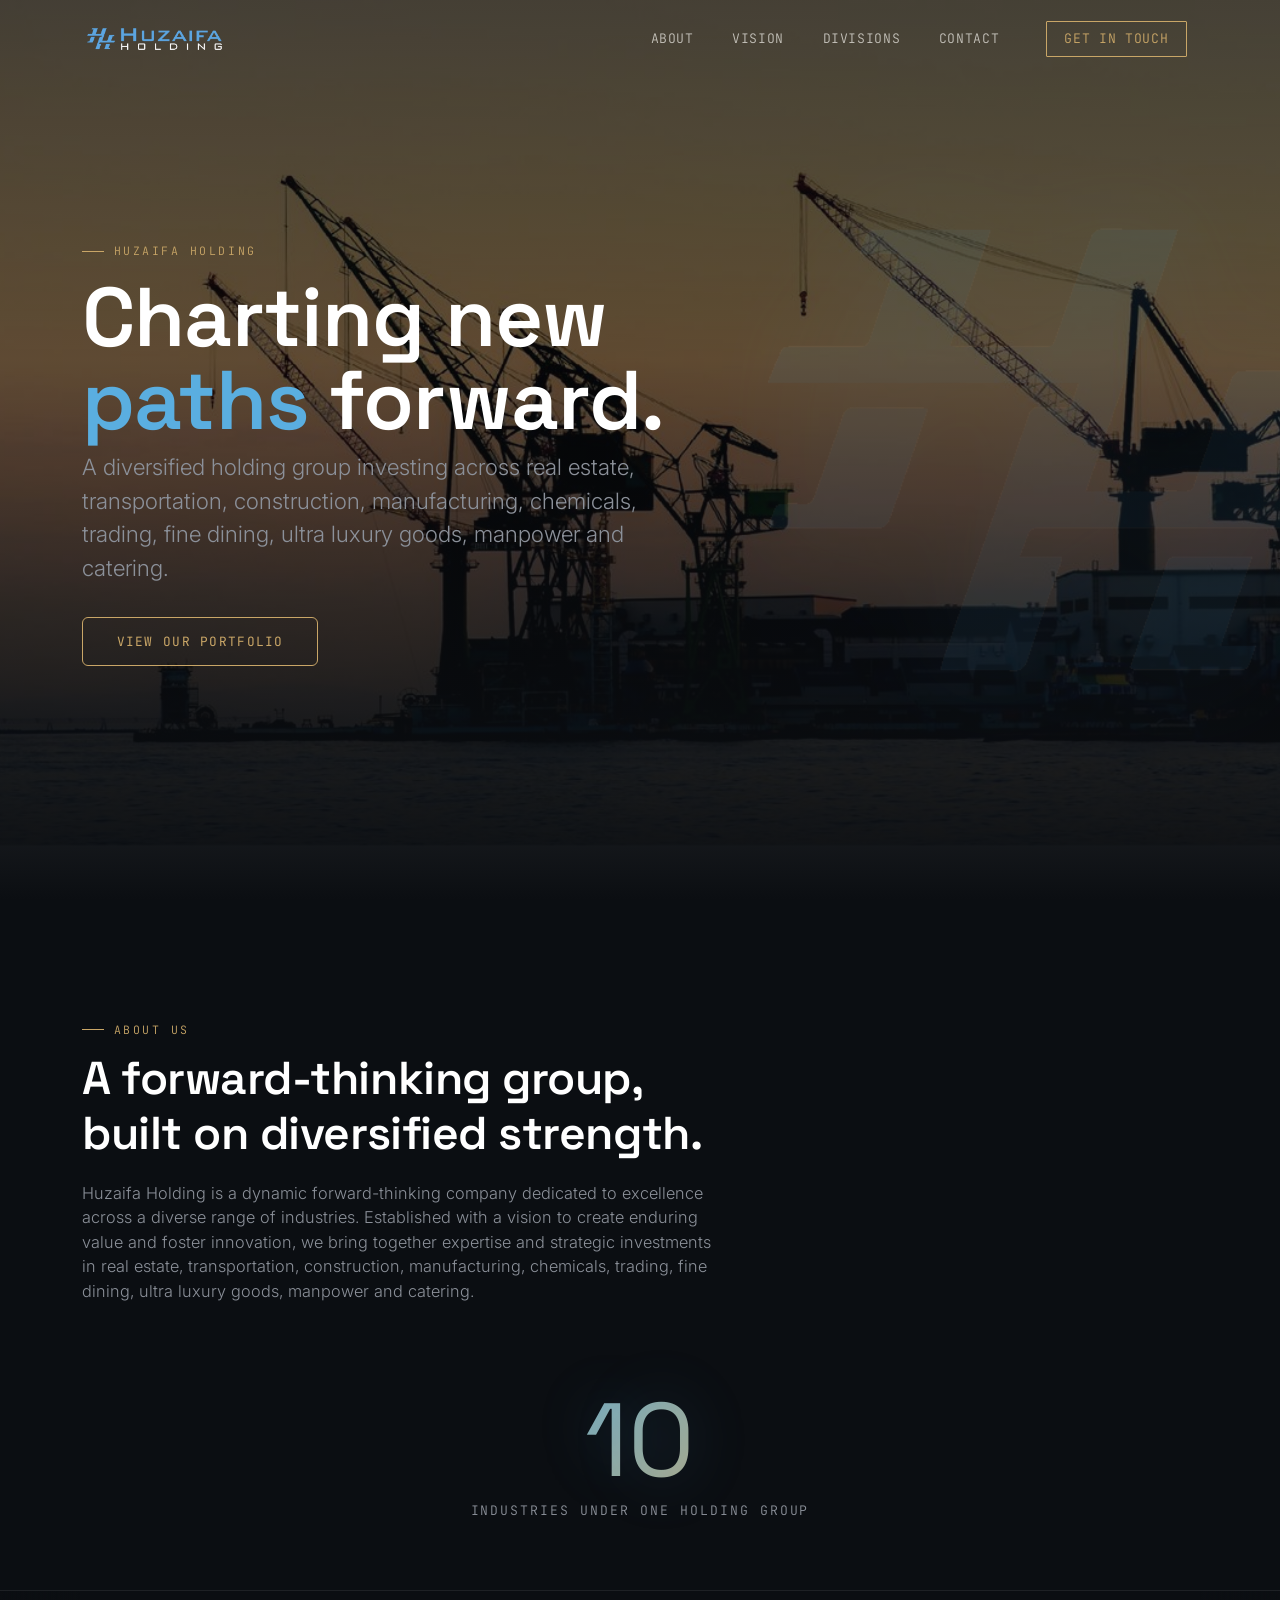
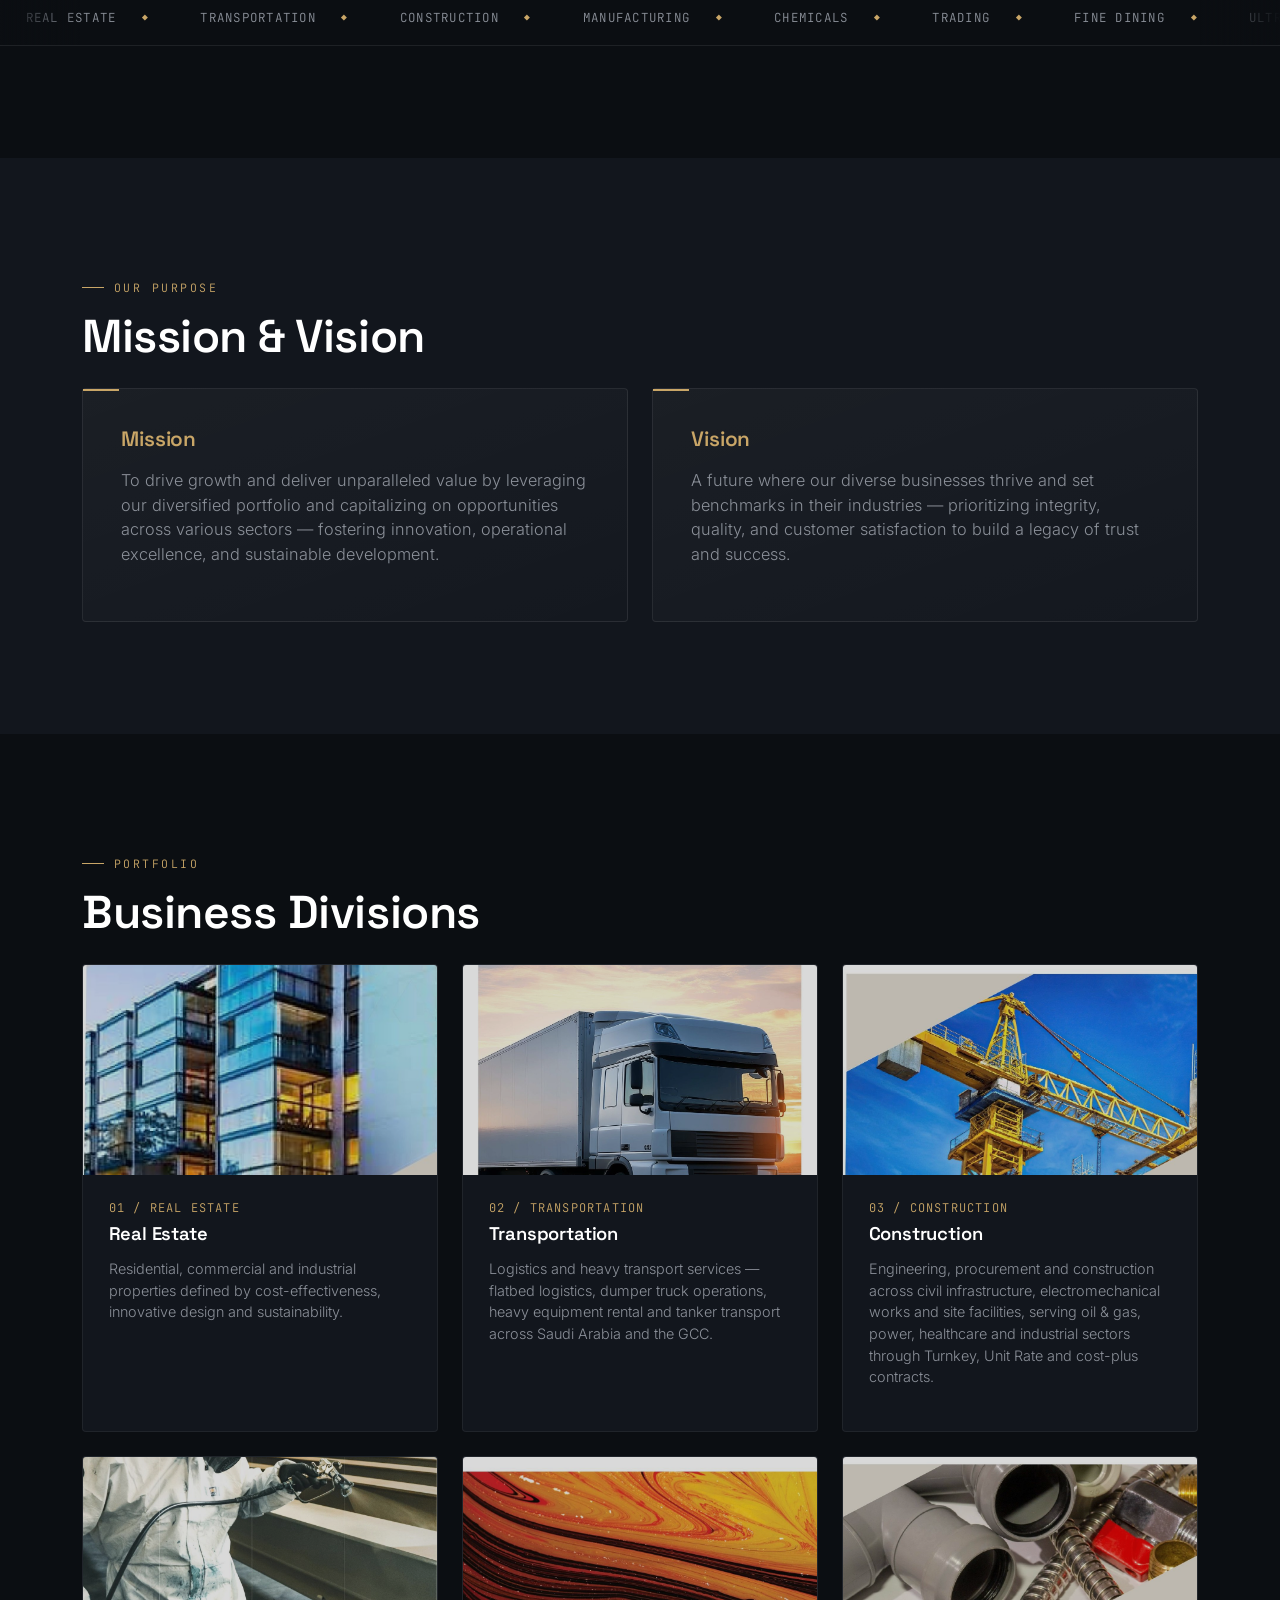
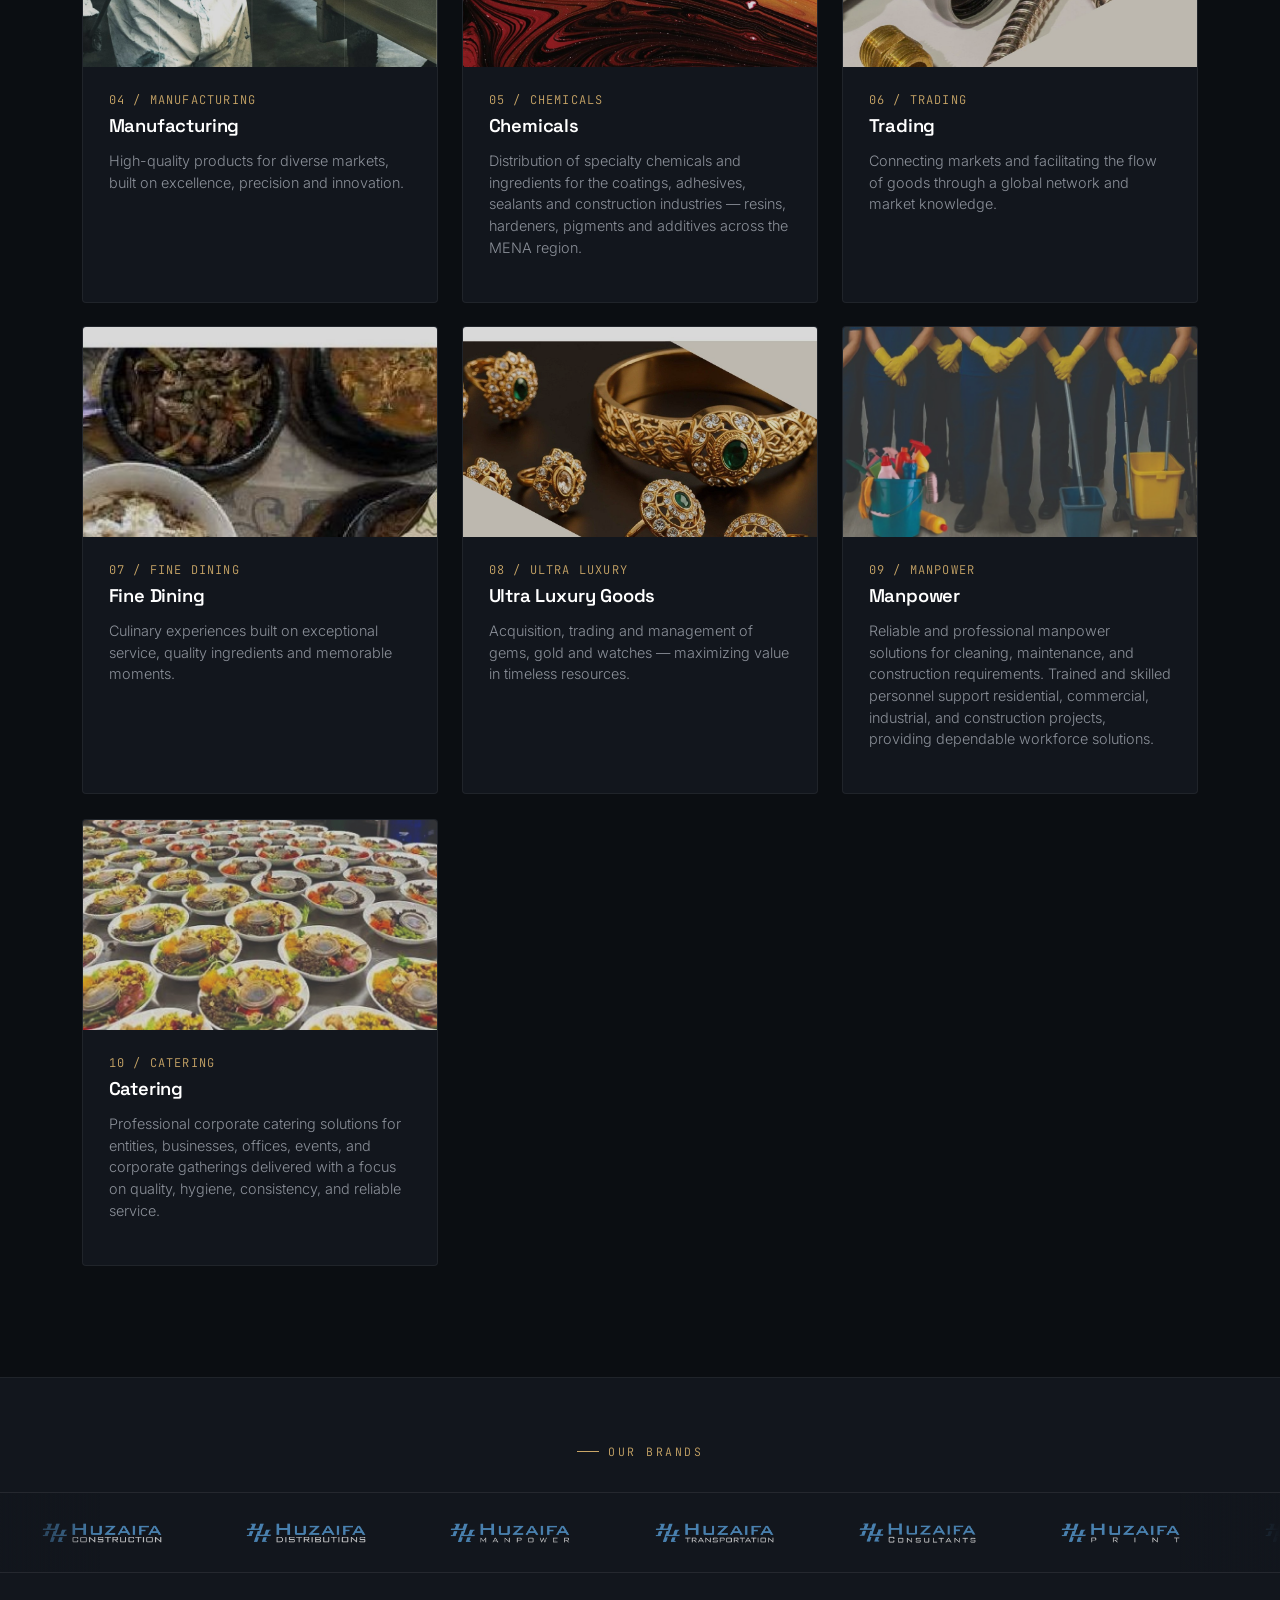
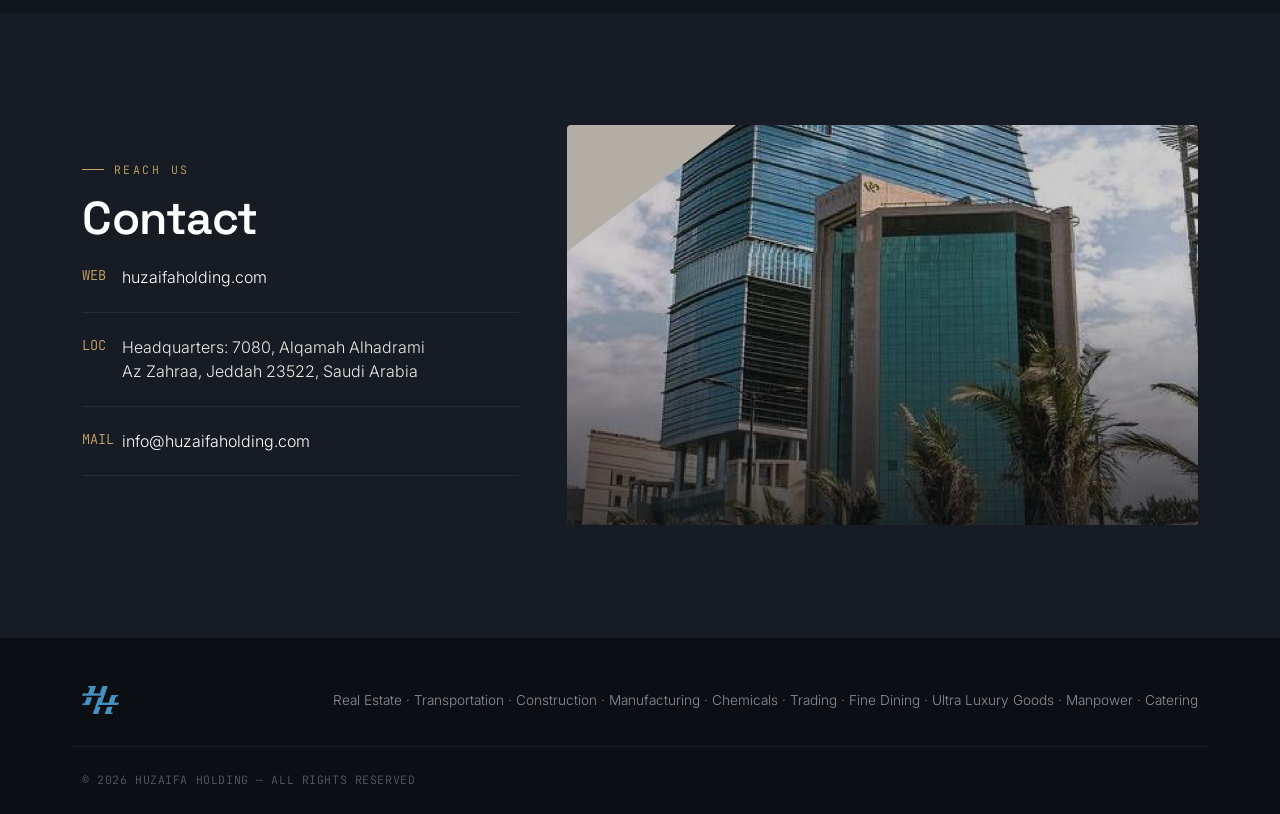
==== commit 44f5d132: "logo color update" ====
--- a/index.html
+++ b/index.html
@@ -21,7 +21,7 @@
 
 <nav class="navbar navbar-expand-lg" id="navbarMain">
   <div class="container">
-    <a class="navbar-brand" href="#hero"><img src="images/logo-full.png" alt="Huzaifa Holding" style="filter:brightness(0) invert(1);"></a>
+    <a class="navbar-brand" href="#hero"><img src="images/logo-full.png" alt="Huzaifa Holding"></a>
     <button class="navbar-toggler" type="button" data-bs-toggle="collapse" data-bs-target="#nav2">
       <span class="navbar-toggler-icon"></span>
     </button>
--- a/style.css
+++ b/style.css
@@ -387,13 +387,11 @@
 .logo-ticker-track img{
   height:28px;
   width:auto;
-  opacity:.6;
-  filter:brightness(0) invert(1);
-  transition:opacity .25s ease, filter .25s ease;
+  opacity:.75;
+  transition:opacity .25s ease;
 }
 .logo-ticker-track .logo-item:hover img{
   opacity:1;
-  filter:none;
 }
 .logo-ticker-wrap:hover .logo-ticker-track{
   animation-play-state:paused;
